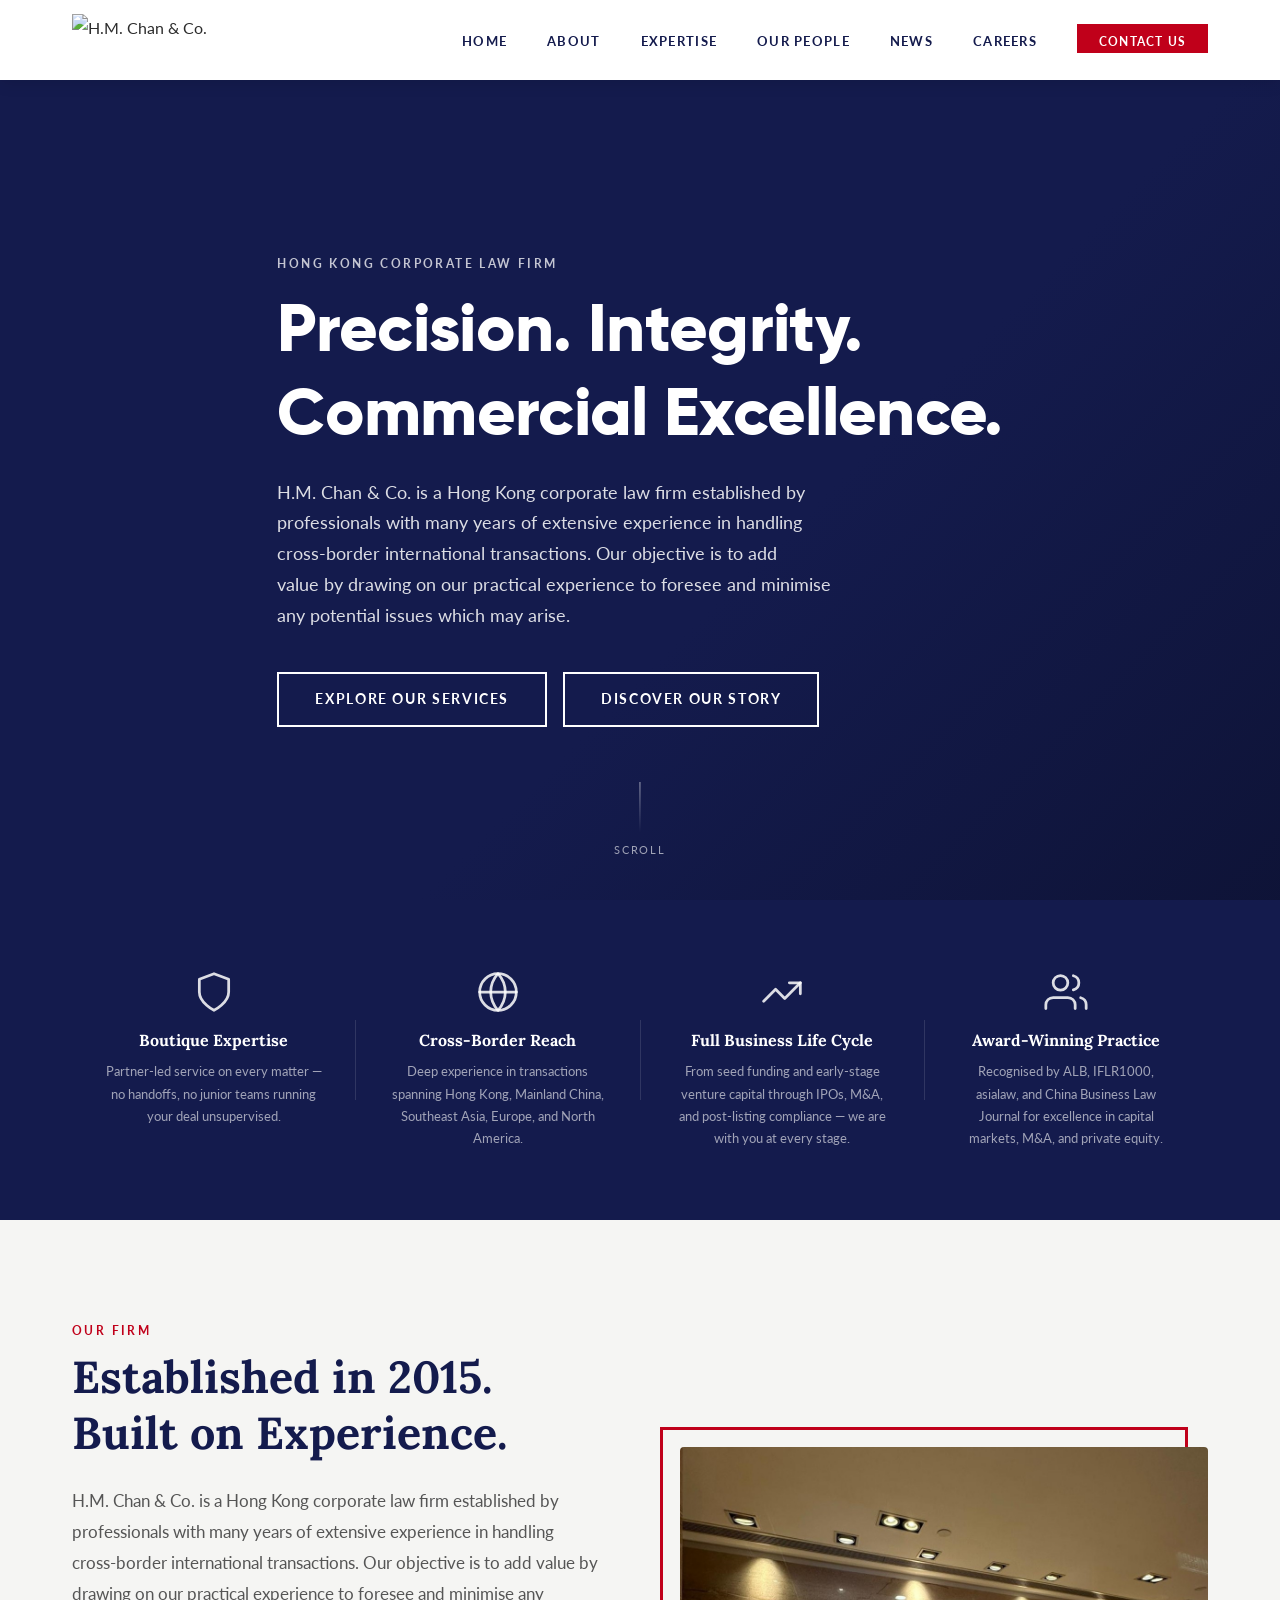
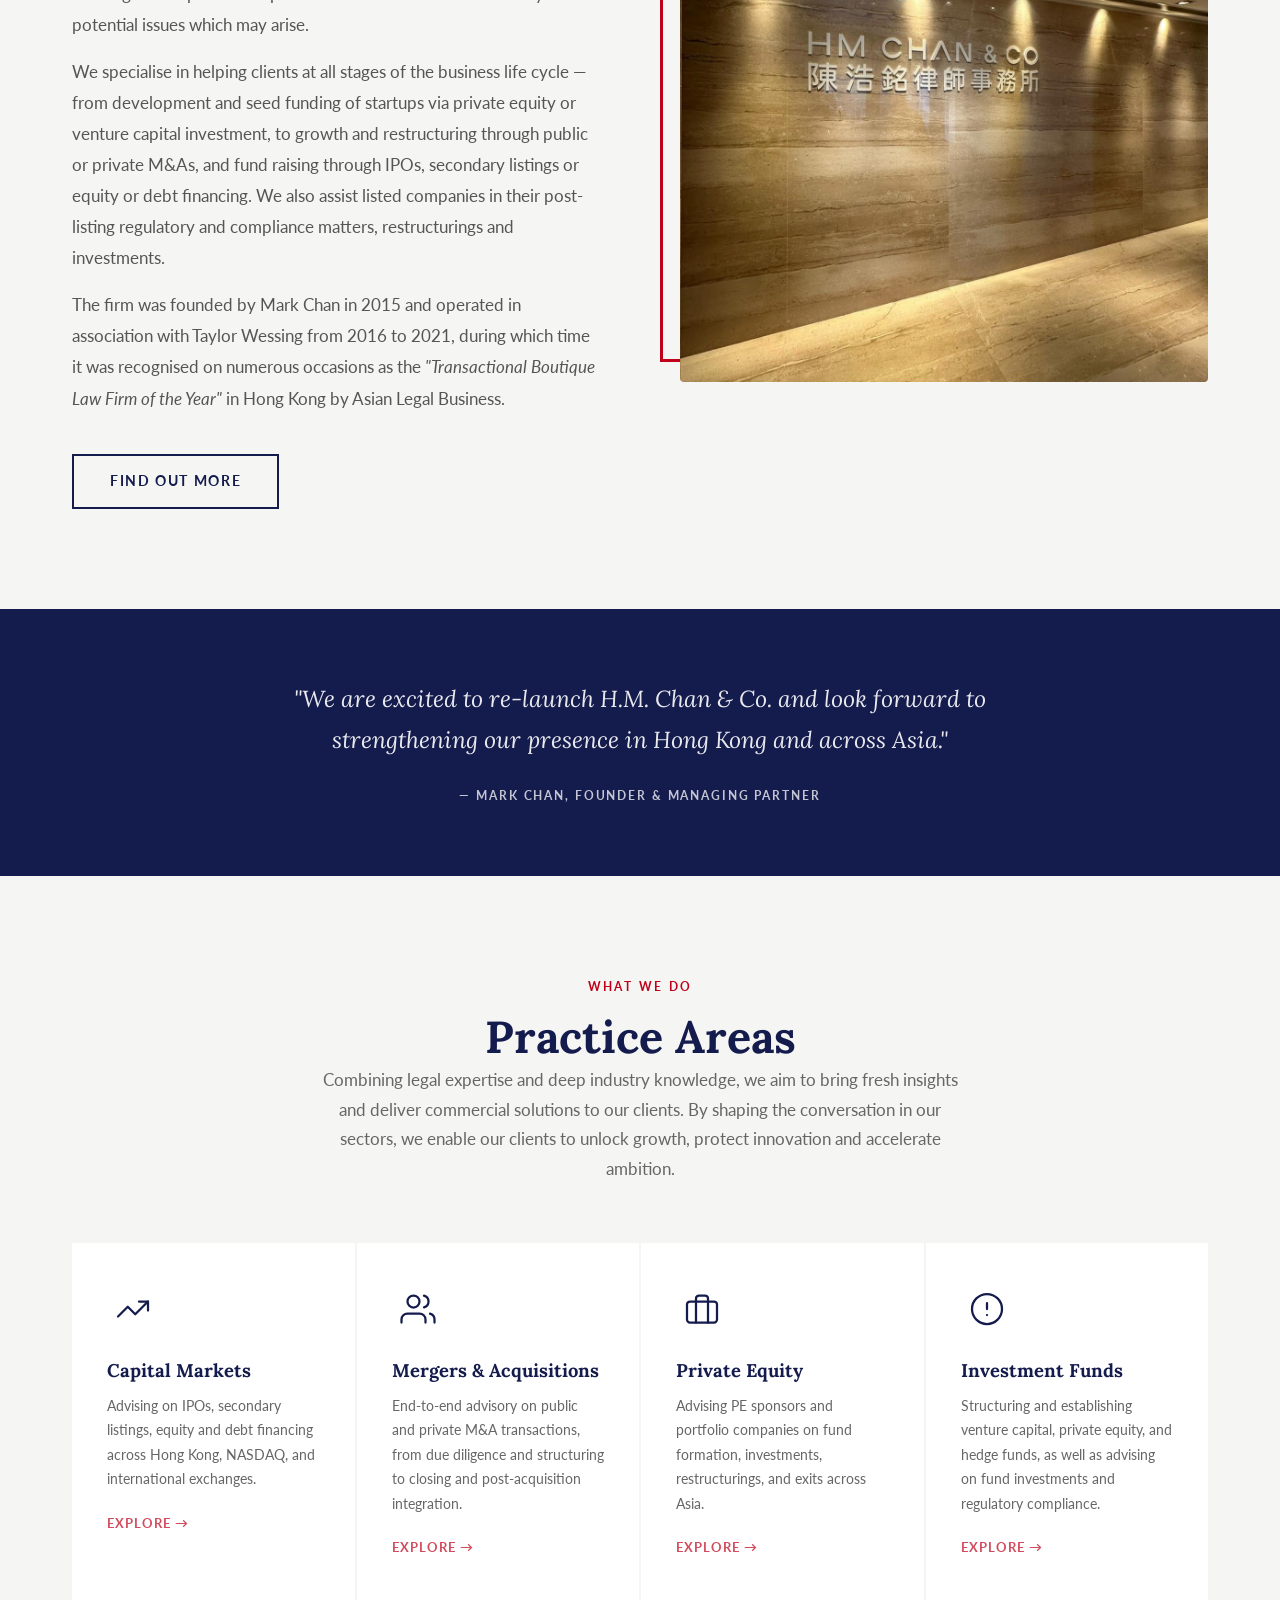
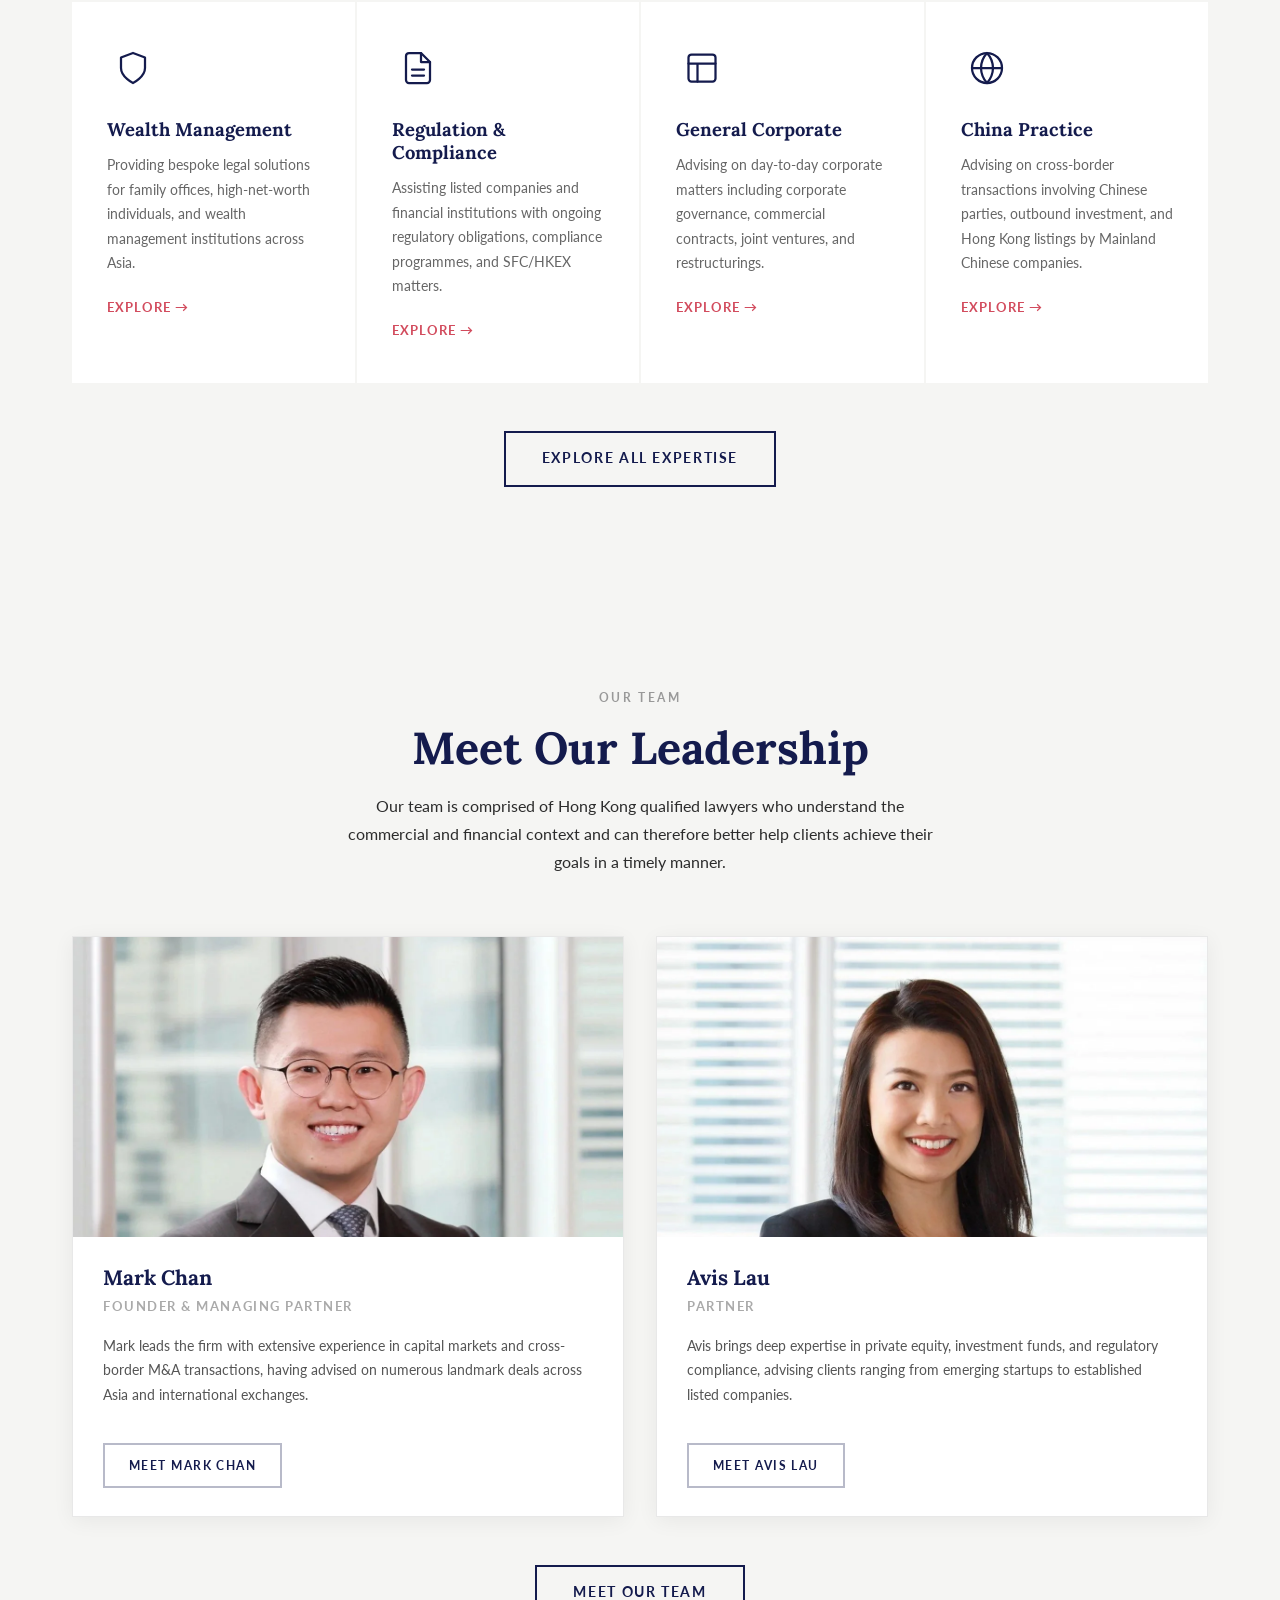
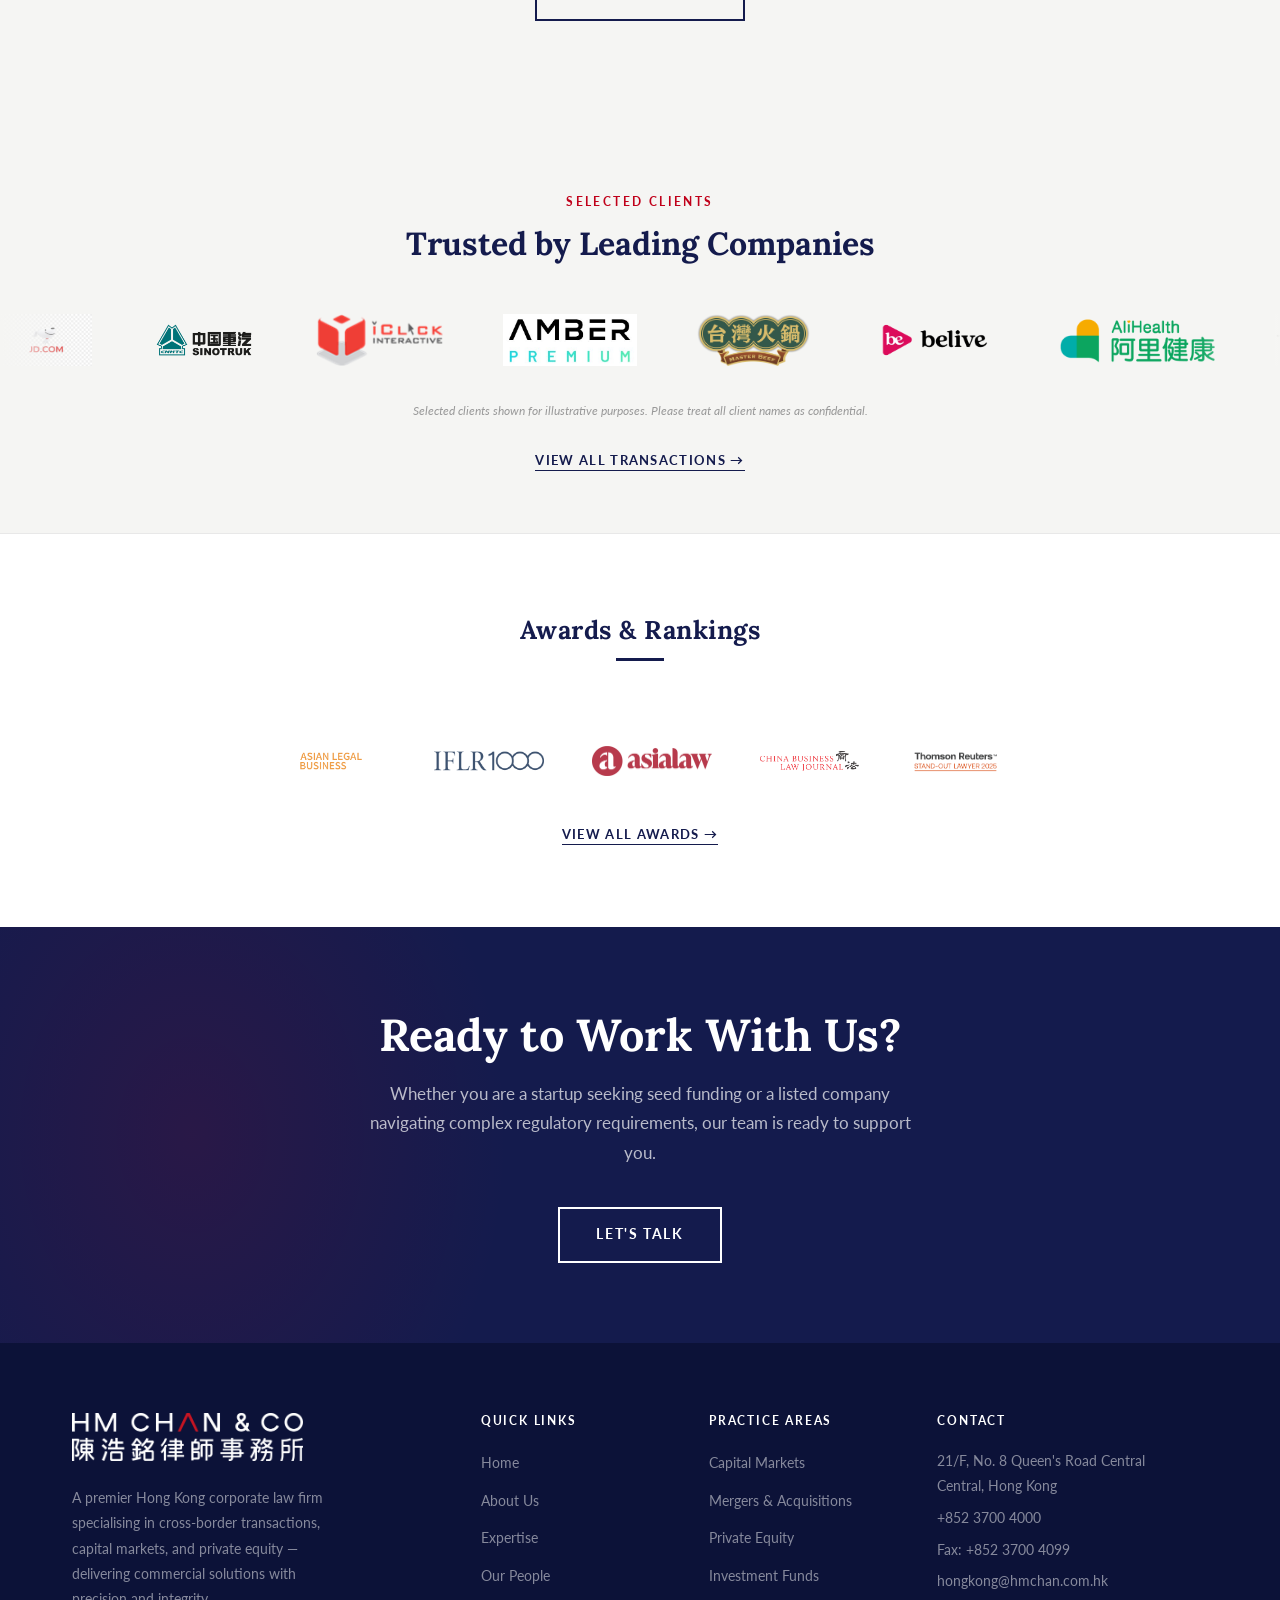
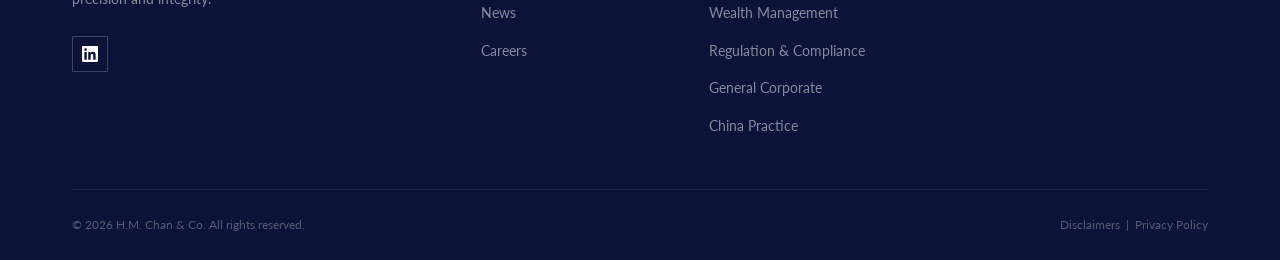
==== index.html @ db6d8c7a "Fix: team card buttons navy outline for light bg, fix section-label colour override" ====
<!DOCTYPE html>
<html lang="en">
<head>
  <meta charset="UTF-8" />
  <meta name="viewport" content="width=device-width, initial-scale=1.0" />
  <title>H.M. Chan &amp; Co. — Hong Kong Corporate Law Firm</title>
  <meta name="description" content="H.M. Chan & Co. is a Hong Kong corporate law firm established by professionals with many years of extensive experience in handling cross-border international transactions." />
  <link rel="stylesheet" href="css/style.css?v=20260317d" />
  <link rel="stylesheet" href="css/award.css" />
  <link rel="stylesheet" href="css/reveal.css" />
  <style>


    /* ── Awards Strip (Shihui-style) ── */
    #awards-strip {
      background: #fff;
      padding: 80px 0;
      border-top: 1px solid #e8e8e8;
    }
    .awards-shihui-header {
      text-align: center;
      margin-bottom: 60px;
    }
    .awards-shihui-header h3 {
      font-family: 'Lora', serif;
      font-size: 1.6rem;
      color: var(--primary);
      font-weight: 700;
      letter-spacing: 0.02em;
      margin-bottom: 12px;
    }
    .awards-shihui-header .awards-underline {
      display: block;
      width: 48px;
      height: 3px;
      background: var(--primary);
      margin: 0 auto;
    }
    .awards-shihui-grid {
      display: grid;
      grid-template-columns: repeat(4, 1fr);
      gap: 0;
      margin-bottom: 0;
    }
    .awards-shihui-grid.row2 {
      margin-top: 0;
    }
    .award-shihui-item {
      display: flex;
      flex-direction: column;
      align-items: center;
      padding: 36px 24px 32px;
      border-right: 1px solid #e8e8e8;
      border-bottom: 1px solid #e8e8e8;
      text-align: center;
    }
    .award-shihui-item:last-child,
    .awards-shihui-grid .award-shihui-item:nth-child(4n) { border-right: none; }
    .awards-shihui-grid.row2 .award-shihui-item { border-bottom: none; }
    .award-shihui-logo {
      height: 64px;
      display: flex;
      align-items: center;
      justify-content: center;
      margin-bottom: 18px;
    }
    .award-shihui-logo img {
      max-height: 64px;
      max-width: 220px;
      width: auto;
      object-fit: contain;
    }
    .award-shihui-divider {
      width: 100%;
      height: 1px;
      background: #ddd;
      margin-bottom: 18px;
    }
    .award-shihui-text {
      font-size: 0.82rem;
      color: #444;
      line-height: 1.7;
      text-align: center;
    }
    @media (max-width: 900px) { .awards-shihui-grid { grid-template-columns: repeat(2, 1fr); } }
    @media (max-width: 560px) { .awards-shihui-grid { grid-template-columns: 1fr; } }
    /* ── Quote strip ── */
    #quote-strip {
      background: var(--primary);
      padding: 70px 0;
      text-align: center;
    }
    #quote-strip blockquote {
      max-width: 760px;
      margin: 0 auto;
      font-family: 'Lora', serif;
      font-size: clamp(1.1rem, 2vw, 1.45rem);
      font-style: italic;
      color: rgba(255,255,255,0.9);
      line-height: 1.75;
    }
    #quote-strip cite {
      display: block;
      margin-top: 1.5rem;
      font-family: 'Lato', sans-serif;
      font-size: 0.78rem;
      font-style: normal;
      font-weight: 700;
      letter-spacing: 0.15em;
      text-transform: uppercase;
      color: rgba(255,255,255,0.75);
    }
  </style>
</head>
<body>

  <nav id="navbar">
  <div class="nav-inner">
    <a href="/hmchan-co/index.html" class="nav-logo">
      <img src="/hmchan-co/assets/logo-blue.webp" alt="H.M. Chan &amp; Co." style="height:52px;width:auto;" />
    </a>
    <ul class="nav-links">
      <li><a href="/hmchan-co/index.html">Home</a></li>
      <li><a href="/hmchan-co/about.html">About</a></li>
      <li><a href="/hmchan-co/practices.html">Expertise</a></li>
      <li><a href="/hmchan-co/people.html">Our People</a></li>
      <li><a href="/hmchan-co/news.html">News</a></li>
      <li><a href="/hmchan-co/careers.html">Careers</a></li>
      <li><a href="/hmchan-co/contact.html" class="nav-contact-btn">Contact Us</a></li>
    </ul>
    <button class="nav-toggle" aria-label="Toggle navigation">
      <span></span><span></span><span></span>
    </button>
  </div>
</nav>

  <!-- ===== HERO ===== -->
  <section id="hero">
    <div class="hero-bg"></div>
    <div class="container">
      <div class="hero-content">
        <span class="section-label">Hong Kong Corporate Law Firm</span>
        <h1>Precision. Integrity.<br/><span style="font-style:normal;">Commercial Excellence.</span></h1>
        <p>H.M. Chan &amp; Co. is a Hong Kong corporate law firm established by professionals with many years of extensive experience in handling <span style="white-space:nowrap;">cross&#8209;border</span> international transactions. Our objective is to add value&nbsp;by drawing on our practical experience to foresee and minimise any potential issues which may arise.</p>
        <div class="hero-cta">
          <a href="practices.html" class="btn btn-outline-white">Explore Our Services</a>
          <a href="about.html" class="btn btn-outline-white">Discover Our Story</a>
        </div>
      </div>
    </div>
    <div class="hero-scroll">
      <div class="hero-scroll-line"></div>
      <span>Scroll</span>
    </div>
  </section>

  <!-- ===== WHY CHOOSE US STRIP ===== -->
  <section id="why-us">
    <div class="container">
      <div class="why-us-grid">
        <div class="why-us-item">
          <div class="why-us-icon">
            <svg viewBox="0 0 24 24" fill="none" stroke="currentColor" stroke-width="1.5" stroke-linecap="round" stroke-linejoin="round"><path d="M12 22s8-4 8-10V5l-8-3-8 3v7c0 6 8 10 8 10z"/></svg>
          </div>
          <h4>Boutique Expertise</h4>
          <p>Partner-led service on every matter — no handoffs, no junior teams running your deal unsupervised.</p>
        </div>
        <div class="why-us-divider"></div>
        <div class="why-us-item">
          <div class="why-us-icon">
            <svg viewBox="0 0 24 24" fill="none" stroke="currentColor" stroke-width="1.5" stroke-linecap="round" stroke-linejoin="round"><circle cx="12" cy="12" r="10"/><line x1="2" y1="12" x2="22" y2="12"/><path d="M12 2a15.3 15.3 0 0 1 4 10 15.3 15.3 0 0 1-4 10 15.3 15.3 0 0 1-4-10 15.3 15.3 0 0 1 4-10z"/></svg>
          </div>
          <h4>Cross-Border Reach</h4>
          <p>Deep experience in transactions spanning Hong Kong, Mainland China, Southeast Asia, Europe, and North America.</p>
        </div>
        <div class="why-us-divider"></div>
        <div class="why-us-item">
          <div class="why-us-icon">
            <svg viewBox="0 0 24 24" fill="none" stroke="currentColor" stroke-width="1.5" stroke-linecap="round" stroke-linejoin="round"><polyline points="22 7 13.5 15.5 8.5 10.5 2 17"/><polyline points="16 7 22 7 22 13"/></svg>
          </div>
          <h4>Full Business Life Cycle</h4>
          <p>From seed funding and early-stage venture capital through IPOs, M&amp;A, and post-listing compliance — we are with you at every stage.</p>
        </div>
        <div class="why-us-divider"></div>
        <div class="why-us-item">
          <div class="why-us-icon">
            <svg viewBox="0 0 24 24" fill="none" stroke="currentColor" stroke-width="1.5" stroke-linecap="round" stroke-linejoin="round"><path d="M17 21v-2a4 4 0 0 0-4-4H5a4 4 0 0 0-4 4v2"/><circle cx="9" cy="7" r="4"/><path d="M23 21v-2a4 4 0 0 0-3-3.87"/><path d="M16 3.13a4 4 0 0 1 0 7.75"/></svg>
          </div>
          <h4>Award-Winning Practice</h4>
          <p>Recognised by ALB, IFLR1000, asialaw, and China Business Law Journal for excellence in capital markets, M&amp;A, and private equity.</p>
        </div>
      </div>
    </div>
  </section>

  <!-- ===== ABOUT (HOME) ===== -->
  <section id="about-home" class="section-pad" style="background:var(--off-white);">
    <div class="container">
      <div class="about-home-grid">
        <div class="about-home-text" data-reveal>
          <span class="section-label">Our Firm</span>
          <h2>Established in 2015. Built on Experience.</h2>
          <p>H.M. Chan &amp; Co. is a Hong Kong corporate law firm established by professionals with many years of extensive experience in handling <span style="white-space:nowrap;">cross&#8209;border</span> international transactions. Our objective is to add value&nbsp;by drawing on our practical experience to foresee and minimise any potential issues which may arise.</p>
          <p>We specialise in helping clients at all stages of the business life cycle — from development and seed funding of startups via private equity or venture capital investment, to growth and restructuring through public or private M&amp;As, and fund raising through IPOs, secondary listings or equity or debt financing. We also assist listed companies in their post-listing regulatory and compliance matters, restructurings and investments.</p>
          <p>The firm was founded by Mark Chan in 2015 and operated in association with Taylor Wessing from 2016 to 2021, during which time it was recognised on numerous occasions as the <em>"Transactional Boutique Law Firm of the Year"</em> in Hong Kong by Asian Legal Business.</p>
          <a href="about.html" class="btn btn-outline-navy">Find Out More</a>
        </div>
        <div class="about-home-image" data-reveal>
          <img src="assets/reception-wall.jpg" alt="H.M. Chan &amp; Co. — 陳浩銘律師事務所" style="width:100%;height:100%;object-fit:cover;border-radius:4px;" />
        </div>
      </div>
    </div>
  </section>

  <!-- ===== QUOTE STRIP ===== -->
  <section id="quote-strip">
    <div class="container">
      <blockquote data-reveal>
        "We are excited to re-launch H.M. Chan &amp; Co. and look forward to strengthening our presence in Hong Kong and across Asia."
        <cite>— Mark Chan, Founder &amp; Managing Partner</cite>
      </blockquote>
    </div>
  </section>

  <!-- ===== PRACTICE AREAS ===== -->
  <section id="practices" class="section-pad">
    <div class="container">
      <div class="practices-header" data-reveal>
        <span class="section-label">What We Do</span>
        <h2>Practice Areas</h2>
        <p>Combining legal expertise and deep industry knowledge, we aim to bring fresh insights and deliver commercial solutions to our clients. By shaping the conversation in our sectors, we enable our clients to unlock growth, protect innovation and accelerate ambition.</p>
      </div>
      <div class="practices-grid">
        <div class="practice-card" data-reveal>
          <div class="practice-icon"><svg viewBox="0 0 24 24" fill="none" stroke-width="1.5" stroke-linecap="round" stroke-linejoin="round"><polyline points="22 7 13.5 15.5 8.5 10.5 2 17"/><polyline points="16 7 22 7 22 13"/></svg></div>
          <h3>Capital Markets</h3>
          <p>Advising on IPOs, secondary listings, equity and debt financing across Hong Kong, NASDAQ, and international exchanges.</p>
          <a href="practices.html#capital-markets" class="card-arrow">Explore →</a>
        </div>
        <div class="practice-card" data-reveal>
          <div class="practice-icon"><svg viewBox="0 0 24 24" fill="none" stroke-width="1.5" stroke-linecap="round" stroke-linejoin="round"><path d="M17 21v-2a4 4 0 0 0-4-4H5a4 4 0 0 0-4 4v2"/><circle cx="9" cy="7" r="4"/><path d="M23 21v-2a4 4 0 0 0-3-3.87"/><path d="M16 3.13a4 4 0 0 1 0 7.75"/></svg></div>
          <h3>Mergers &amp; Acquisitions</h3>
          <p>End-to-end advisory on public and private M&amp;A transactions, from due diligence and structuring to closing and post-acquisition integration.</p>
          <a href="practices.html#ma" class="card-arrow">Explore →</a>
        </div>
        <div class="practice-card" data-reveal>
          <div class="practice-icon"><svg viewBox="0 0 24 24" fill="none" stroke-width="1.5" stroke-linecap="round" stroke-linejoin="round"><rect x="2" y="7" width="20" height="14" rx="2"/><path d="M16 21V5a2 2 0 0 0-2-2h-4a2 2 0 0 0-2 2v16"/></svg></div>
          <h3>Private Equity</h3>
          <p>Advising PE sponsors and portfolio companies on fund formation, investments, restructurings, and exits across Asia.</p>
          <a href="practices.html#private-equity" class="card-arrow">Explore →</a>
        </div>
        <div class="practice-card" data-reveal>
          <div class="practice-icon"><svg viewBox="0 0 24 24" fill="none" stroke-width="1.5" stroke-linecap="round" stroke-linejoin="round"><circle cx="12" cy="12" r="10"/><line x1="12" y1="8" x2="12" y2="12"/><line x1="12" y1="16" x2="12.01" y2="16"/></svg></div>
          <h3>Investment Funds</h3>
          <p>Structuring and establishing venture capital, private equity, and hedge funds, as well as advising on fund investments and regulatory compliance.</p>
          <a href="practices.html#investment-funds" class="card-arrow">Explore →</a>
        </div>
        <div class="practice-card" data-reveal>
          <div class="practice-icon"><svg viewBox="0 0 24 24" fill="none" stroke-width="1.5" stroke-linecap="round" stroke-linejoin="round"><path d="M12 22s8-4 8-10V5l-8-3-8 3v7c0 6 8 10 8 10z"/></svg></div>
          <h3>Wealth Management</h3>
          <p>Providing bespoke legal solutions for family offices, high-net-worth individuals, and wealth management institutions across Asia.</p>
          <a href="practices.html#wealth-management" class="card-arrow">Explore →</a>
        </div>
        <div class="practice-card" data-reveal>
          <div class="practice-icon"><svg viewBox="0 0 24 24" fill="none" stroke-width="1.5" stroke-linecap="round" stroke-linejoin="round"><path d="M14 2H6a2 2 0 0 0-2 2v16a2 2 0 0 0 2 2h12a2 2 0 0 0 2-2V8z"/><polyline points="14 2 14 8 20 8"/><line x1="16" y1="13" x2="8" y2="13"/><line x1="16" y1="17" x2="8" y2="17"/></svg></div>
          <h3>Regulation &amp; Compliance</h3>
          <p>Assisting listed companies and financial institutions with ongoing regulatory obligations, compliance programmes, and SFC/HKEX matters.</p>
          <a href="practices.html#regulation" class="card-arrow">Explore →</a>
        </div>
        <div class="practice-card" data-reveal>
          <div class="practice-icon"><svg viewBox="0 0 24 24" fill="none" stroke-width="1.5" stroke-linecap="round" stroke-linejoin="round"><rect x="3" y="3" width="18" height="18" rx="2"/><path d="M3 9h18M9 21V9"/></svg></div>
          <h3>General Corporate</h3>
          <p>Advising on day-to-day corporate matters including corporate governance, commercial contracts, joint ventures, and restructurings.</p>
          <a href="practices.html#general-corporate" class="card-arrow">Explore →</a>
        </div>
        <div class="practice-card" data-reveal>
          <div class="practice-icon"><svg viewBox="0 0 24 24" fill="none" stroke-width="1.5" stroke-linecap="round" stroke-linejoin="round"><circle cx="12" cy="12" r="10"/><line x1="2" y1="12" x2="22" y2="12"/><path d="M12 2a15.3 15.3 0 0 1 4 10 15.3 15.3 0 0 1-4 10 15.3 15.3 0 0 1-4-10 15.3 15.3 0 0 1 4-10z"/></svg></div>
          <h3>China Practice</h3>
          <p>Advising on cross-border transactions involving Chinese parties, outbound investment, and Hong Kong listings by Mainland Chinese companies.</p>
          <a href="practices.html#china-practice" class="card-arrow">Explore →</a>
        </div>
      </div>
      <div style="text-align:center;margin-top:3rem;" data-reveal>
        <a href="practices.html" class="btn btn-outline-navy">Explore All Expertise</a>
      </div>
    </div>
  </section>


  <!-- ===== OUR PEOPLE (HOME) ===== -->
  <section id="people-home" class="section-pad">
    <div class="container">
      <div class="people-home-header" data-reveal>
        <span class="section-label">Our Team</span>
        <h2>Meet Our Leadership</h2>
        <p>Our team is comprised of Hong Kong qualified lawyers who understand the commercial and financial context and can therefore better help clients achieve their goals in a timely manner.</p>
      </div>
      <div class="people-grid">
        <div class="person-card" data-reveal>
          <div class="person-photo-wrap">
            <img src="assets/mark-chan.jpg" alt="Mark Chan" style="width:100%;height:100%;object-fit:cover;object-position:top center;" />
          </div>
          <div class="person-info">
            <h3>Mark Chan</h3>
            <span class="person-title">Founder &amp; Managing Partner</span>
            <p>Mark leads the firm with extensive experience in capital markets and cross-border M&amp;A transactions, having advised on numerous landmark deals across Asia and international exchanges.</p>
            <a href="people/mark-chan.html" class="btn btn-outline-navy">Meet Mark Chan</a>
          </div>
        </div>
        <div class="person-card" data-reveal>
          <div class="person-photo-wrap">
            <img src="assets/avis-lau.jpg" alt="Avis Lau" style="width:100%;height:100%;object-fit:cover;object-position:top center;" />
          </div>
          <div class="person-info">
            <h3>Avis Lau</h3>
            <span class="person-title">Partner</span>
            <p>Avis brings deep expertise in private equity, investment funds, and regulatory compliance, advising clients ranging from emerging startups to established listed companies.</p>
            <a href="people/avis-lau.html" class="btn btn-outline-navy">Meet Avis Lau</a>
          </div>
        </div>
      </div>
      <div style="text-align:center;margin-top:3rem;position:relative;z-index:1;" data-reveal>
        <a href="people.html" class="btn btn-outline-navy">Meet Our Team</a>
      </div>
    </div>
  </section>

  <!-- ===== NEWS (HOME) ===== -->
  <!-- ===== CLIENT LOGOS (HOME) ===== -->
  <section id="clients-home" style="background:var(--off-white); padding:70px 0 60px;">
    <div class="container">
      <div style="text-align:center; margin-bottom:40px;" data-reveal>
        <span class="section-label">Selected Clients</span>
        <h2 style="font-size:clamp(1.5rem,2.5vw,2rem);">Trusted by Leading Companies</h2>
      </div>
    </div>
    <!-- Scrolling logo strip -->
    <div class="clients-marquee-outer">
      <div class="clients-marquee-track">
        <div class="clients-marquee-item"><img src="assets/client-jdcom.png" alt="JD.com" /></div>
        <div class="clients-marquee-item"><img src="assets/client-sinotruk.png" alt="Sinotruk" /></div>
        <div class="clients-marquee-item"><img src="assets/client-iclick2.png" alt="iClick Interactive" /></div>
        <div class="clients-marquee-item"><img src="assets/client-amber.png" alt="Amber International" /></div>
        <div class="clients-marquee-item"><img src="assets/client-masterbeef.png" alt="MasterBeef Group" /></div>
        <div class="clients-marquee-item"><img src="assets/client-belive2.png" alt="BeLive" /></div>
        <div class="clients-marquee-item"><img src="assets/client-alihealth.png" alt="AliHealth" /></div>
        <div class="clients-marquee-item"><img src="assets/client-traton.png" alt="TRATON" /></div>
        <div class="clients-marquee-item"><img src="assets/client-cvc.png" alt="CVC Capital Partners" /></div>
        <div class="clients-marquee-item"><img src="assets/client-chinagas.png" alt="China Gas" /></div>
        <div class="clients-marquee-item"><img src="assets/client-skes.png" alt="SK E&amp;S" /></div>
        <div class="clients-marquee-item"><img src="assets/client-yili.png" alt="Yili" /></div>
        <div class="clients-marquee-item"><img src="assets/client-citic21cn.png" alt="CITIC 21CN" /></div>
        <div class="clients-marquee-item"><img src="assets/client-seaworld.png" alt="SeaWorld Entertainment" /></div>
        <div class="clients-marquee-item"><img src="assets/client-chocoup.png" alt="Choco Up" /></div>
        <div class="clients-marquee-item"><img src="assets/client-idgcapital.png" alt="IDG Capital" /></div>
        <div class="clients-marquee-item"><img src="assets/client-laidlaw.png" alt="Laidlaw" /></div>
        <div class="clients-marquee-item"><img src="assets/client-recast.png" alt="Recast Ventures" /></div>
        <div class="clients-marquee-item"><img src="assets/client-kodifly.png" alt="KodiFly" /></div>
        <div class="clients-marquee-item"><img src="assets/client-estherai.png" alt="ESTHER.AI" /></div>
        <div class="clients-marquee-item"><img src="assets/client-fullerton.png" alt="Fullerton Markets" /></div>
        <div class="clients-marquee-item"><img src="assets/client-hmimedical.png" alt="HMI Medical" /></div>
        <div class="clients-marquee-item"><img src="assets/client-qantex.png" alt="QANTEX" /></div>
        <div class="clients-marquee-item"><img src="assets/client-lunar.png" alt="Lunar" /></div>
        <div class="clients-marquee-item"><img src="assets/client-trade.png" alt="Trade" /></div>
        <div class="clients-marquee-item"><img src="assets/client-exeo.png" alt="EXEO Global" /></div>
        <div class="clients-marquee-item"><img src="assets/client-adera.png" alt="ADERA" /></div>
        <div class="clients-marquee-item"><img src="assets/client-havenport.png" alt="Havenport" /></div>
        <div class="clients-marquee-item"><img src="assets/client-asiainnovations.png" alt="Asia Innovations" /></div>
        <div class="clients-marquee-item"><img src="assets/client-cjland.png" alt="CJ Land" /></div>
        <div class="clients-marquee-item"><img src="assets/client-lifetech.png" alt="Lifetech" /></div>
        <div class="clients-marquee-item"><img src="assets/client-rrj.png" alt="RRJ" /></div>
        <div class="clients-marquee-item"><img src="assets/client-arc.png" alt="ARC Group" /></div>
        <div class="clients-marquee-item"><img src="assets/client-detomaso.png" alt="De Tomaso" /></div>
        <div class="clients-marquee-item"><img src="assets/client-ritual.png" alt="Ritual" /></div>
        <div class="clients-marquee-item"><img src="assets/client-topia.png" alt="Topia" /></div>
        <div class="clients-marquee-item"><img src="assets/client-gmo.png" alt="GMO Payment Gateway" /></div>
        <div class="clients-marquee-item"><img src="assets/client-nonghyup.png" alt="NongHyup Bank" /></div>
        <div class="clients-marquee-item"><img src="assets/client-weleda.png" alt="Weleda" /></div>
        <div class="clients-marquee-item"><img src="assets/client-magnum.png" alt="Magnum" /></div>
        <div class="clients-marquee-item"><img src="assets/client-grandming.png" alt="Grand Ming Group" /></div>
        <div class="clients-marquee-item"><img src="assets/client-speedyglobal.png" alt="Speedy Global" /></div>
        <div class="clients-marquee-item"><img src="assets/client-minyoun.png" alt="Minyoun Group" /></div>
        <div class="clients-marquee-item"><img src="assets/client-steppecold.png" alt="Steppe Cold" /></div>
        <div class="clients-marquee-item"><img src="assets/client-clink2.png" alt="C-Link2" /></div>
        <div class="clients-marquee-item"><img src="assets/client-skinc.png" alt="SK Inc." /></div>
        <div class="clients-marquee-item"><img src="assets/client-bishengyuan.png" alt="Bi Sheng Yuan" /></div>
        <div class="clients-marquee-item"><img src="assets/client-novacon.png" alt="Novacon" /></div>
        <div class="clients-marquee-item"><img src="assets/client-chanjet.png" alt="Chanjet" /></div>
        <div class="clients-marquee-item"><img src="assets/client-cliffordsliving.png" alt="Cliffords Modern Living" /></div>
        <!-- Duplicate set for seamless loop -->
        <div class="clients-marquee-item"><img src="assets/client-jdcom.png" alt="JD.com" /></div>
        <div class="clients-marquee-item"><img src="assets/client-sinotruk.png" alt="Sinotruk" /></div>
        <div class="clients-marquee-item"><img src="assets/client-iclick2.png" alt="iClick Interactive" /></div>
        <div class="clients-marquee-item"><img src="assets/client-amber.png" alt="Amber International" /></div>
        <div class="clients-marquee-item"><img src="assets/client-masterbeef.png" alt="MasterBeef Group" /></div>
        <div class="clients-marquee-item"><img src="assets/client-belive2.png" alt="BeLive" /></div>
        <div class="clients-marquee-item"><img src="assets/client-alihealth.png" alt="AliHealth" /></div>
        <div class="clients-marquee-item"><img src="assets/client-traton.png" alt="TRATON" /></div>
        <div class="clients-marquee-item"><img src="assets/client-cvc.png" alt="CVC Capital Partners" /></div>
        <div class="clients-marquee-item"><img src="assets/client-chinagas.png" alt="China Gas" /></div>
        <div class="clients-marquee-item"><img src="assets/client-skes.png" alt="SK E&amp;S" /></div>
        <div class="clients-marquee-item"><img src="assets/client-yili.png" alt="Yili" /></div>
        <div class="clients-marquee-item"><img src="assets/client-citic21cn.png" alt="CITIC 21CN" /></div>
        <div class="clients-marquee-item"><img src="assets/client-seaworld.png" alt="SeaWorld Entertainment" /></div>
        <div class="clients-marquee-item"><img src="assets/client-chocoup.png" alt="Choco Up" /></div>
        <div class="clients-marquee-item"><img src="assets/client-idgcapital.png" alt="IDG Capital" /></div>
        <div class="clients-marquee-item"><img src="assets/client-laidlaw.png" alt="Laidlaw" /></div>
        <div class="clients-marquee-item"><img src="assets/client-recast.png" alt="Recast Ventures" /></div>
        <div class="clients-marquee-item"><img src="assets/client-kodifly.png" alt="KodiFly" /></div>
        <div class="clients-marquee-item"><img src="assets/client-estherai.png" alt="ESTHER.AI" /></div>
        <div class="clients-marquee-item"><img src="assets/client-fullerton.png" alt="Fullerton Markets" /></div>
        <div class="clients-marquee-item"><img src="assets/client-hmimedical.png" alt="HMI Medical" /></div>
        <div class="clients-marquee-item"><img src="assets/client-qantex.png" alt="QANTEX" /></div>
        <div class="clients-marquee-item"><img src="assets/client-lunar.png" alt="Lunar" /></div>
        <div class="clients-marquee-item"><img src="assets/client-trade.png" alt="Trade" /></div>
        <div class="clients-marquee-item"><img src="assets/client-exeo.png" alt="EXEO Global" /></div>
        <div class="clients-marquee-item"><img src="assets/client-adera.png" alt="ADERA" /></div>
        <div class="clients-marquee-item"><img src="assets/client-havenport.png" alt="Havenport" /></div>
        <div class="clients-marquee-item"><img src="assets/client-asiainnovations.png" alt="Asia Innovations" /></div>
        <div class="clients-marquee-item"><img src="assets/client-cjland.png" alt="CJ Land" /></div>
        <div class="clients-marquee-item"><img src="assets/client-lifetech.png" alt="Lifetech" /></div>
        <div class="clients-marquee-item"><img src="assets/client-rrj.png" alt="RRJ" /></div>
        <div class="clients-marquee-item"><img src="assets/client-arc.png" alt="ARC Group" /></div>
        <div class="clients-marquee-item"><img src="assets/client-detomaso.png" alt="De Tomaso" /></div>
        <div class="clients-marquee-item"><img src="assets/client-ritual.png" alt="Ritual" /></div>
        <div class="clients-marquee-item"><img src="assets/client-topia.png" alt="Topia" /></div>
        <div class="clients-marquee-item"><img src="assets/client-gmo.png" alt="GMO Payment Gateway" /></div>
        <div class="clients-marquee-item"><img src="assets/client-nonghyup.png" alt="NongHyup Bank" /></div>
        <div class="clients-marquee-item"><img src="assets/client-weleda.png" alt="Weleda" /></div>
        <div class="clients-marquee-item"><img src="assets/client-magnum.png" alt="Magnum" /></div>
        <div class="clients-marquee-item"><img src="assets/client-grandming.png" alt="Grand Ming Group" /></div>
        <div class="clients-marquee-item"><img src="assets/client-speedyglobal.png" alt="Speedy Global" /></div>
        <div class="clients-marquee-item"><img src="assets/client-minyoun.png" alt="Minyoun Group" /></div>
        <div class="clients-marquee-item"><img src="assets/client-steppecold.png" alt="Steppe Cold" /></div>
        <div class="clients-marquee-item"><img src="assets/client-clink2.png" alt="C-Link2" /></div>
        <div class="clients-marquee-item"><img src="assets/client-skinc.png" alt="SK Inc." /></div>
        <div class="clients-marquee-item"><img src="assets/client-bishengyuan.png" alt="Bi Sheng Yuan" /></div>
        <div class="clients-marquee-item"><img src="assets/client-novacon.png" alt="Novacon" /></div>
        <div class="clients-marquee-item"><img src="assets/client-chanjet.png" alt="Chanjet" /></div>
        <div class="clients-marquee-item"><img src="assets/client-cliffordsliving.png" alt="Cliffords Modern Living" /></div>
      </div>
    </div>
    <div class="container">
      <p style="text-align:center; font-size:0.75rem; color:#999; margin-top:24px; font-style:italic;">Selected clients shown for illustrative purposes. Please treat all client names as confidential.</p>
      <div style="text-align:center; margin-top:24px;" data-reveal>
        <a href="news.html" style="font-size:0.82rem; font-weight:700; letter-spacing:0.1em; text-transform:uppercase; color:var(--primary); border-bottom:1px solid var(--primary); padding-bottom:2px; transition:color 0.3s;">View All Transactions &rarr;</a>
      </div>
    </div>
  </section>

  <style>
    .clients-marquee-outer {
      overflow: hidden;
      width: 100%;
      position: relative;
    }
    .clients-marquee-outer::before,
    .clients-marquee-outer::after {
      content: '';
      position: absolute;
      top: 0; bottom: 0;
      width: 80px;
      z-index: 2;
      pointer-events: none;
    }
    .clients-marquee-outer::before {
      left: 0;
      background: linear-gradient(to right, var(--off-white), transparent);
    }
    .clients-marquee-outer::after {
      right: 0;
      background: linear-gradient(to left, var(--off-white), transparent);
    }
    .clients-marquee-track {
      display: flex;
      align-items: center;
      gap: 60px;
      width: max-content;
      animation: marquee-scroll 90s linear infinite;
      padding: 10px 0;
    }
    .clients-marquee-track:hover { animation-play-state: paused; }
    .clients-marquee-item {
      display: flex;
      align-items: center;
      justify-content: center;
      flex-shrink: 0;
    }
    .clients-marquee-item img {
      height: 52px;
      max-width: 160px;
      width: auto;
      object-fit: contain;
      filter: none;
      opacity: 1;
      transition: opacity 0.3s;
    }
    .clients-marquee-item img:hover { opacity: 0.75; }
    @keyframes marquee-scroll {
      0%   { transform: translateX(0); }
      100% { transform: translateX(-50%); }
    }
  </style>

  <!-- ===== AWARDS STRIP ===== -->
  <section id="awards-strip">
    <div class="container">
      <div class="awards-shihui-header" data-reveal>
        <h3>Awards &amp; Rankings</h3>
        <span class="awards-underline"></span>
      </div>
      <!-- Logos only grid -->
      <div class="awards-logos-only" data-reveal>
        <div class="award-logo-item"><img src="assets/logo-alb.png" alt="Asian Legal Business" /></div>
        <div class="award-logo-item"><img src="assets/logo-iflr1000.png" alt="IFLR1000" /></div>
        <div class="award-logo-item"><img src="assets/logo-asialaw.png" alt="asialaw" /></div>
        <div class="award-logo-item"><img src="assets/logo-cblj.png" alt="China Business Law Journal" /></div>
        <div class="award-logo-item"><img src="assets/logo-tr-standout.png" alt="Thomson Reuters Stand-out Lawyer" /></div>
      </div>
      <div style="text-align:center; margin-top:28px;" data-reveal>
        <a href="about.html#awards" style="font-size:0.82rem; font-weight:700; letter-spacing:0.1em; text-transform:uppercase; color:var(--primary); border-bottom:1px solid var(--primary); padding-bottom:2px; transition:color 0.3s;">View All Awards &rarr;</a>
      </div>
    </div>
  </section>

  <style>
    .awards-logos-only {
      display: flex;
      flex-wrap: wrap;
      align-items: center;
      justify-content: center;
      gap: 36px 48px;
      padding: 20px 0 10px;
    }
    .award-logo-item {
      display: flex;
      align-items: center;
      justify-content: center;
    }
    .award-logo-item img {
      height: 40px;
      width: auto;
      object-fit: contain;
      opacity: 0.85;
      transition: opacity 0.3s;
    }
    /* Per-logo width caps to equalise visual size */
    .award-logo-item:nth-child(1) img { max-width: 110px; } /* ALB — wide ratio */
    .award-logo-item:nth-child(2) img { max-width: 110px; } /* IFLR1000 — wide ratio */
    .award-logo-item:nth-child(3) img { max-width: 120px; } /* asialaw — widest ratio */
    .award-logo-item:nth-child(4) img { max-width: 130px; } /* CBLJ — squarer */
    .award-logo-item:nth-child(5) img { max-width: 130px; } /* Thomson Reuters — squarer */
    .award-logo-item img:hover { opacity: 1; }
  </style>


  <!-- ===== CTA BANNER ===== -->
  <section id="cta-banner">
    <div class="container" data-reveal>
      <h2>Ready to Work With Us?</h2>
      <p>Whether you are a startup seeking seed funding or a listed company navigating complex regulatory requirements, our team is ready to support you.</p>
      <a href="contact.html" class="btn btn-outline-white">Let's Talk</a>
    </div>
  </section>

  <div id="footer-placeholder"></div>
  <script src="js/components.js"></script>
  <script src="js/main.js"></script>
</body>
</html>
---- css/style.css ----
/* ============================================================
   H.M. Chan & Co. — Corporate Law Firm Website
   Brand Colors: #141b4d (Navy), #C0001A (Red Accent)
   Fonts: Lora (headings), Lato (body)
   ============================================================ */

/* --- Google Fonts Import --- */
@import url('https://fonts.googleapis.com/css2?family=Lora:ital,wght@0,400;0,600;0,700;1,400&family=Lato:wght@300;400;700&display=swap');

/* Gilroy — local font files */
@font-face {
  font-family: 'Gilroy';
  src: url('../fonts/Gilroy-ExtraBold.woff2') format('woff2');
  font-weight: 800;
  font-style: normal;
  font-display: swap;
}
@font-face {
  font-family: 'Gilroy';
  src: url('../fonts/Gilroy-Light.woff2') format('woff2');
  font-weight: 300;
  font-style: normal;
  font-display: swap;
}

/* --- CSS Variables --- */
:root {
  --primary:    #141b4d;
  --accent:     #C0001A;
  --white:      #ffffff;
  --off-white:  #f5f5f3;
  --light-grey: #e8e8e8;
  --mid-grey:   #999999;
  --text:       #2c2c2c;
  --nav-height: 80px;
}

/* --- Reset & Base --- */
*, *::before, *::after { box-sizing: border-box; margin: 0; padding: 0; }

html { scroll-behavior: smooth; }

body {
  font-family: 'Lato', sans-serif;
  font-size: 16px;
  color: var(--text);
  background: #ffffff;
  line-height: 1.75;
  overflow-x: hidden;
  position: relative;
}

/* Subtle HK skyline watermark on every page */
body::before {
  content: '';
  position: fixed;
  inset: 0;
  background-image: url('../assets/hero-hk-skyline.jpg');
  background-size: cover;
  background-position: center bottom;
  background-attachment: fixed;
  opacity: 0.03;
  pointer-events: none;
  z-index: 0;
}

body > * { position: relative; z-index: 1; }

img { max-width: 100%; height: auto; display: block; }
a  { text-decoration: none; color: inherit; }
ul { list-style: none; }

/* --- Typography --- */
h1, h2, h3, h4, h5 {
  font-family: 'Lora', serif;
  color: var(--primary);
  line-height: 1.25;
  font-weight: 700;
}

h1 { font-size: clamp(2.2rem, 5vw, 3.8rem); }
h2 { font-size: clamp(1.8rem, 3.5vw, 2.8rem); }
h3 { font-size: clamp(1.3rem, 2.5vw, 1.8rem); }
h4 { font-size: 1.15rem; }

p { margin-bottom: 1rem; }

.text-white h1,
.text-white h2,
.text-white h3,
.text-white h4,
.text-white p { color: var(--white); }

.section-label {
  font-family: 'Lato', sans-serif;
  font-size: 0.75rem;
  font-weight: 700;
  letter-spacing: 0.2em;
  text-transform: uppercase;
  color: var(--accent);
  display: block;
  margin-bottom: 0.75rem;
}

/* --- Layout --- */
.container {
  max-width: 1200px;
  margin: 0 auto;
  padding: 0 2rem;
}

.section-pad { padding: 100px 0; }
.section-pad-sm { padding: 60px 0; }

/* --- Buttons --- */
.btn {
  display: inline-block;
  padding: 14px 36px;
  font-family: 'Lato', sans-serif;
  font-size: 0.85rem;
  font-weight: 700;
  letter-spacing: 0.12em;
  text-transform: uppercase;
  border: 2px solid transparent;
  cursor: pointer;
  transition: all 0.3s ease;
}

.btn-primary {
  background: var(--accent);
  color: var(--white);
  border-color: var(--accent);
}
.btn-primary:hover {
  background: transparent;
  color: var(--accent);
}

.btn-outline-white {
  background: transparent;
  color: var(--white);
  border-color: var(--white);
}
.btn-outline-white:hover {
  background: var(--white);
  color: var(--primary);
}

.btn-outline-navy {
  background: transparent;
  color: var(--primary);
  border-color: var(--primary);
}
.btn-outline-navy:hover {
  background: var(--primary);
  color: var(--white);
}

/* ============================================================
   NAVIGATION
   ============================================================ */
#navbar {
  position: fixed;
  top: 0; left: 0; right: 0;
  z-index: 1000;
  height: var(--nav-height);
  display: flex;
  align-items: center;
  background: #ffffff;
  box-shadow: 0 2px 16px rgba(0,0,0,0.12);
  transition: background 0.4s ease, box-shadow 0.4s ease;
}

#navbar.transparent {
  background: rgba(14, 22, 70, 0.92);
  box-shadow: 0 2px 12px rgba(0,0,0,0.18);
}

#navbar.transparent .nav-links a {
  color: rgba(255,255,255,0.9);
}

#navbar.transparent .nav-links a::after {
  background: var(--white);
}

#navbar.transparent .nav-toggle span {
  background: var(--white);
}

#navbar.scrolled {
  background: #ffffff;
  box-shadow: 0 2px 16px rgba(0,0,0,0.12);
}

.nav-inner {
  display: flex;
  align-items: center;
  justify-content: space-between;
  width: 100%;
  max-width: 1200px;
  margin: 0 auto;
  padding: 0 2rem;
}

.nav-logo img { height: 52px; width: auto; }

.nav-links {
  display: flex;
  align-items: center;
  gap: 2.5rem;
}

.nav-links a {
  font-family: 'Lato', sans-serif;
  font-size: 0.8rem;
  font-weight: 700;
  letter-spacing: 0.1em;
  text-transform: uppercase;
  color: var(--primary);
  position: relative;
  padding-bottom: 4px;
  transition: color 0.3s;
}

.nav-links a::after {
  content: '';
  position: absolute;
  bottom: 0; left: 0;
  width: 0; height: 2px;
  background: var(--accent);
  transition: width 0.3s ease;
}
.nav-links a:hover::after,
.nav-links a.active::after { width: 100%; }

.nav-contact-btn {
  background: var(--accent);
  color: var(--white) !important;
  padding: 10px 22px;
  font-size: 0.75rem !important;
  letter-spacing: 0.1em;
  transition: background 0.3s ease !important;
}
.nav-contact-btn:hover { background: #9a0015 !important; }
.nav-contact-btn::after { display: none !important; }

/* Mobile nav toggle */
.nav-toggle {
  display: none;
  flex-direction: column;
  gap: 5px;
  cursor: pointer;
  background: none;
  border: none;
  padding: 4px;
}
.nav-toggle span {
  display: block;
  width: 24px;
  height: 2px;
  background: var(--primary);
  transition: all 0.3s;
}

/* ============================================================
   LANGUAGE SWITCHER
   ============================================================ */
.lang-switcher {
  position: relative;
  margin-left: 1rem;
  flex-shrink: 0;
}

.lang-current {
  display: flex;
  align-items: center;
  gap: 5px;
  background: none;
  border: 1px solid rgba(255,255,255,0.35);
  color: rgba(255,255,255,0.9);
  font-family: 'Lato', sans-serif;
  font-size: 0.72rem;
  font-weight: 700;
  letter-spacing: 0.08em;
  text-transform: uppercase;
  padding: 6px 10px;
  cursor: pointer;
  border-radius: 3px;
  transition: border-color 0.2s, color 0.2s;
}

#navbar.scrolled .lang-current {
  border-color: rgba(20,27,77,0.3);
  color: var(--primary);
}

.lang-current:hover {
  border-color: rgba(255,255,255,0.7);
}

#navbar.scrolled .lang-current:hover {
  border-color: var(--primary);
}

.lang-chevron {
  transition: transform 0.2s;
}

.lang-dropdown {
  display: none;
  position: absolute;
  top: calc(100% + 8px);
  right: 0;
  background: #ffffff;
  border: 1px solid rgba(0,0,0,0.1);
  border-radius: 4px;
  box-shadow: 0 8px 24px rgba(0,0,0,0.12);
  min-width: 160px;
  z-index: 2000;
  overflow: hidden;
}

.lang-dropdown.open {
  display: block;
}

.lang-dropdown li {
  padding: 10px 16px;
  font-family: 'Lato', sans-serif;
  font-size: 0.82rem;
  color: var(--text);
  cursor: pointer;
  transition: background 0.15s;
  white-space: nowrap;
}

.lang-dropdown li:hover {
  background: var(--off-white);
  color: var(--primary);
}

.lang-dropdown li[data-lang="en"] {
  border-bottom: 1px solid var(--light-grey);
  font-weight: 700;
  color: var(--primary);
}

/* Hide Google Translate toolbar */
.goog-te-banner-frame, .skiptranslate { display: none !important; }
body { top: 0 !important; }

/* ============================================================
   HERO SECTION
   ============================================================ */
#hero {
  position: relative;
  height: 100vh;
  min-height: 650px;
  display: flex;
  align-items: center;
  overflow: hidden;
  background-color: var(--primary);
}

.hero-bg {
  position: absolute;
  inset: 0;
  background-image: url('../assets/hero-hk-skyline.jpg');
  background-size: cover;
  background-position: center 60%;
  transform: scale(1.05);
  transition: transform 8s ease;
}

.hero-bg::after {
  content: '';
  position: absolute;
  inset: 0;
  background: linear-gradient(
    135deg,
    rgba(20, 27, 77, 0.82) 0%,
    rgba(20, 27, 77, 0.55) 60%,
    rgba(0,0,0,0.3) 100%
  );
}

.hero-content {
  position: relative;
  z-index: 2;
  max-width: 780px;
  padding-top: 80px;
}

.hero-content .section-label { color: rgba(255,255,255,0.7); }

.hero-content h1 {
  color: var(--white);
  margin-bottom: 1.5rem;
  font-size: clamp(2.4rem, 5.5vw, 4.2rem);
  font-family: 'Gilroy', 'Lora', serif;
  font-weight: 800;
  letter-spacing: -0.01em;
}

.hero-content h1 em {
  font-style: italic;
  color: rgba(255,255,255,0.75);
}

.hero-content p {
  color: rgba(255,255,255,0.85);
  font-size: 1.1rem;
  max-width: 560px;
  margin-bottom: 2.5rem;
}

.hero-cta { display: flex; gap: 1rem; flex-wrap: wrap; }

.hero-scroll {
  position: absolute;
  bottom: 2.5rem;
  left: 50%;
  transform: translateX(-50%);
  z-index: 2;
  display: flex;
  flex-direction: column;
  align-items: center;
  gap: 8px;
  color: rgba(255,255,255,0.6);
  font-size: 0.7rem;
  letter-spacing: 0.15em;
  text-transform: uppercase;
}

.hero-scroll-line {
  width: 1px;
  height: 50px;
  background: linear-gradient(to bottom, rgba(255,255,255,0.6), transparent);
  animation: scrollPulse 2s ease-in-out infinite;
}

@keyframes scrollPulse {
  0%, 100% { opacity: 0.6; transform: scaleY(1); }
  50% { opacity: 1; transform: scaleY(1.1); }
}

/* ============================================================
   WHY CHOOSE US STRIP
   ============================================================ */
#why-us {
  background: var(--primary);
  padding: 70px 0;
}

.why-us-grid {
  display: grid;
  grid-template-columns: 1fr 1px 1fr 1px 1fr 1px 1fr;
  gap: 0;
  align-items: start;
}

.why-us-divider {
  background: rgba(255,255,255,0.12);
  height: 80px;
  align-self: center;
}

.why-us-item {
  text-align: center;
  padding: 0 2rem;
}

.why-us-icon {
  width: 44px;
  height: 44px;
  margin: 0 auto 1rem;
  color: var(--accent);
}

.why-us-icon svg {
  width: 100%;
  height: 100%;
  stroke: var(--accent);
}

.why-us-item h4 {
  font-family: 'Lora', serif;
  font-size: 1rem;
  font-weight: 700;
  color: var(--white);
  margin-bottom: 0.6rem;
  line-height: 1.3;
}

.why-us-item p {
  font-size: 0.82rem;
  color: rgba(255,255,255,0.6);
  line-height: 1.7;
  margin-bottom: 0;
}

@media (max-width: 900px) {
  .why-us-grid {
    grid-template-columns: 1fr 1fr;
    gap: 2rem;
  }
  .why-us-divider { display: none; }
}

@media (max-width: 560px) {
  .why-us-grid { grid-template-columns: 1fr; }
}

/* ============================================================
   ABOUT SECTION (Homepage)
   ============================================================ */
#about-home {
  background: var(--white);
}

.about-home-grid {
  display: grid;
  grid-template-columns: 1fr 1fr;
  gap: 80px;
  align-items: center;
}

.about-home-image {
  position: relative;
  z-index: 1;
  isolation: isolate;
}

.about-home-image img {
  width: 100%;
  height: 520px;
  object-fit: cover;
}

.about-home-image::before {
  content: '';
  position: absolute;
  top: -20px;
  left: -20px;
  width: 100%;
  height: 100%;
  border: 3px solid var(--accent);
  z-index: -1;
}

.about-home-text .section-label { margin-bottom: 0.5rem; }

.about-home-text h2 { margin-bottom: 1.5rem; }

.about-home-text p {
  color: #555;
  font-size: 1.05rem;
  line-height: 1.85;
}

.about-home-text .btn { margin-top: 1.5rem; }

/* ============================================================
   PRACTICE AREAS
   ============================================================ */
#practices {
  background: var(--off-white);
}

.practices-header {
  text-align: center;
  max-width: 640px;
  margin: 0 auto 60px;
}

.practices-header p { color: #666; font-size: 1.05rem; }

.practices-grid {
  display: grid;
  grid-template-columns: repeat(auto-fit, minmax(280px, 1fr));
  gap: 2px;
}

.practice-card {
  background: var(--white);
  padding: 40px 35px;
  position: relative;
  overflow: hidden;
  transition: transform 0.3s ease, box-shadow 0.3s ease;
  cursor: pointer;
}

.practice-card::before {
  content: '';
  position: absolute;
  bottom: 0; left: 0;
  width: 100%; height: 3px;
  background: var(--accent);
  transform: scaleX(0);
  transform-origin: left;
  transition: transform 0.3s ease;
}

.practice-card:hover { transform: translateY(-6px); box-shadow: 0 20px 50px rgba(20,27,77,0.12); }
.practice-card:hover::before { transform: scaleX(1); }

.practice-icon {
  width: 52px;
  height: 52px;
  margin-bottom: 1.5rem;
  display: flex;
  align-items: center;
  justify-content: center;
}

.practice-icon svg { width: 36px; height: 36px; stroke: var(--primary); }

.practice-card h3 {
  font-size: 1.15rem;
  margin-bottom: 0.75rem;
  color: var(--primary);
}

.practice-card p {
  font-size: 0.9rem;
  color: #666;
  line-height: 1.7;
  margin-bottom: 0;
}

.practice-card .card-arrow {
  display: inline-flex;
  align-items: center;
  gap: 6px;
  margin-top: 1.25rem;
  font-size: 0.8rem;
  font-weight: 700;
  letter-spacing: 0.08em;
  text-transform: uppercase;
  color: var(--accent);
  opacity: 0.7;
  transform: translateX(0);
  transition: all 0.3s ease;
}

.practice-card:hover .card-arrow { opacity: 1; color: var(--primary); gap: 10px; }

/* ============================================================
   OUR PEOPLE (Homepage)
   ============================================================ */
#people-home {
  background: var(--off-white);
  position: relative;
  overflow: hidden;
}

#people-home::before {
  content: '';
  position: absolute;
  inset: 0;
  background-image: none;
  background-size: cover;
  background-position: center;
  opacity: 0.18;
}

.people-home-header {
  text-align: center;
  margin-bottom: 60px;
  position: relative;
  z-index: 1;
}

.people-home-header .section-label { color: var(--mid-grey); }

/* Fix red text on dark backgrounds globally */
#why-us .section-label,
#why-us .why-us-icon svg,
#cta-banner .section-label,
.page-hero .section-label,
.hero-content .section-label,
.award-article .section-label,
.award-article-text .section-label { color: rgba(255,255,255,0.75) !important; }

#why-us .why-us-icon { color: rgba(255,255,255,0.85); }
#why-us .why-us-icon svg { stroke: rgba(255,255,255,0.85); }
.people-home-header h2 { color: var(--primary); }
.people-home-header p { color: var(--text); max-width: 600px; margin: 1rem auto 0; }

.people-grid {
  display: grid;
  grid-template-columns: repeat(auto-fit, minmax(300px, 1fr));
  gap: 2rem;
  position: relative;
  z-index: 1;
}

.person-card {
  background: #ffffff;
  border: 1px solid #e8e8e8;
  overflow: hidden;
  transition: transform 0.3s ease, border-color 0.3s ease;
  box-shadow: 0 4px 20px rgba(0,0,0,0.06);
}

.person-card:hover {
  transform: translateY(-8px);
  border-color: rgba(192,0,26,0.5);
}

.person-photo {
  width: 100%;
  height: 320px;
  object-fit: cover;
  object-position: top center;
  filter: grayscale(20%);
  transition: filter 0.3s ease;
}

.person-card:hover .person-photo { filter: grayscale(0%); }

.person-info {
  padding: 28px 30px;
}

.person-info h3 { color: var(--primary); font-size: 1.3rem; margin-bottom: 0.3rem; }

.person-title {
  font-size: 0.8rem;
  font-weight: 700;
  letter-spacing: 0.12em;
  text-transform: uppercase;
  color: var(--accent);
  display: block;
  margin-bottom: 1rem;
}

/* On dark navy backgrounds (homepage people cards), use light grey */
#people-home .person-title {
  color: #aaaaaa;
}

.person-info p { color: #555; font-size: 0.9rem; line-height: 1.7; }
.person-info .btn { margin-top: 1.25rem; border-color: rgba(20,27,77,0.3); color: var(--primary); font-size: 0.75rem; padding: 10px 24px; }
.person-info .btn:hover { background: var(--primary); border-color: var(--primary); color: var(--white); }}

/* ============================================================
   NEWS SECTION (Homepage)
   ============================================================ */
#news-home {
  background: var(--white);
}

.news-home-header {
  display: flex;
  align-items: flex-end;
  justify-content: space-between;
  margin-bottom: 50px;
}

.news-home-header .view-all {
  font-size: 0.8rem;
  font-weight: 700;
  letter-spacing: 0.1em;
  text-transform: uppercase;
  color: var(--accent);
  display: flex;
  align-items: center;
  gap: 6px;
  transition: gap 0.3s;
}
.news-home-header .view-all:hover { gap: 12px; }

.news-grid {
  display: grid;
  grid-template-columns: repeat(3, 1fr);
  gap: 2rem;
}

.news-card {
  border-top: 3px solid var(--light-grey);
  padding-top: 1.5rem;
  transition: border-color 0.3s;
}

.news-card:hover { border-color: var(--accent); }

.news-card .news-tag {
  font-size: 0.7rem;
  font-weight: 700;
  letter-spacing: 0.15em;
  text-transform: uppercase;
  color: var(--accent);
  display: block;
  margin-bottom: 0.75rem;
}

.news-card h4 {
  font-size: 1rem;
  line-height: 1.4;
  color: var(--primary);
  margin-bottom: 0.75rem;
  transition: color 0.3s;
}
.news-card:hover h4 { color: var(--accent); }

.news-card p { font-size: 0.9rem; color: #666; line-height: 1.7; }

.news-card .news-meta {
  font-size: 0.78rem;
  color: var(--mid-grey);
  margin-top: 1rem;
  display: flex;
  align-items: center;
  gap: 8px;
}

.news-card .news-meta::before {
  content: '';
  display: block;
  width: 20px;
  height: 1px;
  background: var(--mid-grey);
}

/* ============================================================
   CTA BANNER
   ============================================================ */
#cta-banner {
  background: var(--primary);
  padding: 80px 0;
  text-align: center;
  position: relative;
  overflow: hidden;
}

#cta-banner::before {
  content: '';
  position: absolute;
  top: -50%;
  left: -10%;
  width: 50%;
  height: 200%;
  background: radial-gradient(ellipse, rgba(192,0,26,0.12) 0%, transparent 70%);
}

#cta-banner h2 { color: var(--white); margin-bottom: 1rem; }
#cta-banner p { color: rgba(255,255,255,0.7); max-width: 560px; margin: 0 auto 2.5rem; font-size: 1.05rem; }

/* ============================================================
   FOOTER
   ============================================================ */
#footer {
  background: #0c1238;
  color: rgba(255,255,255,0.6);
  padding: 70px 0 0;
}

.footer-grid {
  display: grid;
  grid-template-columns: 2fr 1fr 1fr 1.5fr;
  gap: 3rem;
  padding-bottom: 50px;
  border-bottom: 1px solid rgba(255,255,255,0.08);
}

.footer-brand img { height: 48px; margin-bottom: 1.5rem; }

.footer-brand p {
  font-size: 0.88rem;
  line-height: 1.8;
  color: rgba(255,255,255,0.5);
  max-width: 280px;
}

.footer-col h5 {
  font-family: 'Lato', sans-serif;
  font-size: 0.75rem;
  font-weight: 700;
  letter-spacing: 0.15em;
  text-transform: uppercase;
  color: var(--white);
  margin-bottom: 1.25rem;
}

.footer-col ul { display: flex; flex-direction: column; gap: 0.6rem; }

.footer-col ul li a {
  font-size: 0.88rem;
  color: rgba(255,255,255,0.5);
  transition: color 0.3s;
}
.footer-col ul li a:hover { color: var(--white); }

.footer-contact p {
  font-size: 0.88rem;
  color: rgba(255,255,255,0.5);
  line-height: 1.8;
  margin-bottom: 0.4rem;
}

.footer-contact a { color: rgba(255,255,255,0.5); transition: color 0.3s; }
.footer-contact a:hover { color: var(--white); }

.footer-social {
  display: flex;
  gap: 1rem;
  margin-top: 1.5rem;
}

.footer-social a {
  width: 36px;
  height: 36px;
  border: 1px solid rgba(255,255,255,0.2);
  display: flex;
  align-items: center;
  justify-content: center;
  transition: all 0.3s;
}
.footer-social a:hover { background: var(--accent); border-color: var(--accent); }
.footer-social svg { width: 16px; height: 16px; fill: var(--white); }

.footer-bottom {
  padding: 24px 0;
  display: flex;
  align-items: center;
  justify-content: space-between;
  font-size: 0.78rem;
  color: rgba(255,255,255,0.3);
}

.footer-bottom a { color: rgba(255,255,255,0.3); transition: color 0.3s; }
.footer-bottom a:hover { color: rgba(255,255,255,0.7); }

/* ============================================================
   PAGE HERO (inner pages)
   ============================================================ */
.page-hero {
  background: var(--primary);
  padding: 100px 0 50px;
  position: relative;
  overflow: hidden;
}

.page-hero::after {
  content: '';
  position: absolute;
  inset: 0;
  background-image: url('../assets/office-boardroom.jpg');
  background-size: cover;
  background-position: center center;
  opacity: 0.15;
  z-index: 0;
}

.page-hero-content { position: relative; z-index: 1; }

.page-hero .section-label { color: rgba(255,255,255,0.6); }
.page-hero h1 { color: var(--white); margin-top: 0.5rem; }
.page-hero p { color: rgba(255,255,255,0.7); max-width: 600px; margin-top: 1rem; font-size: 1.1rem; }

.breadcrumb {
  display: flex;
  align-items: center;
  gap: 8px;
  font-size: 0.78rem;
  color: rgba(255,255,255,0.5);
  margin-bottom: 1.5rem;
  position: relative;
  z-index: 1;
}
.breadcrumb a { color: rgba(255,255,255,0.5); transition: color 0.3s; }
.breadcrumb a:hover { color: var(--white); }
.breadcrumb span { color: rgba(255,255,255,0.3); }

/* ============================================================
   ABOUT PAGE
   ============================================================ */
.about-intro-grid {
  display: grid;
  grid-template-columns: 1fr 1fr;
  gap: 80px;
  align-items: start;
}

.about-intro-text p { color: #555; font-size: 1.05rem; line-height: 1.9; }

.about-intro-image img {
  width: 100%;
  height: 500px;
  object-fit: cover;
}

.values-grid {
  display: grid;
  grid-template-columns: repeat(3, 1fr);
  gap: 2rem;
  margin-top: 60px;
}

.value-item {
  padding: 40px 30px;
  background: var(--white);
  border-left: 3px solid var(--accent);
  box-shadow: 0 4px 30px rgba(20,27,77,0.06);
}

.value-item h4 { color: var(--primary); margin-bottom: 0.75rem; }
.value-item p { font-size: 0.92rem; color: #666; margin-bottom: 0; }

/* ============================================================
   PRACTICE AREAS PAGE
   ============================================================ */
.practices-page-grid {
  display: grid;
  grid-template-columns: repeat(auto-fit, minmax(320px, 1fr));
  gap: 2rem;
}

.practice-page-card {
  position: relative;
  overflow: hidden;
  height: 360px;
  cursor: pointer;
}

.practice-page-card img {
  width: 100%;
  height: 100%;
  object-fit: cover;
  transition: transform 0.5s ease;
}

.practice-page-card:hover img { transform: scale(1.06); }

.practice-page-card .overlay {
  position: absolute;
  inset: 0;
  background: linear-gradient(to top, rgba(20,27,77,0.92) 0%, rgba(20,27,77,0.3) 60%, transparent 100%);
  display: flex;
  flex-direction: column;
  justify-content: flex-end;
  padding: 35px;
  transition: background 0.3s;
}

.practice-page-card:hover .overlay {
  background: linear-gradient(to top, rgba(20,27,77,0.97) 0%, rgba(20,27,77,0.6) 60%, rgba(20,27,77,0.2) 100%);
}

.practice-page-card .overlay h3 { color: var(--white); font-size: 1.3rem; }

.practice-page-card .overlay p {
  color: rgba(255,255,255,0.7);
  font-size: 0.88rem;
  margin-top: 0.75rem;
  max-height: 0;
  overflow: hidden;
  transition: max-height 0.4s ease;
}

.practice-page-card:hover .overlay p { max-height: 120px; }

/* ============================================================
   OUR PEOPLE PAGE
   ============================================================ */
.people-page-intro {
  max-width: 760px;
  margin: 0 auto 60px;
  text-align: center;
}

.people-page-intro p { color: #555; font-size: 1.05rem; line-height: 1.85; }

.people-page-grid {
  display: grid;
  grid-template-columns: repeat(auto-fit, minmax(320px, 1fr));
  gap: 3rem;
}

.people-page-card {
  display: grid;
  grid-template-columns: 180px 1fr;
  gap: 2rem;
  align-items: start;
  padding: 2rem;
  background: var(--white);
  box-shadow: 0 4px 30px rgba(20,27,77,0.07);
  border-top: 3px solid var(--primary);
  transition: box-shadow 0.3s, border-color 0.3s;
}

.people-page-card:hover {
  box-shadow: 0 12px 50px rgba(20,27,77,0.14);
  border-color: var(--accent);
}

.people-page-card img {
  width: 180px;
  height: 220px;
  object-fit: cover;
  object-position: top;
}

.people-page-card-info h3 { font-size: 1.4rem; margin-bottom: 0.3rem; }

.people-page-card-info .title {
  font-size: 0.78rem;
  font-weight: 700;
  letter-spacing: 0.12em;
  text-transform: uppercase;
  color: #888;
  display: block;
  margin-bottom: 1rem;
}

.people-page-card-info p { font-size: 0.9rem; color: #555; line-height: 1.75; }

/* ============================================================
   NEWS PAGE
   ============================================================ */
.news-page-grid {
  display: grid;
  grid-template-columns: repeat(auto-fit, minmax(340px, 1fr));
  gap: 2.5rem;
}

.news-page-card {
  background: var(--white);
  box-shadow: 0 4px 20px rgba(20,27,77,0.06);
  overflow: hidden;
  transition: box-shadow 0.3s, transform 0.3s;
}

.news-page-card:hover {
  box-shadow: 0 16px 50px rgba(20,27,77,0.14);
  transform: translateY(-6px);
}

.news-page-card .news-body { padding: 28px 30px; }

.news-page-card .news-tag {
  font-size: 0.7rem;
  font-weight: 700;
  letter-spacing: 0.15em;
  text-transform: uppercase;
  color: var(--accent);
  display: block;
  margin-bottom: 0.75rem;
}

.news-page-card h3 { font-size: 1.05rem; line-height: 1.45; color: var(--primary); margin-bottom: 0.75rem; }
.news-page-card p { font-size: 0.88rem; color: #666; line-height: 1.7; }

.news-page-card .read-more {
  display: inline-flex;
  align-items: center;
  gap: 6px;
  margin-top: 1.25rem;
  font-size: 0.78rem;
  font-weight: 700;
  letter-spacing: 0.08em;
  text-transform: uppercase;
  color: var(--primary);
  transition: color 0.3s, gap 0.3s;
}
.news-page-card:hover .read-more { color: var(--accent); gap: 10px; }

/* ============================================================
   CAREERS PAGE
   ============================================================ */
.careers-intro-grid {
  display: grid;
  grid-template-columns: 1fr 1fr;
  gap: 80px;
  align-items: center;
}

.careers-intro-text p { color: #555; font-size: 1.05rem; line-height: 1.9; }

.careers-intro-image img {
  width: 100%;
  height: 360px;
  object-fit: cover;
  border-radius: 4px;
}

.careers-programs {
  background: var(--off-white);
}

.programs-grid {
  display: grid;
  grid-template-columns: 1fr 1fr;
  gap: 2rem;
}

.program-card {
  background: var(--white);
  padding: 45px 40px;
  border-top: 4px solid var(--primary);
  transition: border-color 0.3s;
}
.program-card:hover { border-color: var(--accent); }

.program-card h3 { color: var(--primary); margin-bottom: 1rem; }
.program-card p { color: #555; font-size: 0.95rem; line-height: 1.8; }

.program-dates {
  margin-top: 1.5rem;
  padding-top: 1.5rem;
  border-top: 1px solid var(--light-grey);
}

.program-dates h5 {
  font-family: 'Lato', sans-serif;
  font-size: 0.75rem;
  font-weight: 700;
  letter-spacing: 0.12em;
  text-transform: uppercase;
  color: var(--mid-grey);
  margin-bottom: 0.75rem;
}

.program-dates p { font-size: 0.88rem; color: #555; margin-bottom: 0.3rem; }

/* ============================================================
   CONTACT PAGE
   ============================================================ */
.contact-grid {
  display: grid;
  grid-template-columns: 1fr 1.4fr;
  gap: 80px;
  align-items: start;
}

.contact-info h3 { margin-bottom: 1.5rem; }
.contact-info p { color: #555; font-size: 0.95rem; line-height: 1.8; margin-bottom: 0.5rem; }
.contact-info a { color: var(--primary); transition: color 0.3s; }
.contact-info a:hover { color: var(--accent); }

.contact-detail-item {
  display: flex;
  gap: 1rem;
  align-items: flex-start;
  margin-bottom: 1.5rem;
}

.contact-detail-item svg {
  width: 20px;
  height: 20px;
  stroke: var(--accent);
  flex-shrink: 0;
  margin-top: 2px;
}

.contact-detail-item div { font-size: 0.92rem; color: #555; line-height: 1.7; }
.contact-detail-item div strong { color: var(--primary); display: block; font-size: 0.78rem; letter-spacing: 0.1em; text-transform: uppercase; margin-bottom: 0.2rem; }

.contact-map {
  margin-top: 2rem;
  height: 240px;
  background: var(--light-grey);
  overflow: hidden;
}

.contact-map iframe { width: 100%; height: 100%; border: none; }

.contact-form-wrap { background: var(--off-white); padding: 50px; }

.contact-form-wrap h3 { margin-bottom: 2rem; }

.form-row {
  display: grid;
  grid-template-columns: 1fr 1fr;
  gap: 1.5rem;
}

.form-group { margin-bottom: 1.5rem; }

.form-group label {
  display: block;
  font-size: 0.75rem;
  font-weight: 700;
  letter-spacing: 0.1em;
  text-transform: uppercase;
  color: var(--primary);
  margin-bottom: 0.5rem;
}

.form-group input,
.form-group textarea,
.form-group select {
  width: 100%;
  padding: 14px 16px;
  border: 1px solid var(--light-grey);
  background: var(--white);
  font-family: 'Lato', sans-serif;
  font-size: 0.95rem;
  color: var(--text);
  outline: none;
  transition: border-color 0.3s;
}

.form-group input:focus,
.form-group textarea:focus,
.form-group select:focus { border-color: var(--primary); }

.form-group textarea { height: 140px; resize: vertical; }

.form-group .disclaimer {
  font-size: 0.78rem;
  color: var(--mid-grey);
  margin-top: 0.5rem;
}

/* ============================================================
   DISCLAIMERS PAGE
   ============================================================ */
.disclaimers-content {
  max-width: 800px;
  margin: 0 auto;
}

.disclaimers-content h3 { margin: 2rem 0 1rem; color: var(--primary); }
.disclaimers-content p { color: #555; font-size: 0.95rem; line-height: 1.85; }

/* ============================================================
   RESPONSIVE
   ============================================================ */
@media (max-width: 1024px) {
  .about-home-grid,
  .about-intro-grid,
  .careers-intro-grid,
  .contact-grid { grid-template-columns: 1fr; gap: 3rem; }

  .about-home-image::before { display: none; }

  .footer-grid { grid-template-columns: 1fr 1fr; }

  .intro-grid { grid-template-columns: 1fr 1fr 1fr; }
  .intro-divider { display: none; }

  .news-grid { grid-template-columns: 1fr 1fr; }

  .people-page-card { grid-template-columns: 1fr; }
  .people-page-card img { width: 100%; height: 280px; }

  .programs-grid { grid-template-columns: 1fr; }
}

@media (max-width: 768px) {
  :root { --nav-height: 70px; }

  .nav-links { display: none; }
  .nav-toggle { display: flex; }

  .nav-links.open {
    display: flex;
    flex-direction: column;
    position: fixed;
    top: var(--nav-height);
    left: 0; right: 0;
    background: var(--primary);
    padding: 2rem;
    gap: 1.5rem;
    box-shadow: 0 10px 30px rgba(0,0,0,0.3);
  }

  .nav-links.open a {
    color: rgba(255,255,255,0.9) !important;
  }

  .section-pad { padding: 70px 0; }

  .intro-grid { grid-template-columns: 1fr; gap: 2rem; text-align: center; }

  .news-grid { grid-template-columns: 1fr; }

  .values-grid { grid-template-columns: 1fr; }

  .footer-grid { grid-template-columns: 1fr; }

  .footer-bottom { flex-direction: column; gap: 0.5rem; text-align: center; }

  .form-row { grid-template-columns: 1fr; }

  .contact-form-wrap { padding: 30px; }

  .news-home-header { flex-direction: column; align-items: flex-start; gap: 1rem; }
}

/* ============================================================
   JOB CARD (Careers Page)
   ============================================================ */
.job-card {
  background: var(--white);
  box-shadow: 0 4px 30px rgba(20,27,77,0.08);
  border-top: 4px solid var(--accent);
  overflow: hidden;
}

.job-card-header {
  display: flex;
  align-items: flex-start;
  justify-content: space-between;
  gap: 2rem;
  padding: 36px 44px;
  background: var(--primary);
  flex-wrap: wrap;
}

.job-tag {
  display: inline-block;
  background: var(--accent);
  color: var(--white);
  font-size: 0.65rem;
  font-weight: 700;
  letter-spacing: 0.12em;
  text-transform: uppercase;
  padding: 4px 12px;
  margin-bottom: 0.75rem;
}

.job-card-header h3 {
  color: var(--white);
  font-size: 1.6rem;
  margin-bottom: 0.3rem;
}

.job-location {
  color: rgba(255,255,255,0.55);
  font-size: 0.88rem;
  margin: 0;
}

.job-card-body {
  padding: 40px 44px;
}

.job-card-body p {
  color: #555;
  line-height: 1.85;
  margin-bottom: 1rem;
}

.job-details-grid {
  display: grid;
  grid-template-columns: 1fr 1fr;
  gap: 2rem 3rem;
  margin: 2rem 0;
  padding: 2rem;
  background: var(--off-white);
  border-left: 4px solid var(--primary);
}

.job-detail-col h5 {
  font-family: 'Lato', sans-serif;
  font-size: 0.75rem;
  font-weight: 700;
  letter-spacing: 0.12em;
  text-transform: uppercase;
  color: var(--accent);
  margin-bottom: 1rem;
}

.job-detail-col ul {
  list-style: none;
  padding: 0;
  display: flex;
  flex-direction: column;
  gap: 0.6rem;
}

.job-detail-col ul li {
  font-size: 0.9rem;
  color: #555;
  line-height: 1.6;
  padding-left: 1rem;
  position: relative;
}

.job-detail-col ul li::before {
  content: '—';
  position: absolute;
  left: 0;
  color: var(--accent);
  font-weight: 700;
}

.job-apply-box {
  background: var(--primary);
  padding: 20px 28px;
  margin-top: 1.5rem;
}

.job-apply-box p {
  color: rgba(255,255,255,0.8) !important;
  margin: 0 !important;
  font-size: 0.92rem;
}

.job-apply-box a {
  color: rgba(255,255,255,0.9);
  font-weight: 700;
  transition: color 0.3s;
  text-decoration: underline;
}

.job-apply-box a:hover { color: var(--white); }

@media (max-width: 900px) {
  .job-details-grid { grid-template-columns: 1fr; }
  .job-card-header { padding: 28px 28px; }
  .job-card-body { padding: 28px 28px; }
}

/* ============================================================
   PER-PAGE HERO PHOTO BACKGROUNDS
   ============================================================ */
.page-hero-about::after {
  background-image: url('../assets/office-trophies.jpg');
  background-position: center 40%;
  opacity: 0.30;
}
.page-hero-people::after {
  background-image: url('../assets/office-boardroom.jpg');
  background-position: center 30%;
  opacity: 0.35;
}
.page-hero-news::after {
  background-image: url('../assets/office-boardroom.jpg');
  background-position: center 40%;
  opacity: 0.30;
}
.page-hero-practices::after {
  background-image: url('../assets/office-corridor.jpg');
  background-position: center center;
  opacity: 0.25;
}
.page-hero-careers::after {
  background-image: url('../assets/office-signage.jpg');
  background-position: center center;
  opacity: 0.25;
}
.page-hero-contact::after {
  background-image: url('../assets/office-entrance-view.jpg');
  background-position: center center;
  opacity: 0.25;
}
/* cache-bust: 1773725295 */
---- css/award.css ----
/* ============================================================
   Award Feature & Gallery Strip Styles
   ============================================================ */

/* --- Award Ticker Banner --- */
#award-ticker {
  background: var(--primary);
  border-bottom: 2px solid var(--accent);
  padding: 12px 0;
  position: fixed;
  top: var(--nav-height);
  left: 0;
  right: 0;
  z-index: 998;
}

.ticker-inner {
  max-width: 1200px;
  margin: 0 auto;
  padding: 0 2rem;
  display: flex;
  align-items: center;
  gap: 1rem;
  flex-wrap: wrap;
}

.ticker-badge {
  background: var(--accent);
  color: var(--white);
  font-size: 0.7rem;
  font-weight: 700;
  letter-spacing: 0.1em;
  text-transform: uppercase;
  padding: 4px 12px;
  white-space: nowrap;
  flex-shrink: 0;
}

.ticker-text {
  color: rgba(255,255,255,0.85);
  font-size: 0.85rem;
  flex: 1;
}

.ticker-text strong { color: var(--white); }

.ticker-link {
  color: var(--accent);
  font-size: 0.8rem;
  font-weight: 700;
  letter-spacing: 0.08em;
  white-space: nowrap;
  flex-shrink: 0;
  transition: color 0.3s;
}
.ticker-link:hover { color: #ff2040; }

/* Adjust hero top padding when ticker is present */
#hero { padding-top: 0; }

/* --- Award Feature Section --- */
#award-feature {
  background: var(--white);
  border-top: 4px solid var(--accent);
}

.award-grid {
  display: grid;
  grid-template-columns: 1fr 1.1fr;
  gap: 70px;
  align-items: center;
}

.award-image-col { position: relative; }

.award-badge-wrap { position: relative; display: inline-block; width: 100%; }

.award-office-img {
  width: 100%;
  height: 460px;
  object-fit: cover;
  display: block;
}

.award-badge {
  position: absolute;
  bottom: -20px;
  right: -20px;
  width: 200px;
  height: auto;
  background: transparent;
  border-radius: 0;
  display: flex;
  align-items: center;
  justify-content: center;
  box-shadow: none;
  border: none;
  filter: drop-shadow(0 4px 16px rgba(0,0,0,0.35));
}

.award-badge-inner {
  text-align: center;
  color: var(--white);
  padding: 10px;
}

.award-badge-inner .award-year {
  display: block;
  font-family: 'Lora', serif;
  font-size: 1.6rem;
  font-weight: 700;
  line-height: 1;
}

.award-badge-inner .award-title {
  display: block;
  font-size: 0.6rem;
  font-weight: 700;
  letter-spacing: 0.05em;
  text-transform: uppercase;
  line-height: 1.3;
  margin: 4px 0;
}

.award-badge-inner .award-pub {
  display: block;
  font-size: 0.5rem;
  opacity: 0.8;
  line-height: 1.3;
}

.award-text-col .award-lead {
  font-size: 1.1rem;
  color: #444;
  line-height: 1.8;
  margin-bottom: 1rem;
}

.award-text-col p { color: #555; line-height: 1.85; }

.award-detail-box {
  background: var(--off-white);
  border-left: 4px solid var(--accent);
  padding: 24px 28px;
  margin-top: 1.5rem;
  display: grid;
  grid-template-columns: 1fr 1fr;
  gap: 1rem 2rem;
}

.award-detail-item { display: flex; flex-direction: column; gap: 3px; }

.detail-label {
  font-size: 0.7rem;
  font-weight: 700;
  letter-spacing: 0.12em;
  text-transform: uppercase;
  color: var(--accent);
}

.detail-value {
  font-size: 0.92rem;
  color: var(--primary);
  font-weight: 600;
}

/* --- Office Gallery Strip --- */
#office-gallery {
  overflow: hidden;
  background: var(--primary);
}

.gallery-strip {
  display: flex;
  height: 260px;
}

.gallery-item {
  flex: 1;
  overflow: hidden;
  position: relative;
}

.gallery-item img {
  width: 100%;
  height: 100%;
  object-fit: cover;
  filter: brightness(0.75) saturate(0.8);
  transition: filter 0.4s ease, transform 0.5s ease;
}

.gallery-item:hover img {
  filter: brightness(0.95) saturate(1);
  transform: scale(1.06);
}

/* --- Person Photo Placeholder --- */
.person-photo-wrap {
  width: 100%;
  height: 300px;
  overflow: hidden;
}

.person-photo-placeholder {
  width: 100%;
  height: 100%;
  background: rgba(255,255,255,0.06);
  display: flex;
  flex-direction: column;
  align-items: center;
  justify-content: center;
  gap: 1rem;
  border-bottom: 1px solid rgba(255,255,255,0.1);
}

.person-photo-placeholder svg {
  width: 64px;
  height: 64px;
}

.person-photo-placeholder span {
  font-size: 0.75rem;
  letter-spacing: 0.1em;
  text-transform: uppercase;
  color: rgba(255,255,255,0.3);
}

.person-photo-real {
  width: 100%;
  height: 300px;
  object-fit: cover;
  object-position: top center;
}

/* --- Featured News Card --- */
.news-card.featured-news {
  border-top-color: var(--accent);
  border-top-width: 3px;
  background: linear-gradient(135deg, rgba(192,0,26,0.04) 0%, transparent 60%);
}

/* --- Responsive --- */
@media (max-width: 1024px) {
  .award-grid { grid-template-columns: 1fr; gap: 3rem; }
  .award-badge { bottom: -16px; right: 16px; width: 120px; height: 120px; }
  .award-office-img { height: 340px; }
}

@media (max-width: 768px) {
  .gallery-strip { height: 160px; }
  .award-detail-box { grid-template-columns: 1fr; }
  .ticker-inner { gap: 0.5rem; }
  .ticker-text { font-size: 0.78rem; }
}
---- css/reveal.css ----
/* ============================================================
   Scroll Reveal Animations — Fast & Snappy
   ============================================================ */

[data-reveal] {
  opacity: 0;
  transform: translateY(10px);
  transition: opacity 0.25s ease, transform 0.25s ease;
}

[data-reveal].revealed {
  opacity: 1;
  transform: translateY(0);
}

/* Stagger children — very short delays */
[data-reveal]:nth-child(2) { transition-delay: 0.03s; }
[data-reveal]:nth-child(3) { transition-delay: 0.06s; }
[data-reveal]:nth-child(4) { transition-delay: 0.09s; }
[data-reveal]:nth-child(5) { transition-delay: 0.12s; }
[data-reveal]:nth-child(6) { transition-delay: 0.15s; }
[data-reveal]:nth-child(7) { transition-delay: 0.18s; }
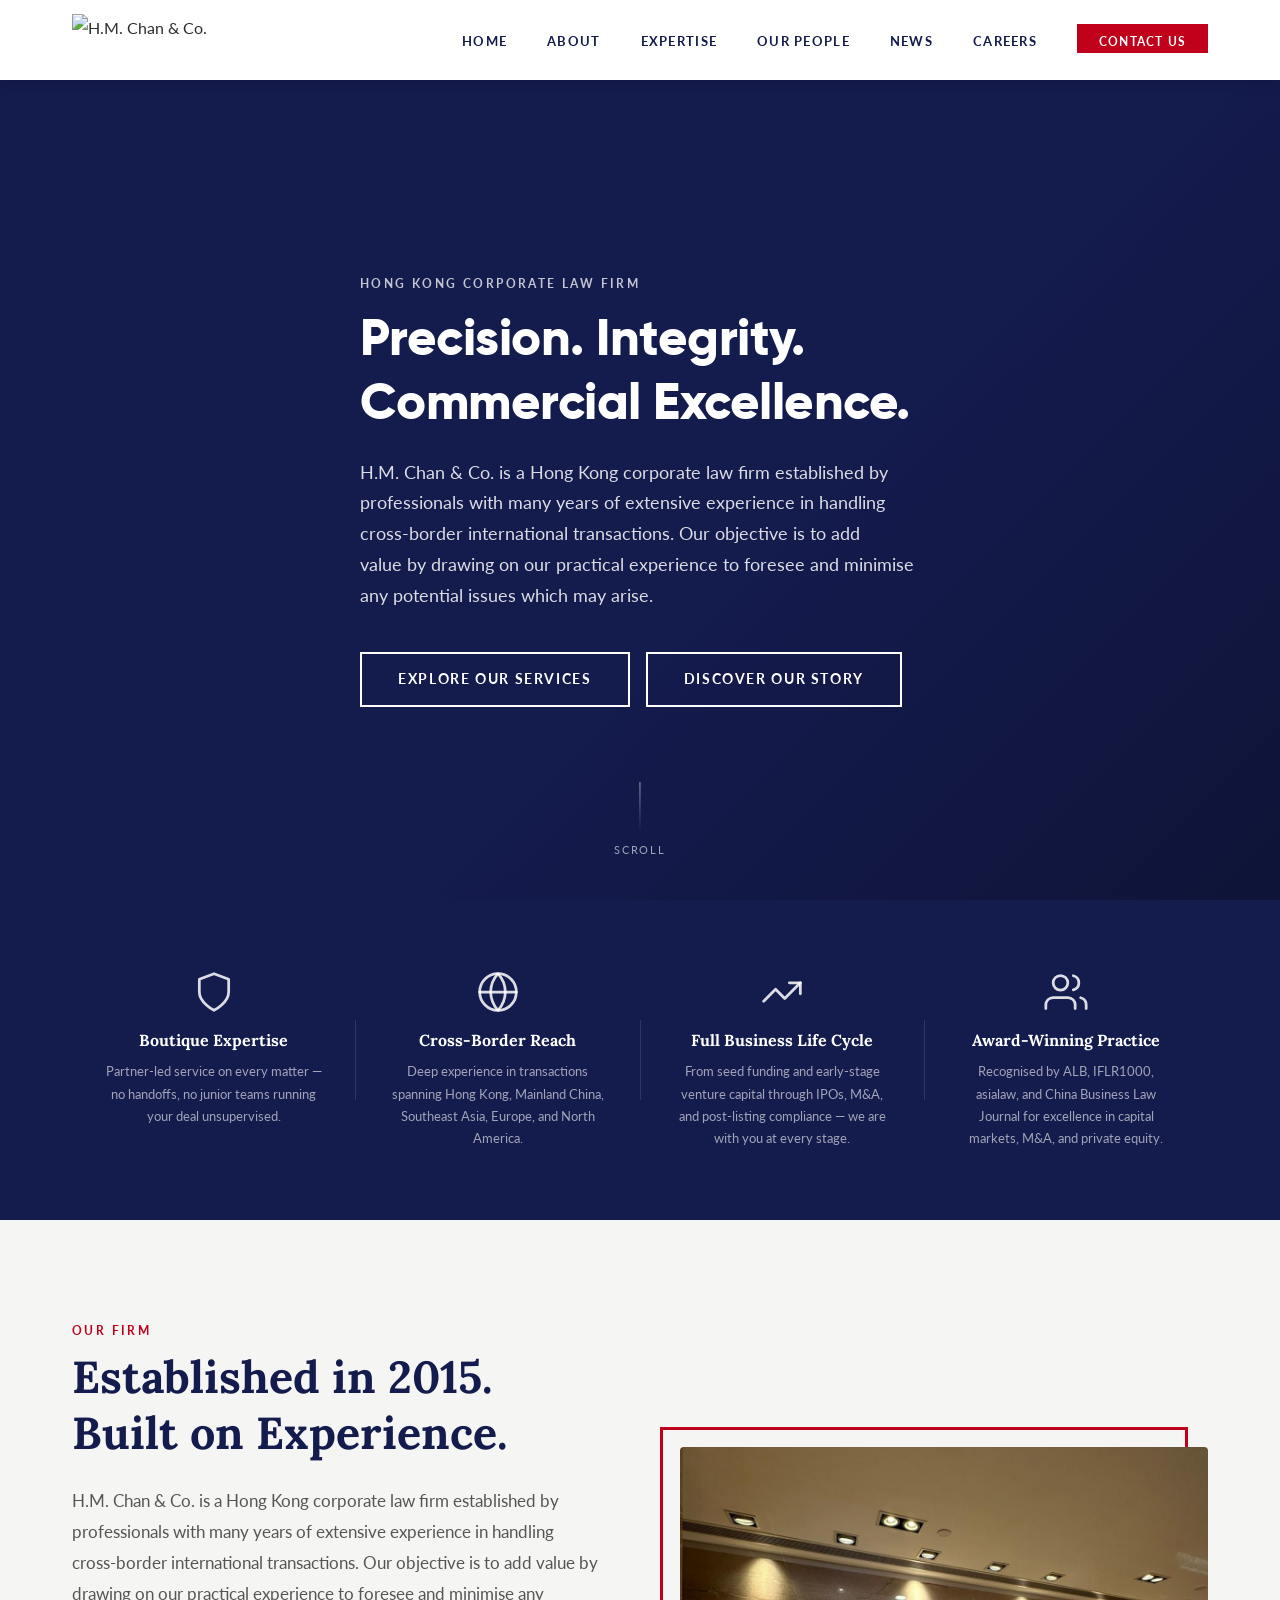
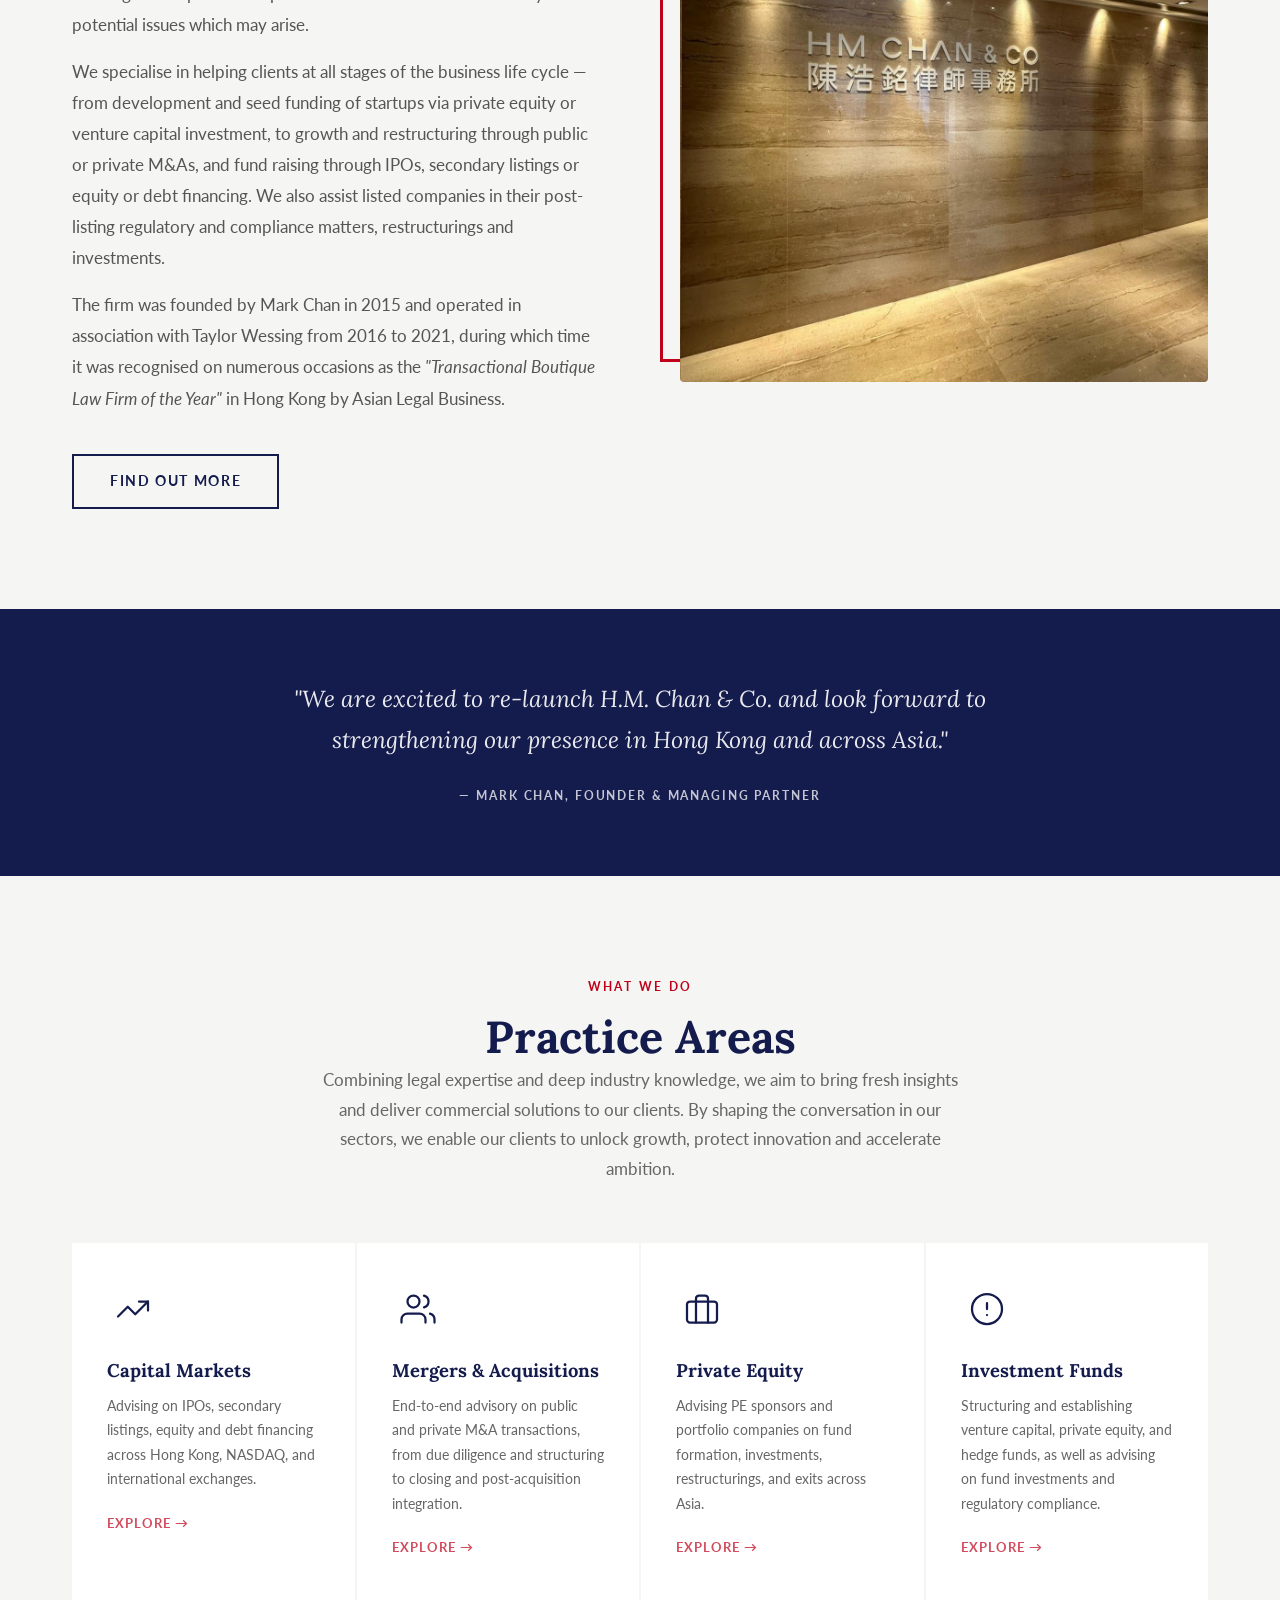
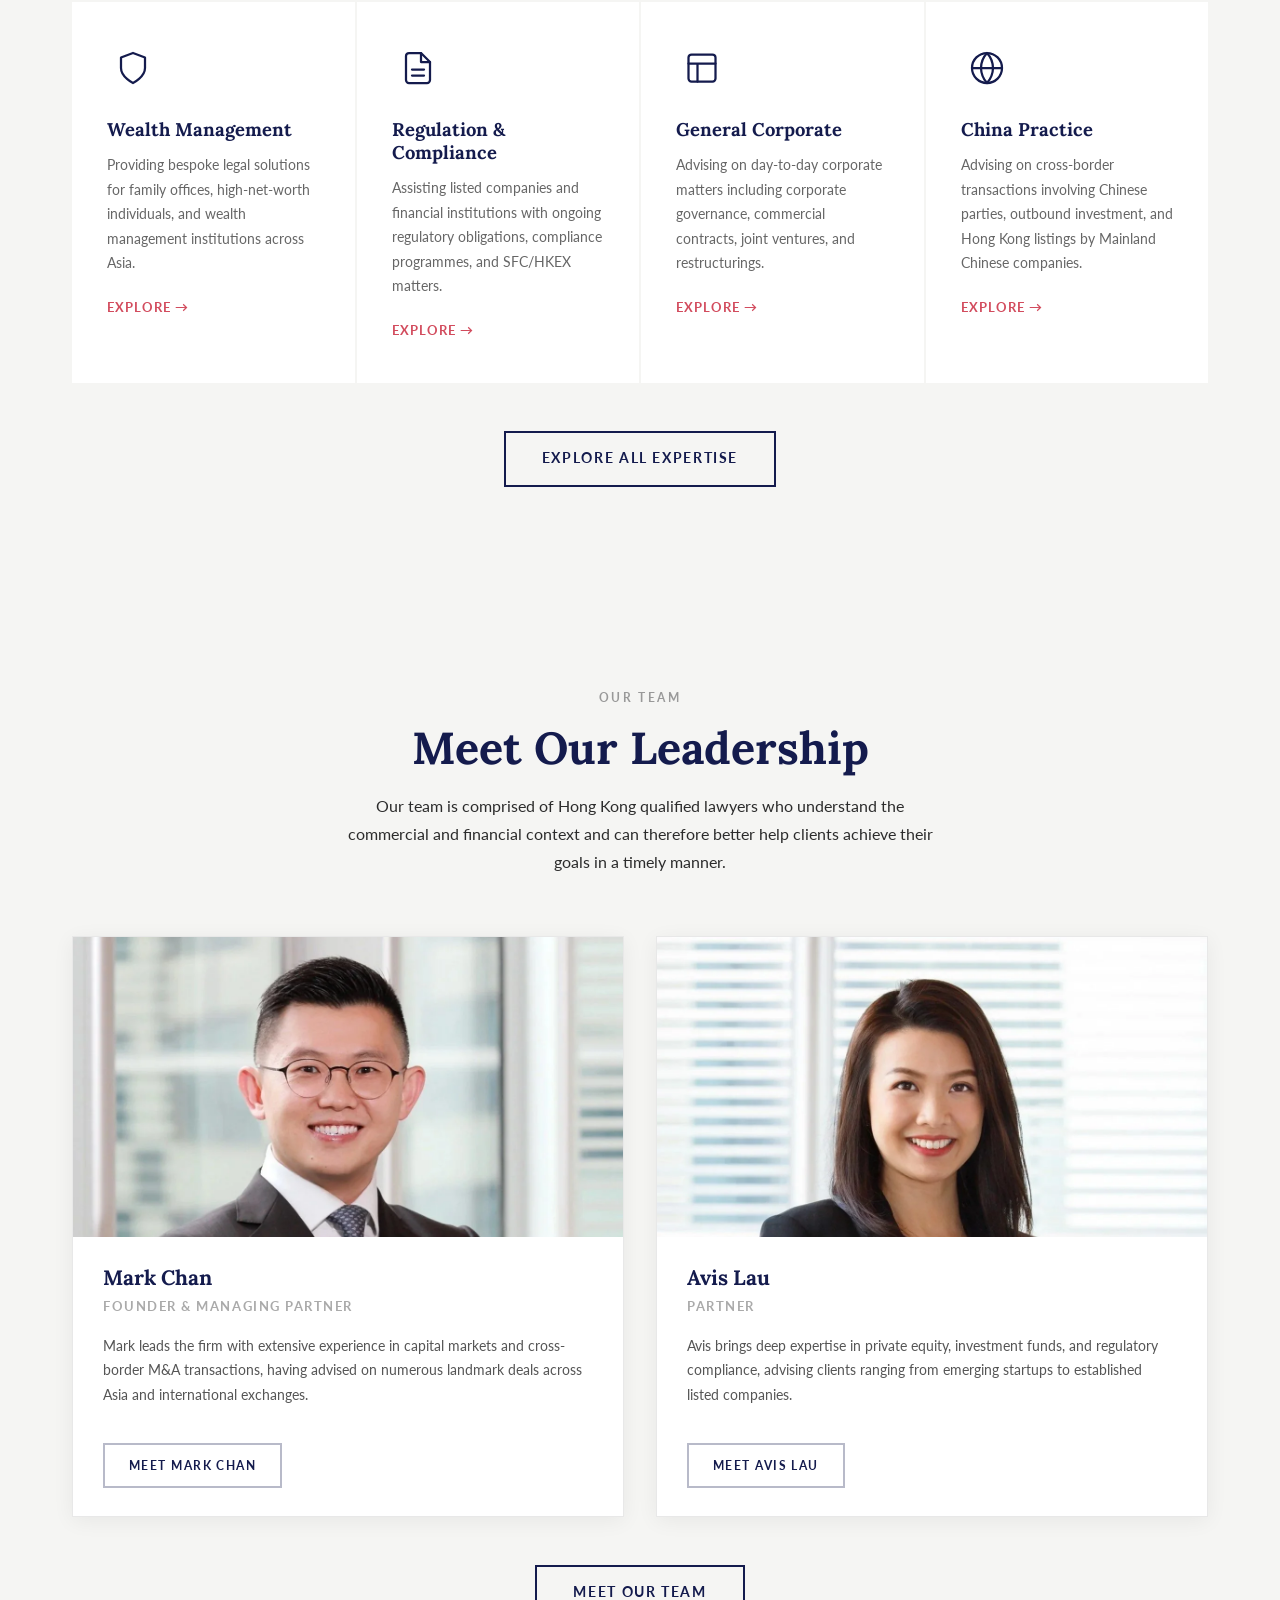
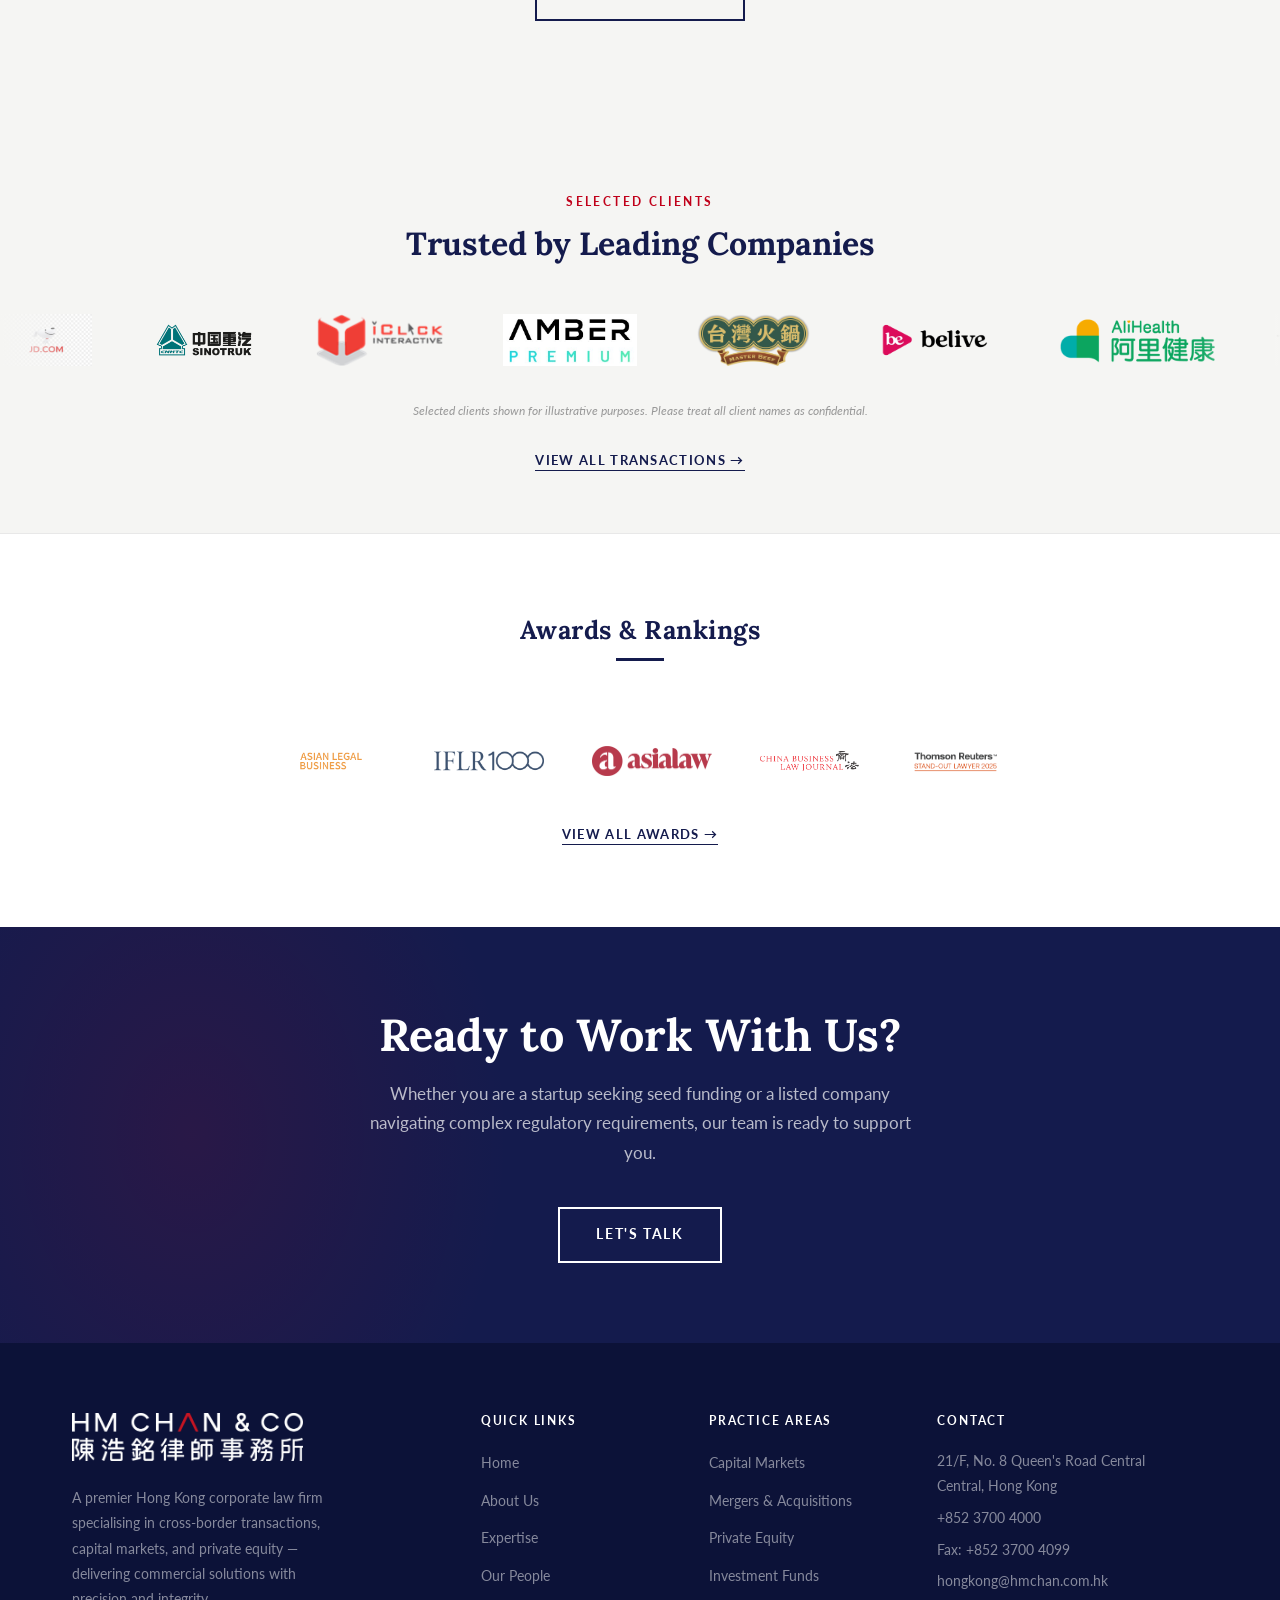
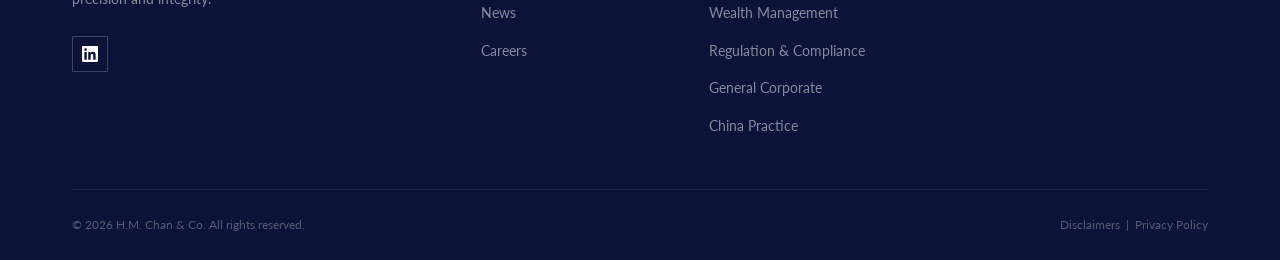
==== commit b3b89264: "Fix: reduce hero tagline font size" ====
--- a/index.html
+++ b/index.html
@@ -5,7 +5,7 @@
   <meta name="viewport" content="width=device-width, initial-scale=1.0" />
   <title>H.M. Chan &amp; Co. — Hong Kong Corporate Law Firm</title>
   <meta name="description" content="H.M. Chan & Co. is a Hong Kong corporate law firm established by professionals with many years of extensive experience in handling cross-border international transactions." />
-  <link rel="stylesheet" href="css/style.css?v=20260317d" />
+  <link rel="stylesheet" href="css/style.css?v=20260317f" />
   <link rel="stylesheet" href="css/award.css" />
   <link rel="stylesheet" href="css/reveal.css" />
   <style>
--- a/css/style.css
+++ b/css/style.css
@@ -397,7 +397,7 @@
 .hero-content h1 {
   color: var(--white);
   margin-bottom: 1.5rem;
-  font-size: clamp(2.4rem, 5.5vw, 4.2rem);
+  font-size: clamp(1.9rem, 4vw, 3.2rem);
   font-family: 'Gilroy', 'Lora', serif;
   font-weight: 800;
   letter-spacing: -0.01em;
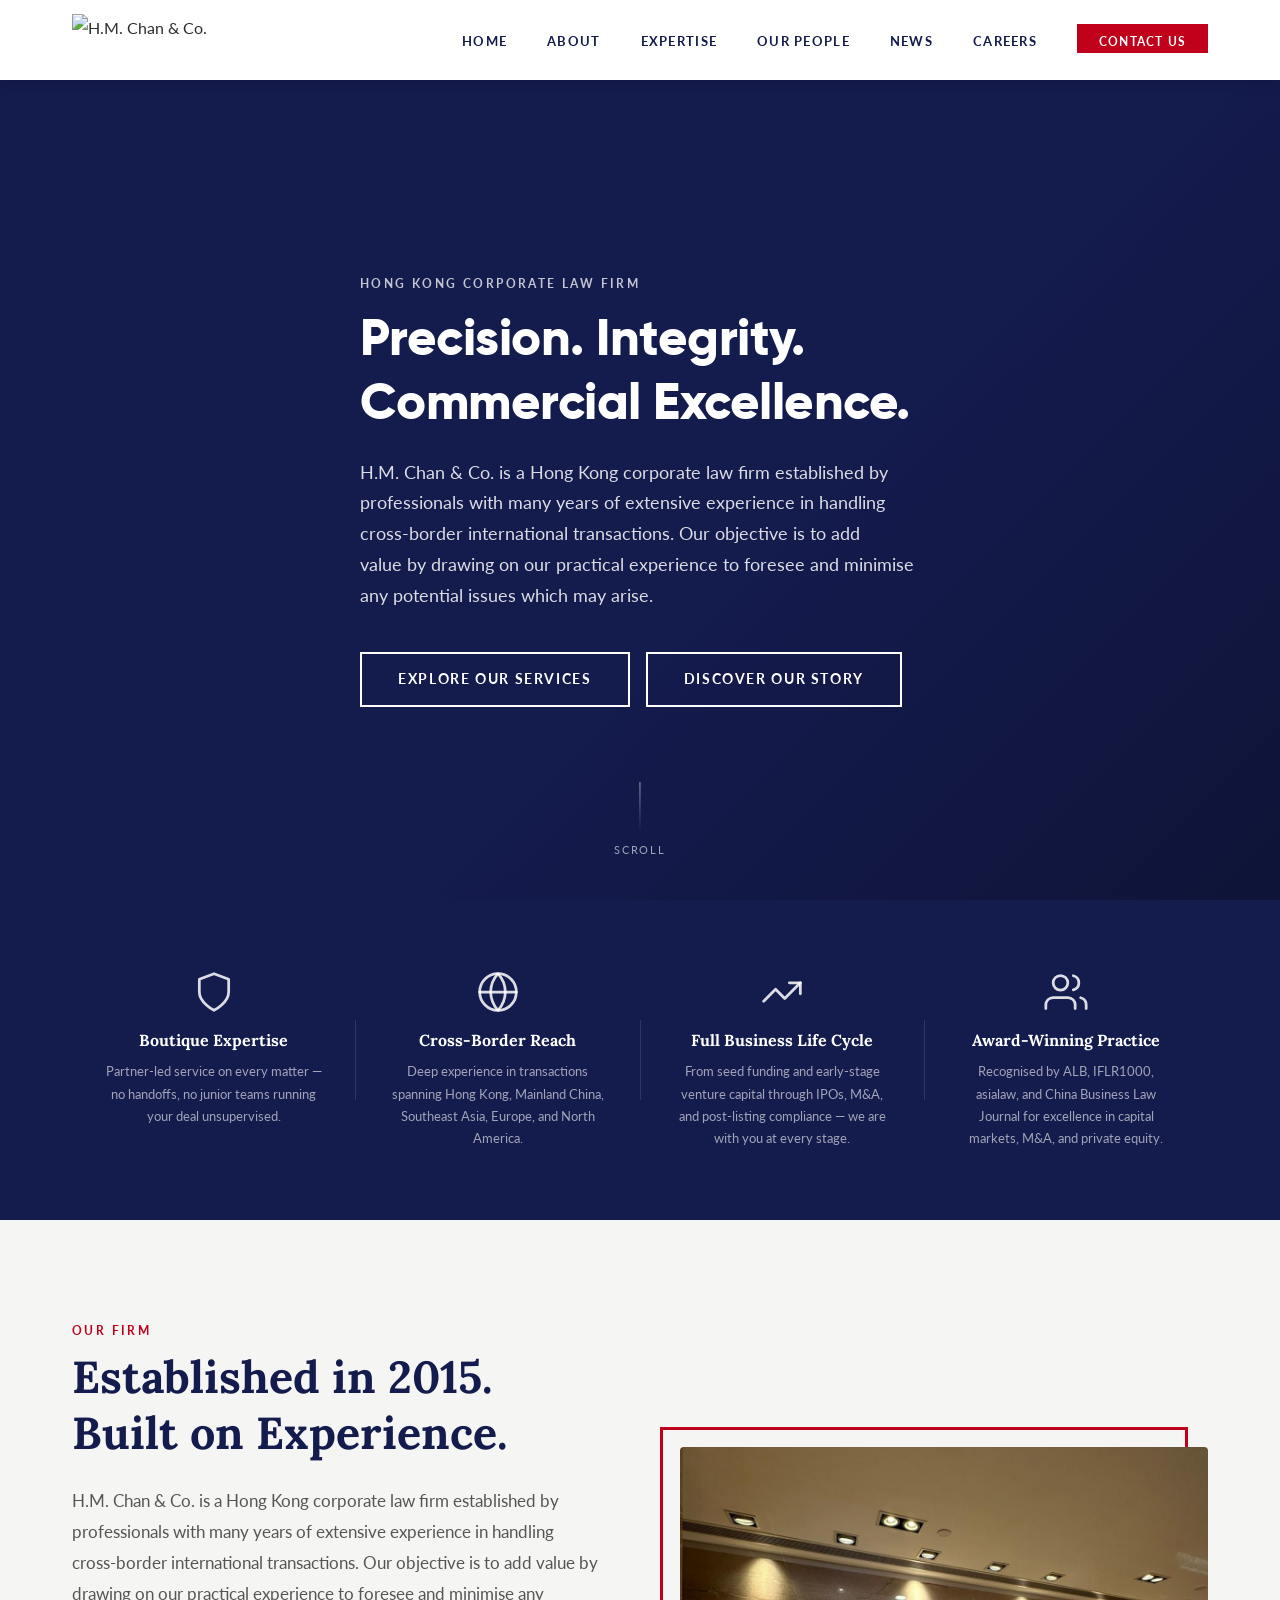
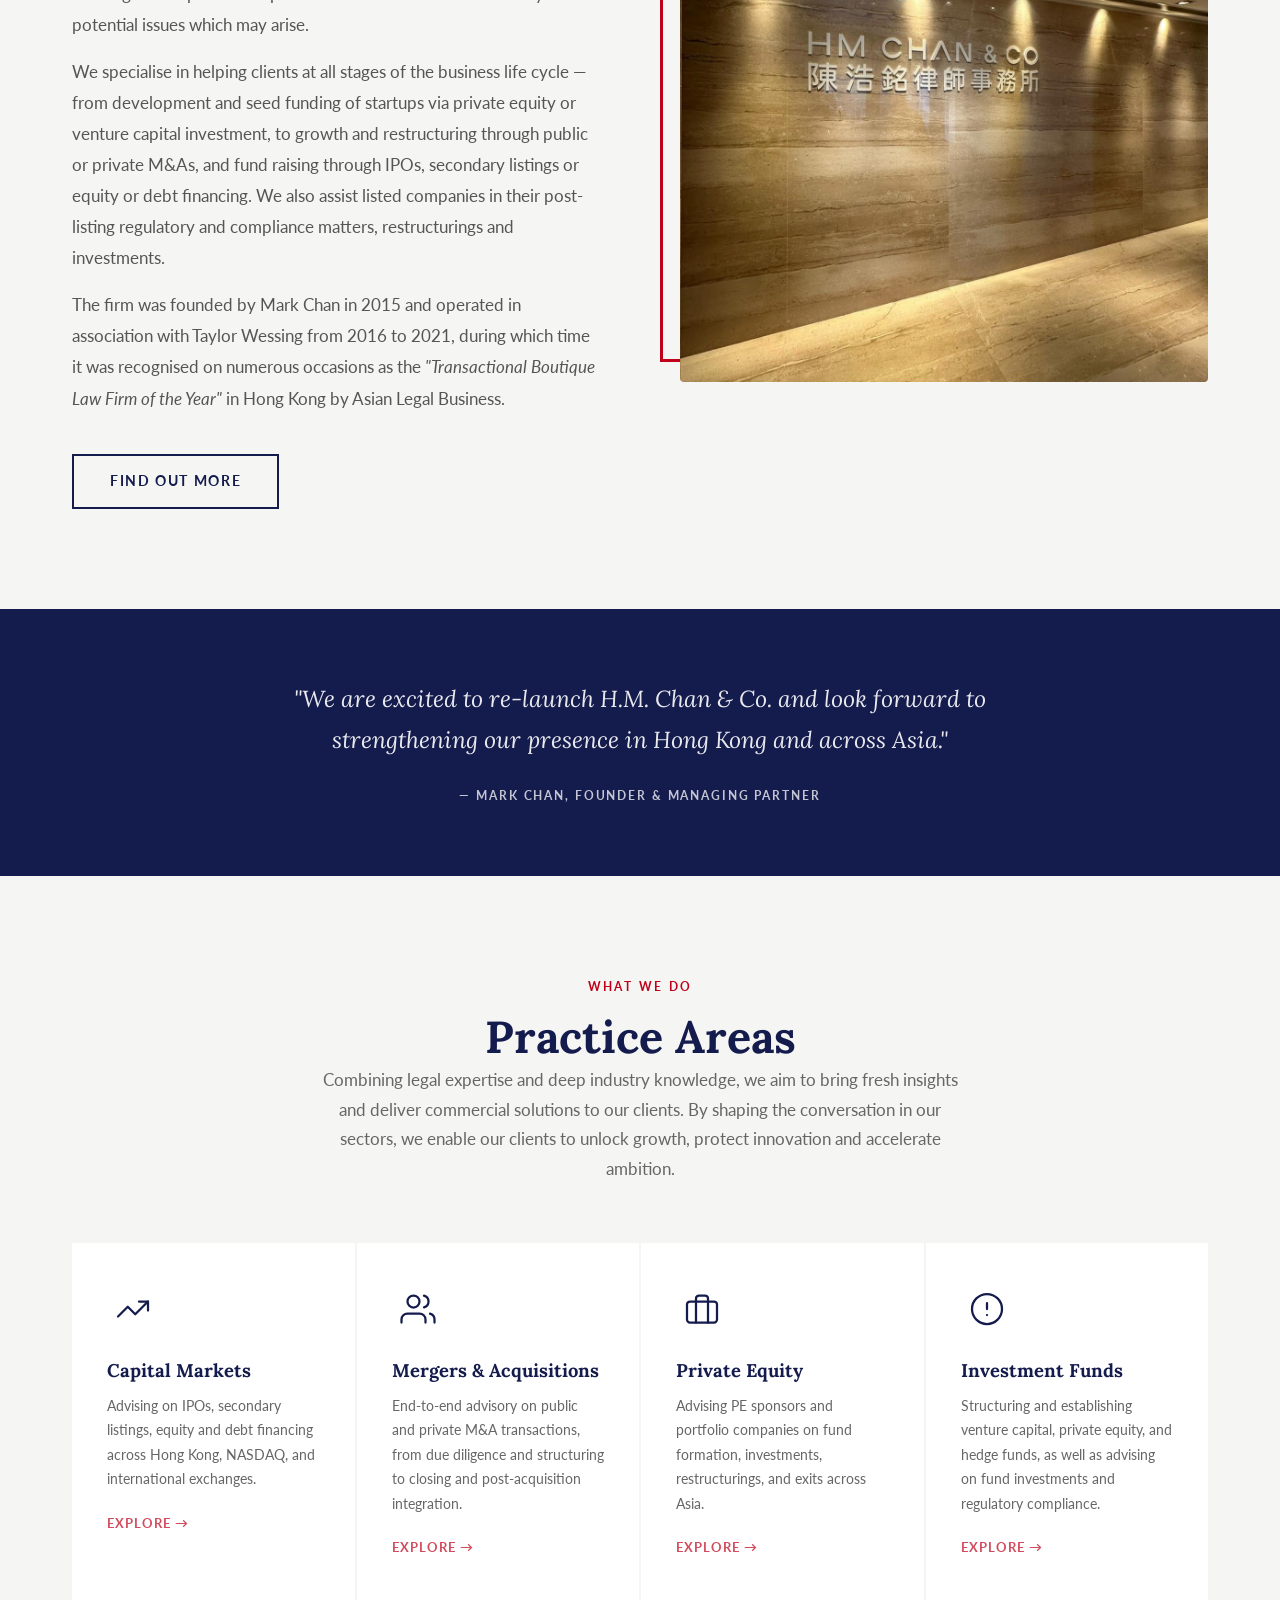
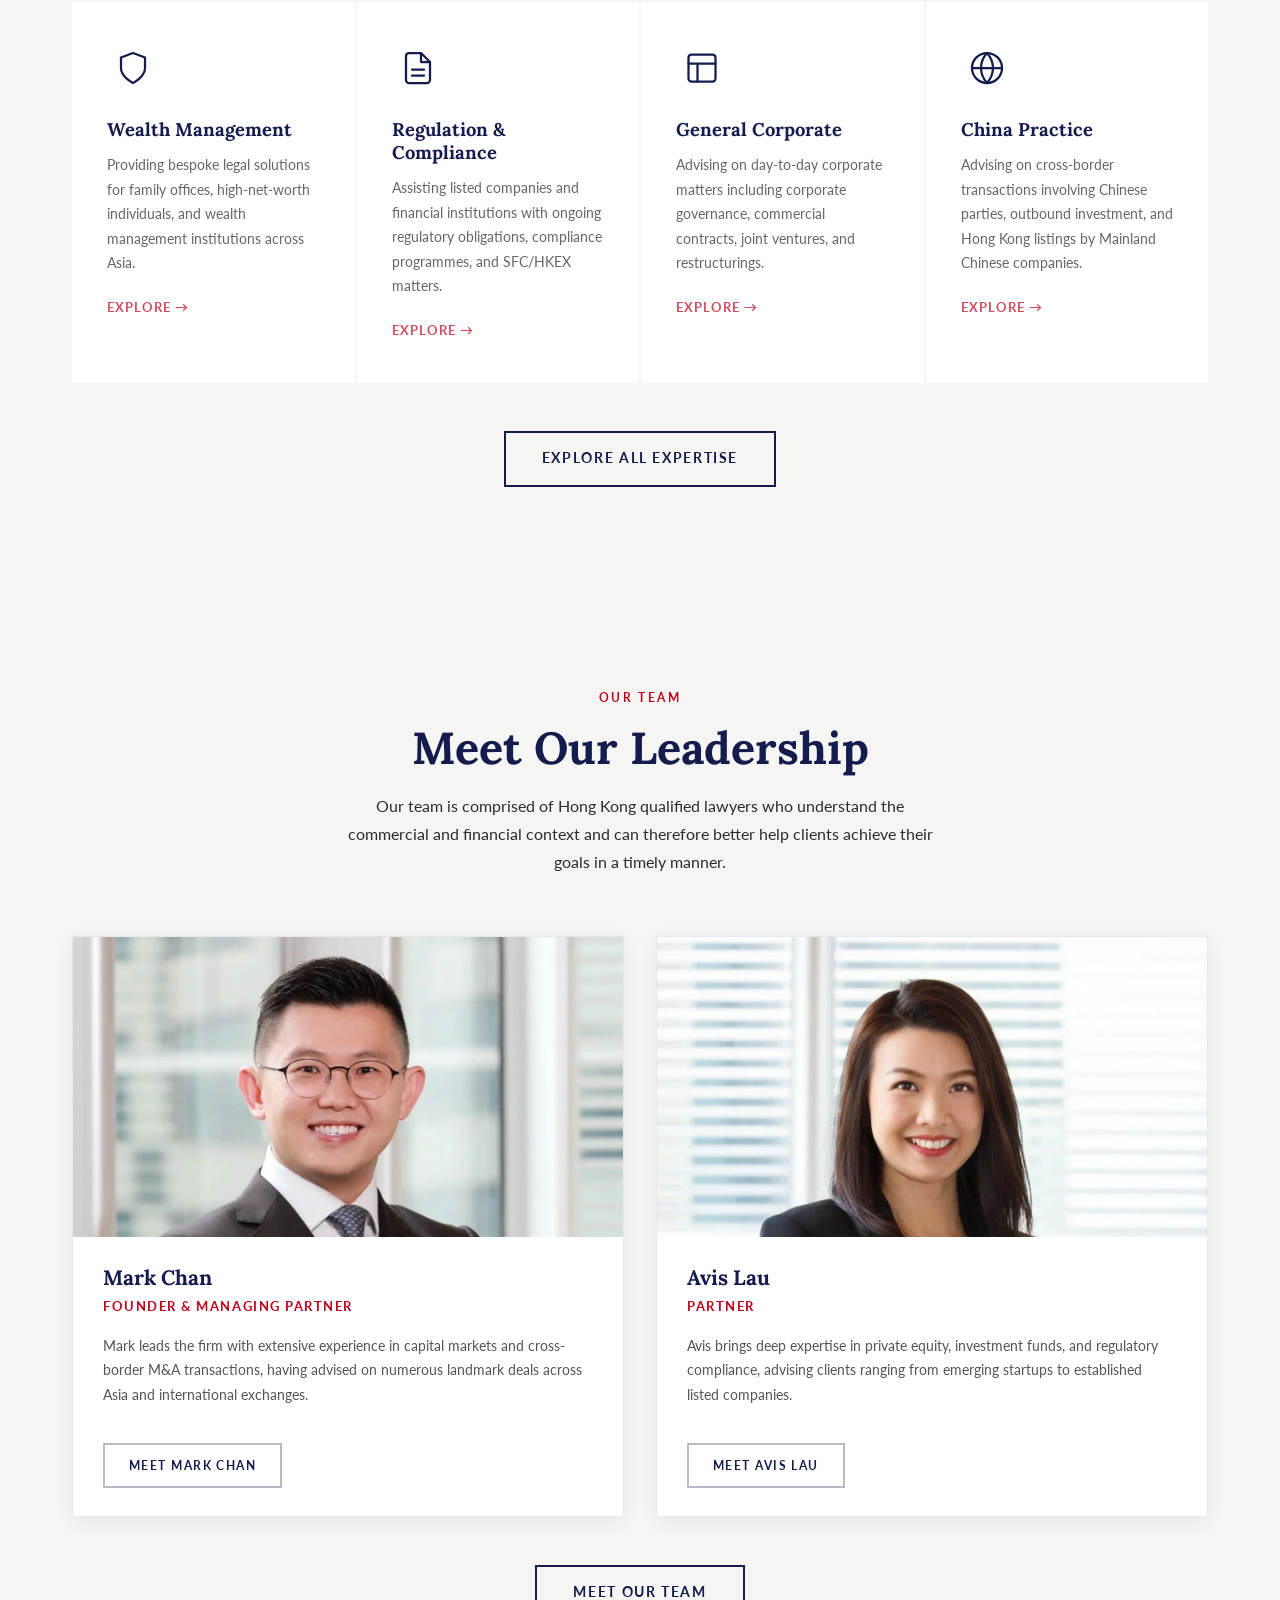
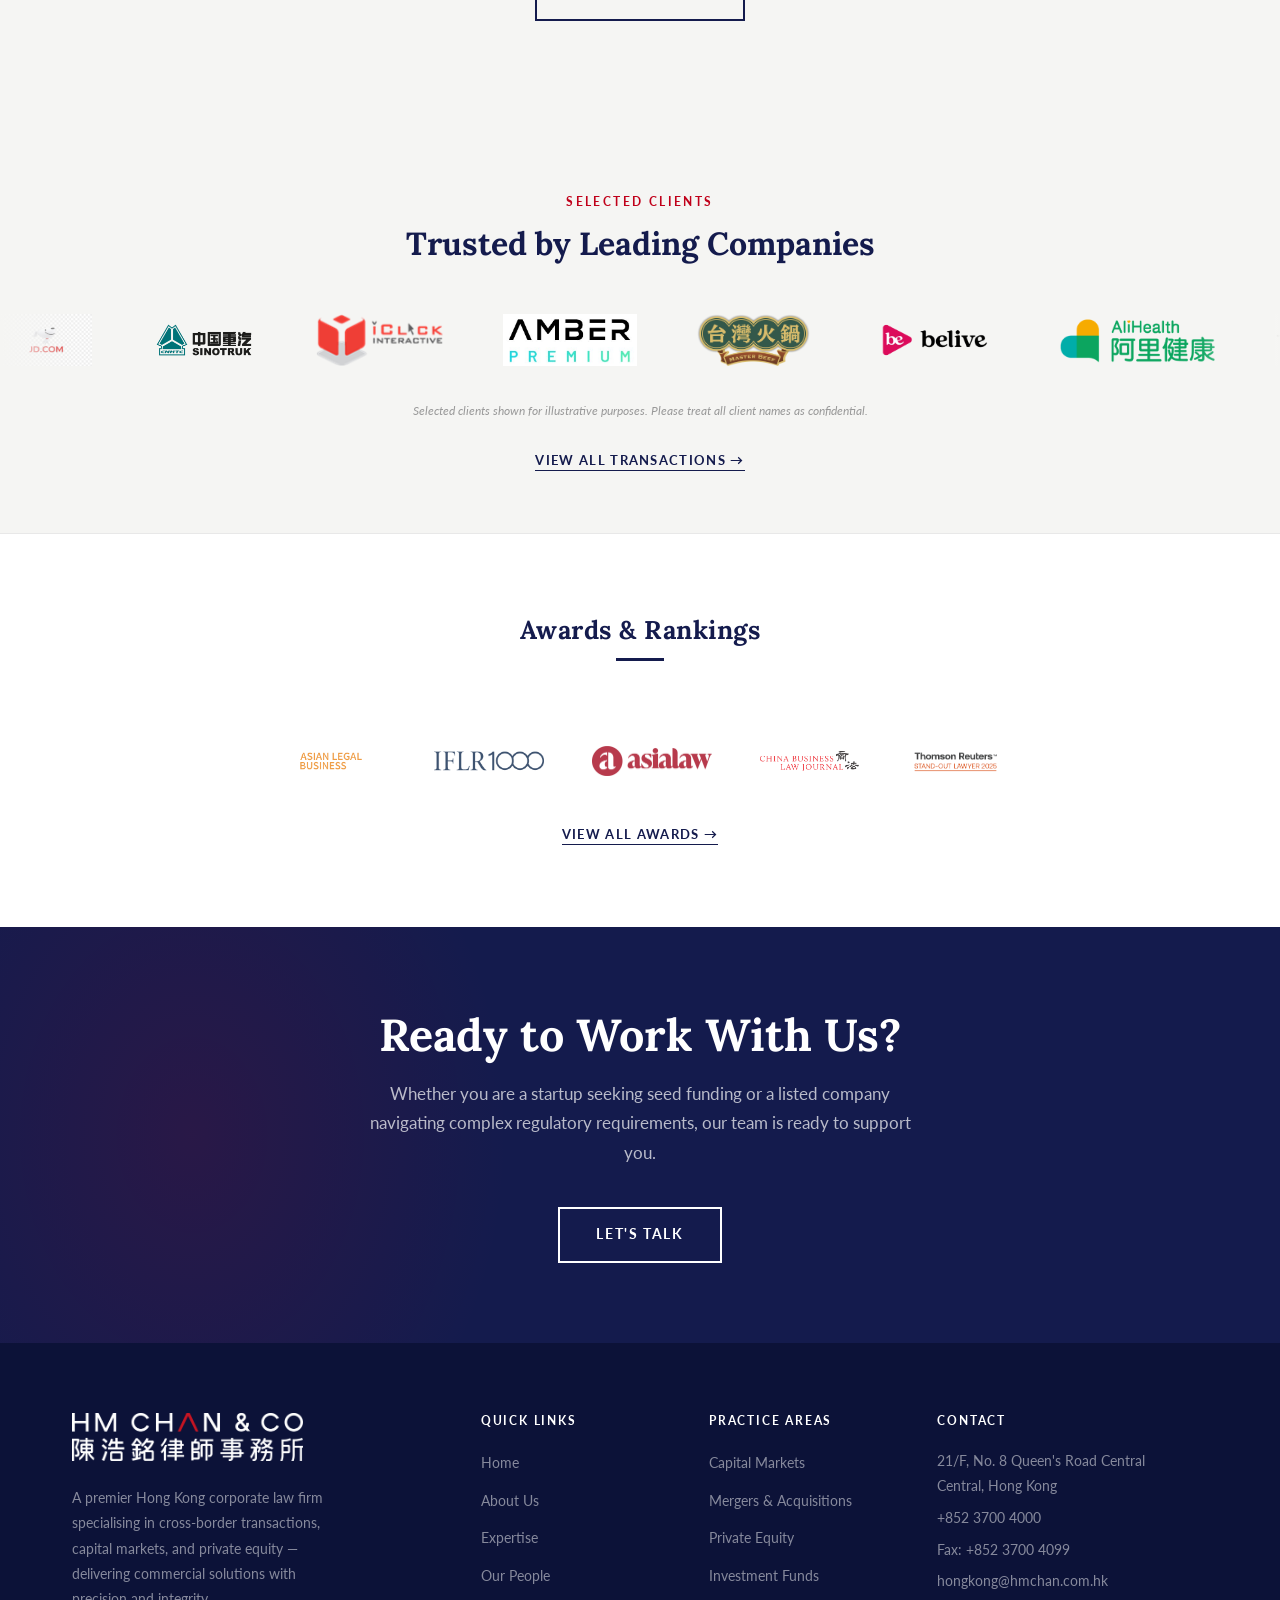
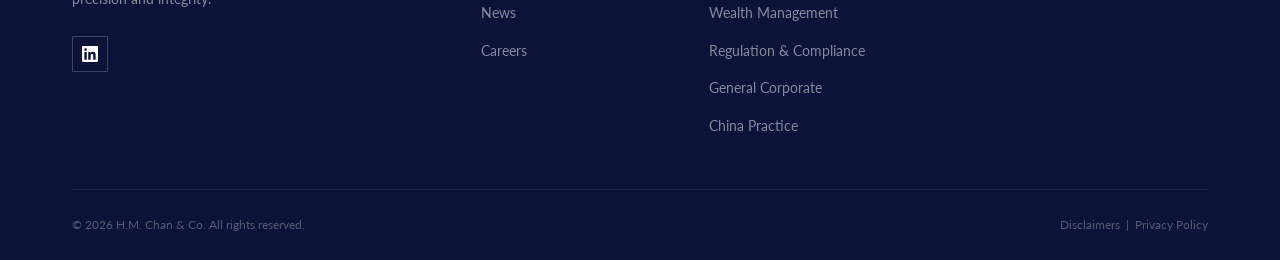
==== commit be4d0283: "Fix: red accent for OUR TEAM label and titles on homepage; white role text on navy profile pages" ====
--- a/index.html
+++ b/index.html
@@ -5,7 +5,7 @@
   <meta name="viewport" content="width=device-width, initial-scale=1.0" />
   <title>H.M. Chan &amp; Co. — Hong Kong Corporate Law Firm</title>
   <meta name="description" content="H.M. Chan & Co. is a Hong Kong corporate law firm established by professionals with many years of extensive experience in handling cross-border international transactions." />
-  <link rel="stylesheet" href="css/style.css?v=20260317f" />
+  <link rel="stylesheet" href="css/style.css?v=20260317g" />
   <link rel="stylesheet" href="css/award.css" />
   <link rel="stylesheet" href="css/reveal.css" />
   <style>
--- a/css/style.css
+++ b/css/style.css
@@ -672,7 +672,7 @@
   z-index: 1;
 }
 
-.people-home-header .section-label { color: var(--mid-grey); }
+.people-home-header .section-label { color: var(--accent); }
 
 /* Fix red text on dark backgrounds globally */
 #why-us .section-label,
@@ -731,14 +731,14 @@
   font-weight: 700;
   letter-spacing: 0.12em;
   text-transform: uppercase;
-  color: var(--accent);
+  color: #888888;
   display: block;
   margin-bottom: 1rem;
 }
 
-/* On dark navy backgrounds (homepage people cards), use light grey */
+/* On homepage light background, use red accent for person title */
 #people-home .person-title {
-  color: #aaaaaa;
+  color: var(--accent);
 }
 
 .person-info p { color: #555; font-size: 0.9rem; line-height: 1.7; }
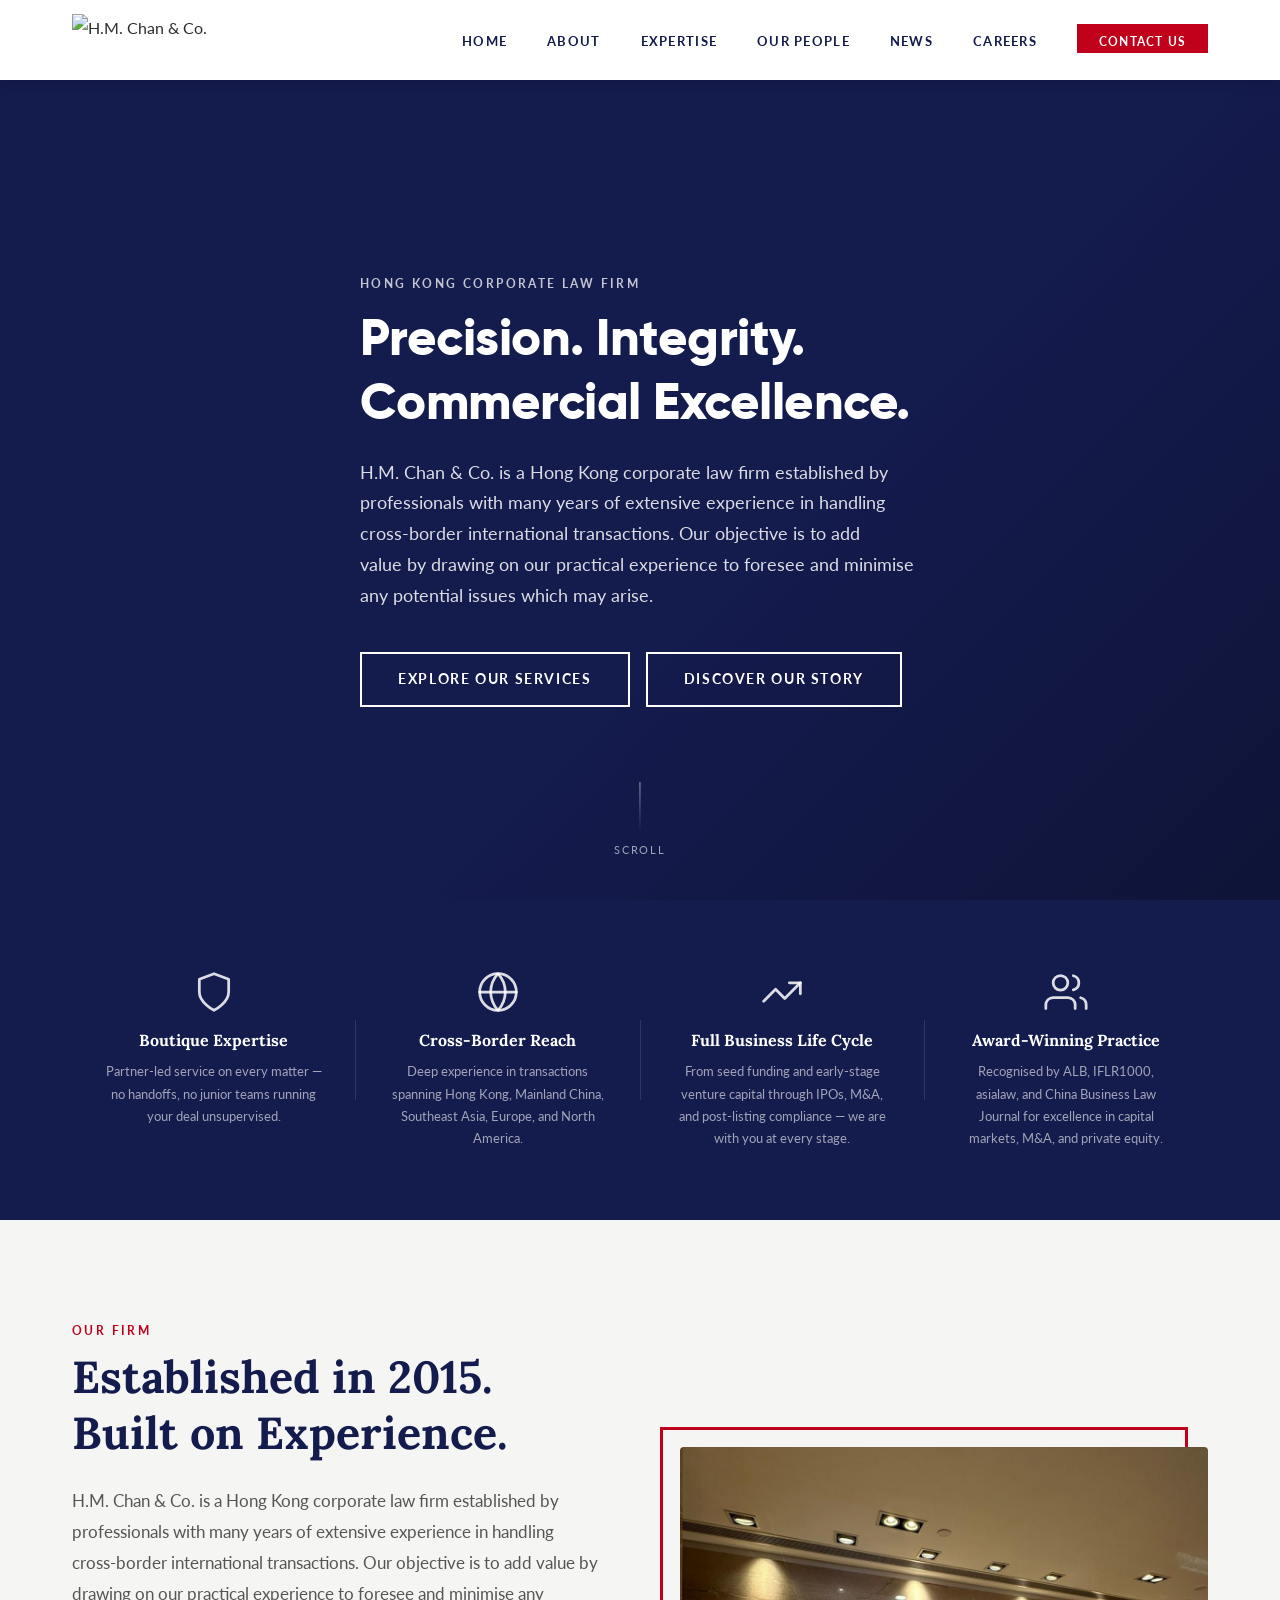
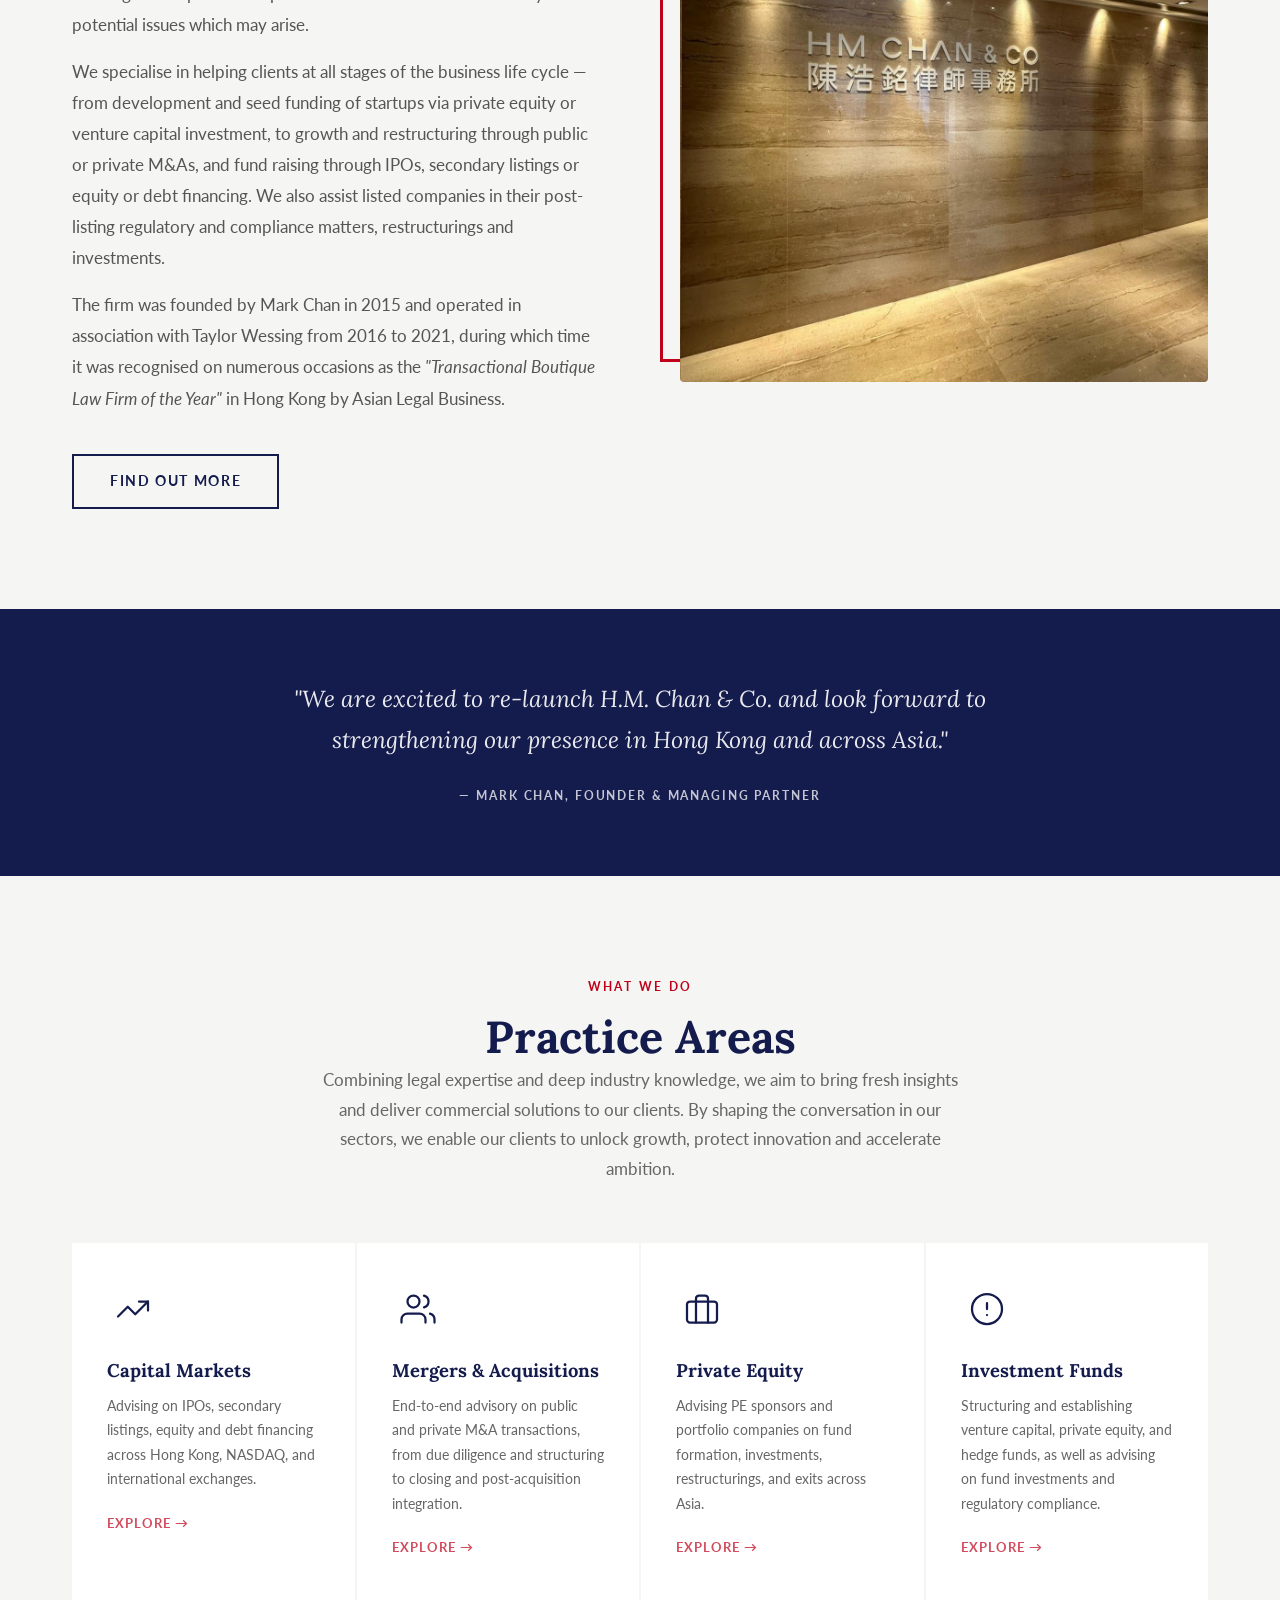
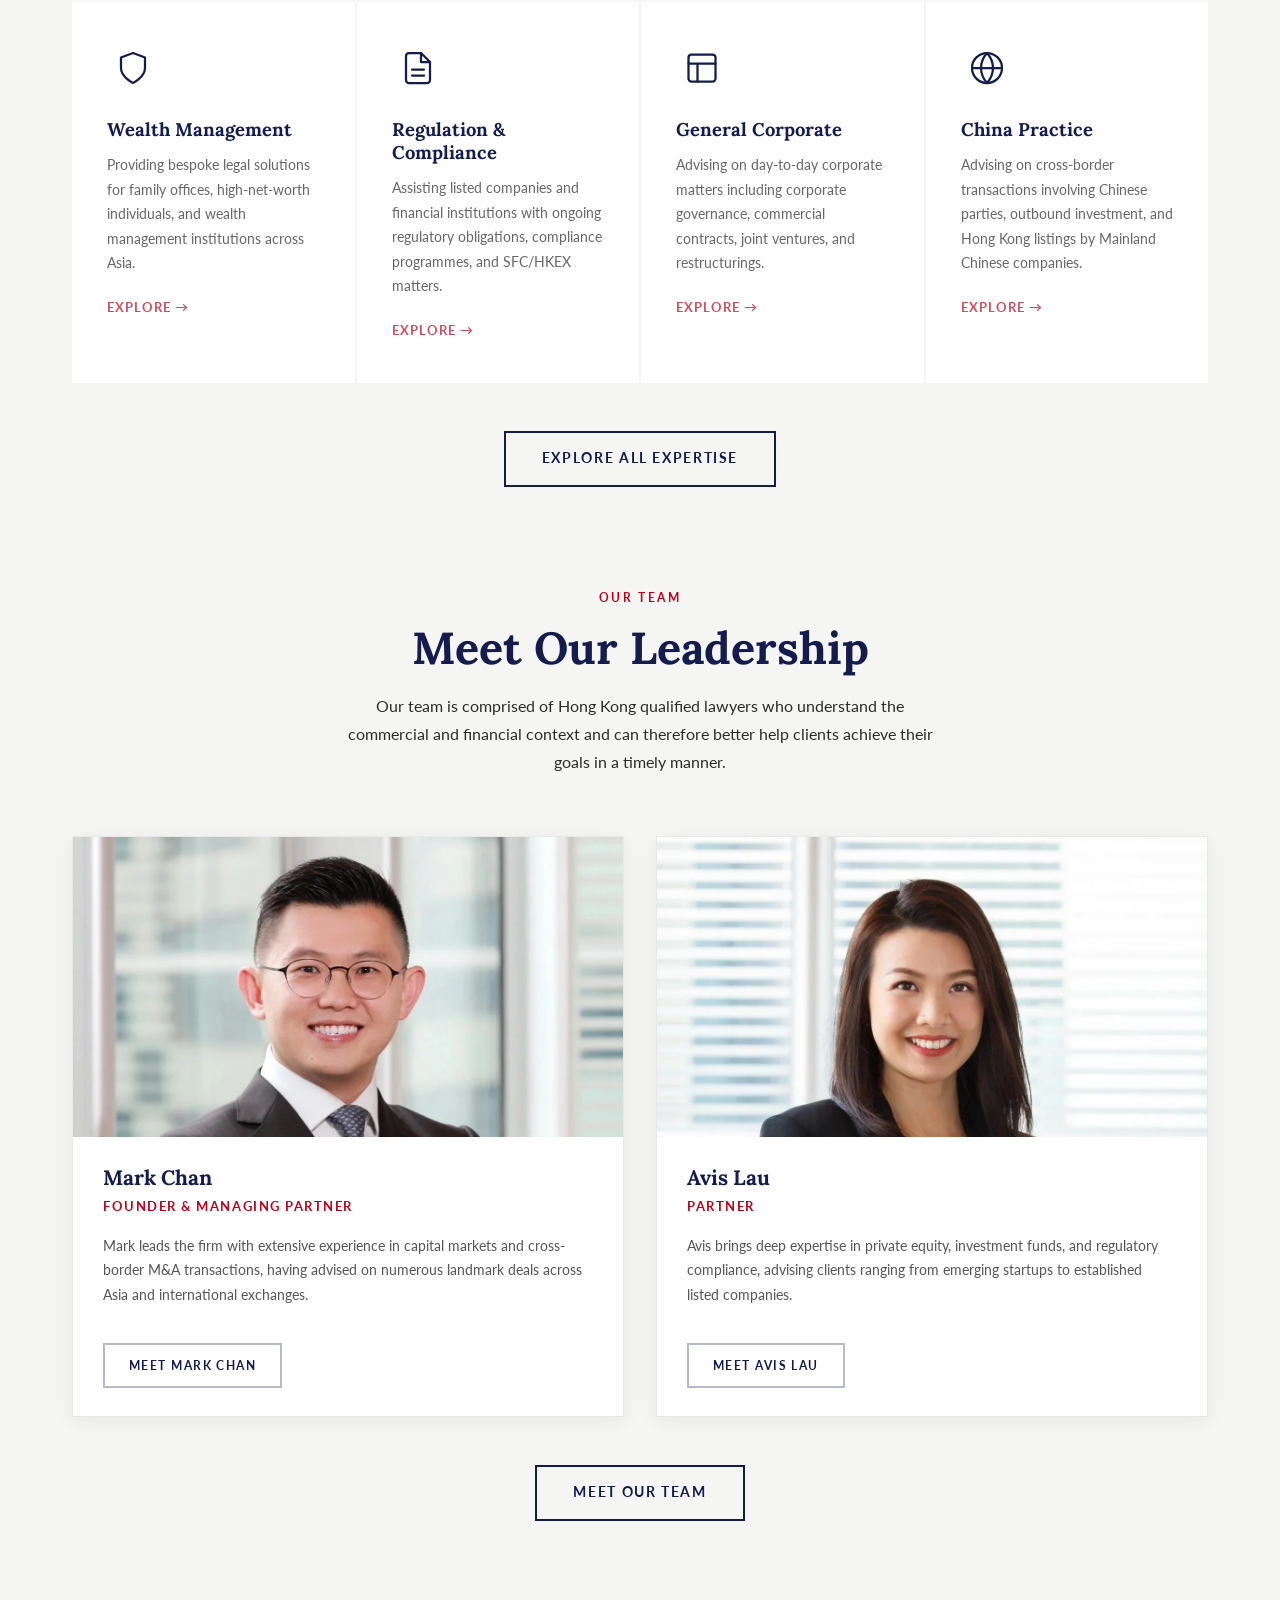
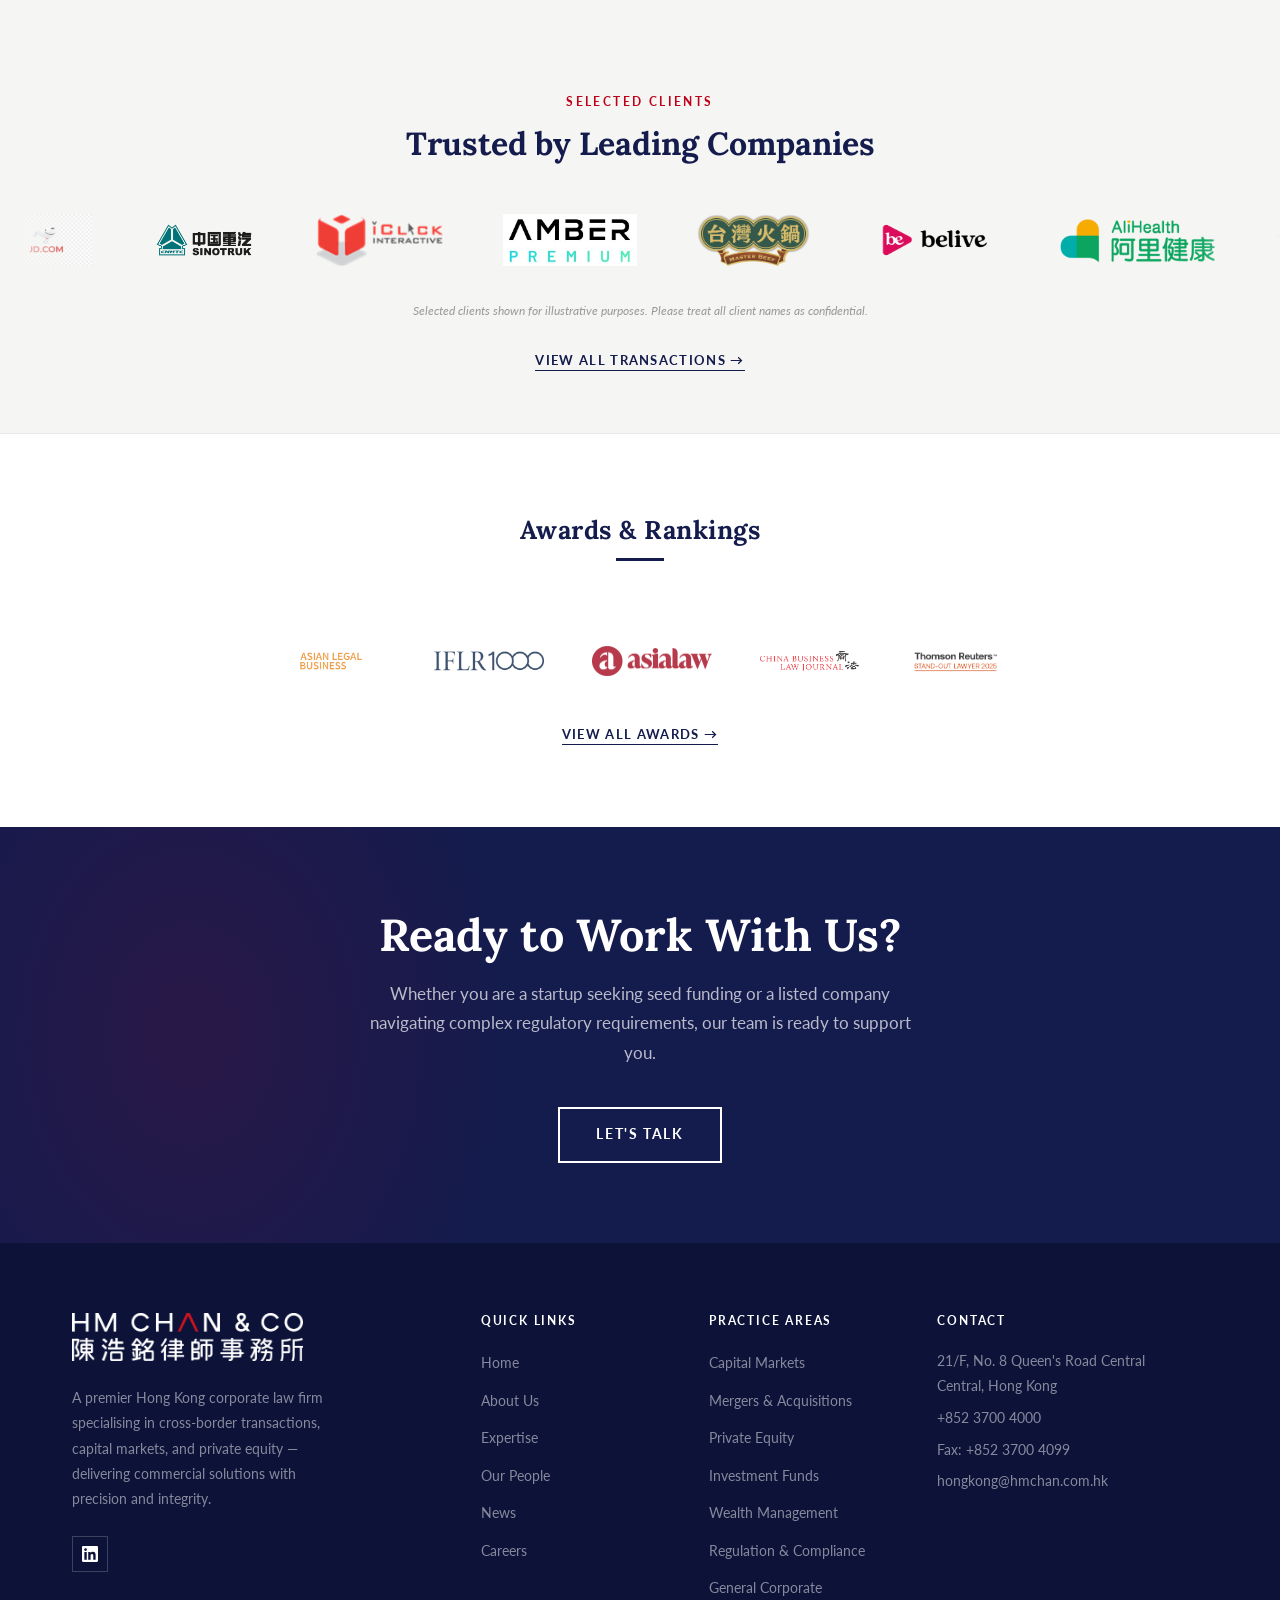
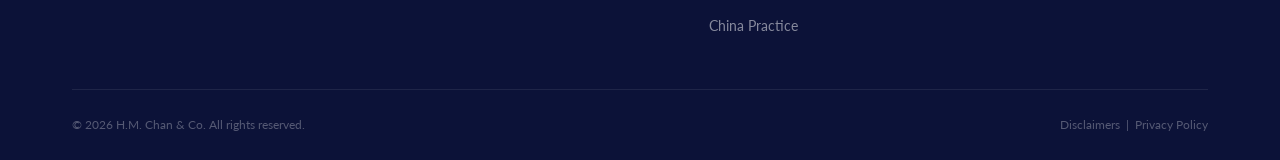
==== commit f0d306cd: "Fix: reduce gap between Expertise and Meet Our Leadership sections" ====
--- a/index.html
+++ b/index.html
@@ -5,7 +5,7 @@
   <meta name="viewport" content="width=device-width, initial-scale=1.0" />
   <title>H.M. Chan &amp; Co. — Hong Kong Corporate Law Firm</title>
   <meta name="description" content="H.M. Chan & Co. is a Hong Kong corporate law firm established by professionals with many years of extensive experience in handling cross-border international transactions." />
-  <link rel="stylesheet" href="css/style.css?v=20260317g" />
+  <link rel="stylesheet" href="css/style.css?v=20260317h" />
   <link rel="stylesheet" href="css/award.css" />
   <link rel="stylesheet" href="css/reveal.css" />
   <style>
@@ -223,7 +223,7 @@
   </section>
 
   <!-- ===== PRACTICE AREAS ===== -->
-  <section id="practices" class="section-pad">
+  <section id="practices" class="section-pad" style="padding-bottom:50px;">
     <div class="container">
       <div class="practices-header" data-reveal>
         <span class="section-label">What We Do</span>
@@ -288,7 +288,7 @@
 
 
   <!-- ===== OUR PEOPLE (HOME) ===== -->
-  <section id="people-home" class="section-pad">
+  <section id="people-home" class="section-pad" style="padding-top:50px;">
     <div class="container">
       <div class="people-home-header" data-reveal>
         <span class="section-label">Our Team</span>
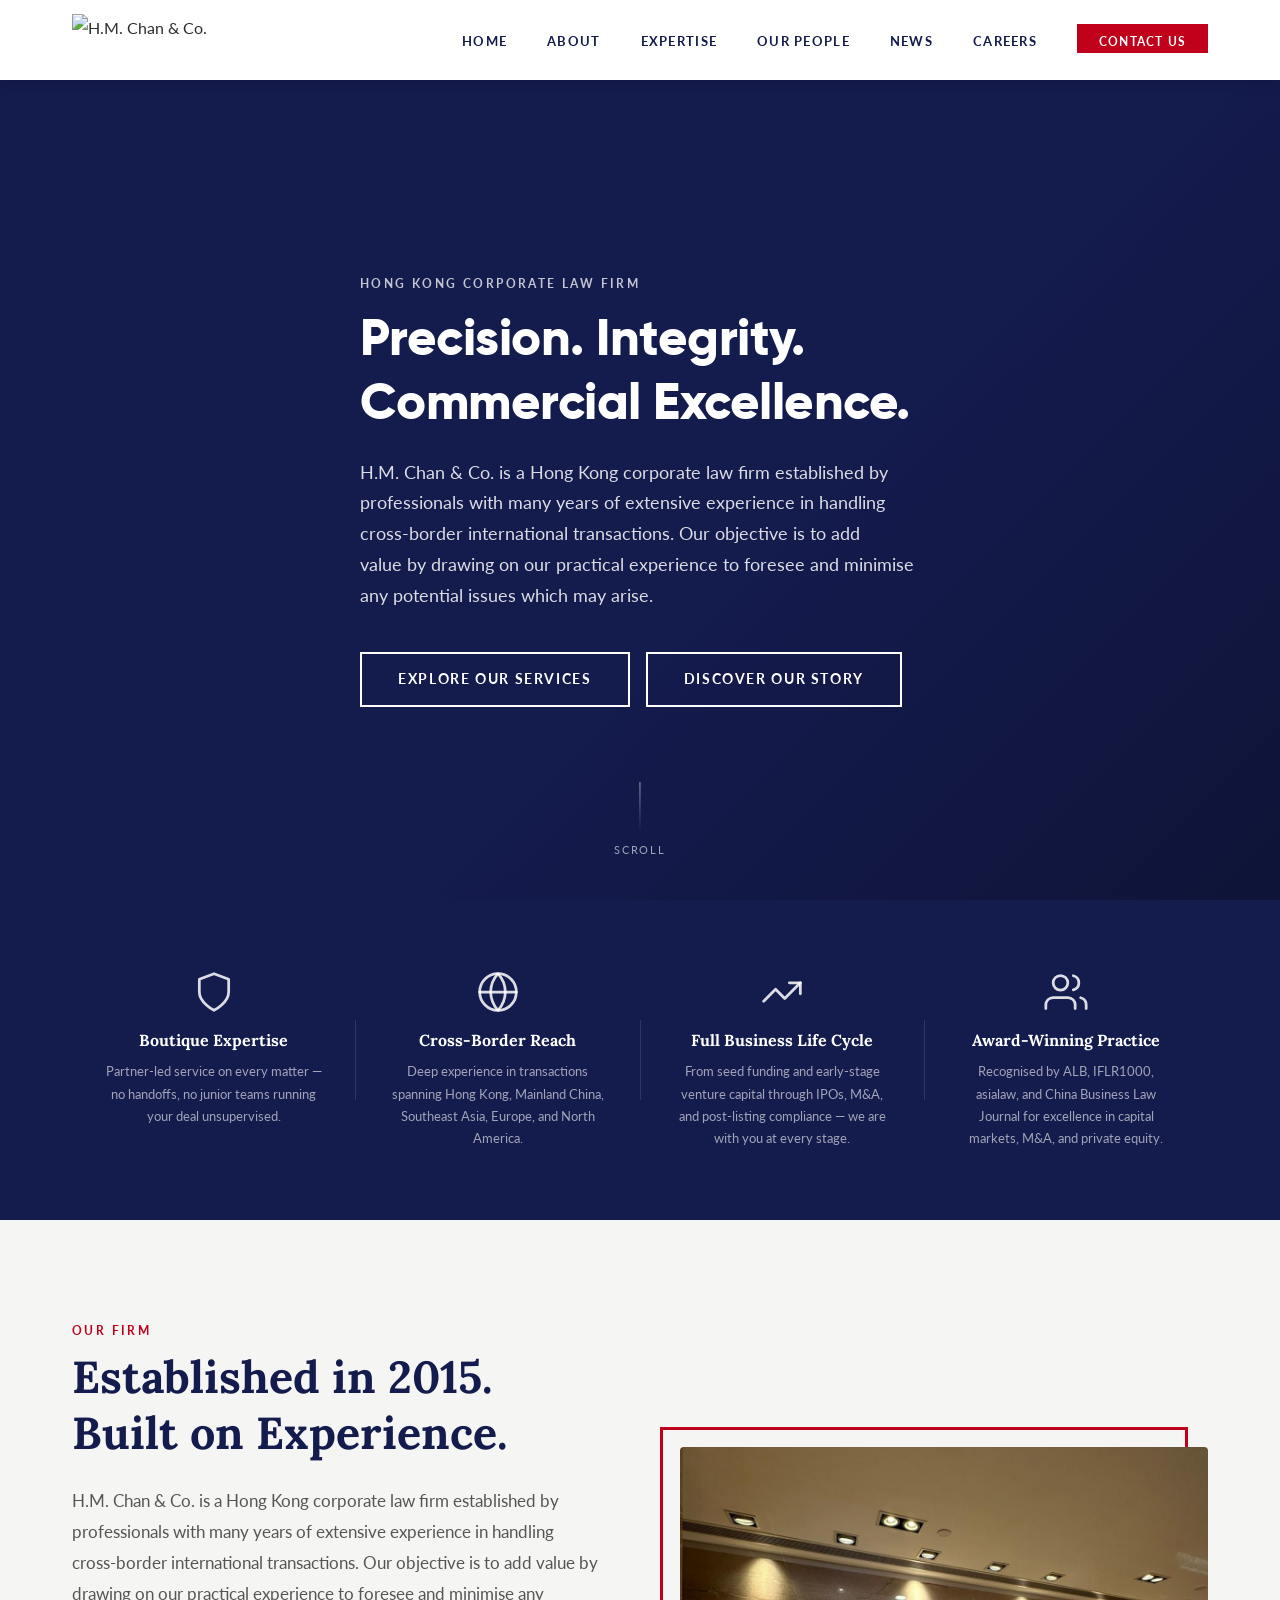
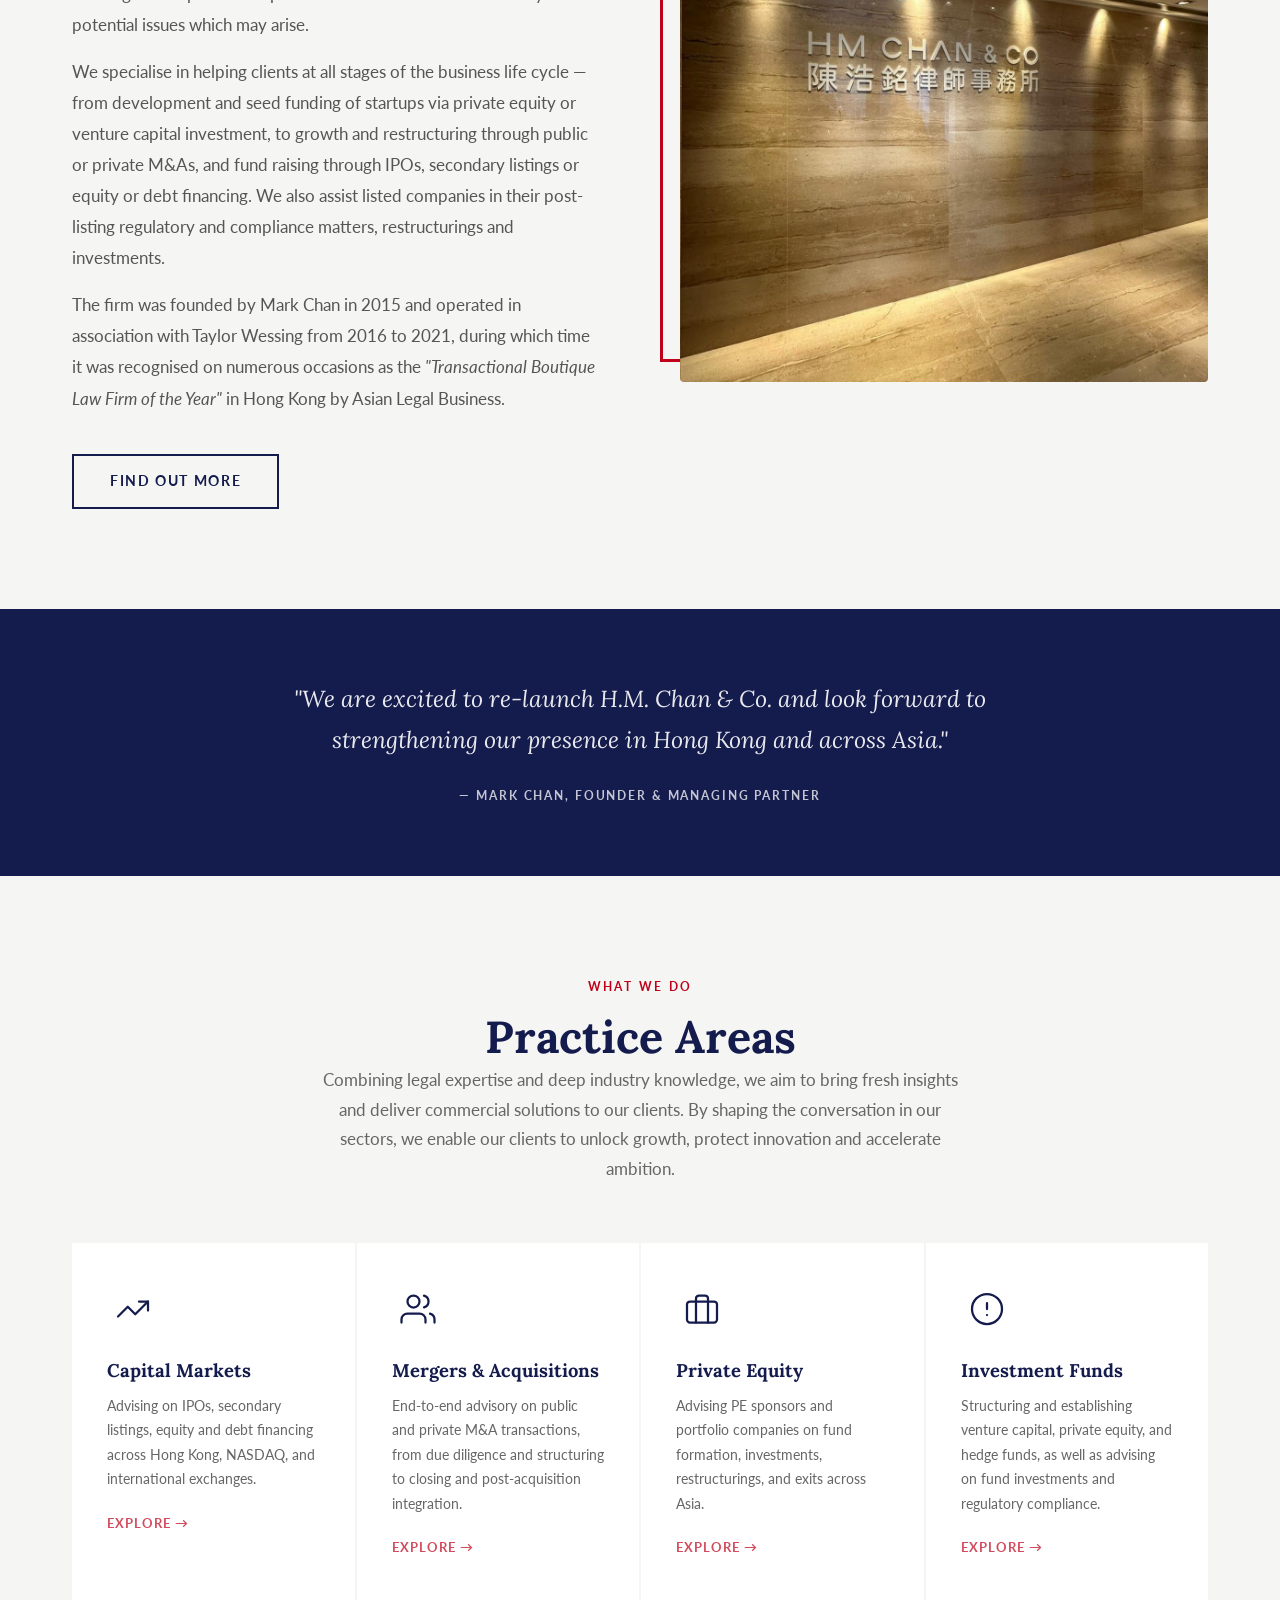
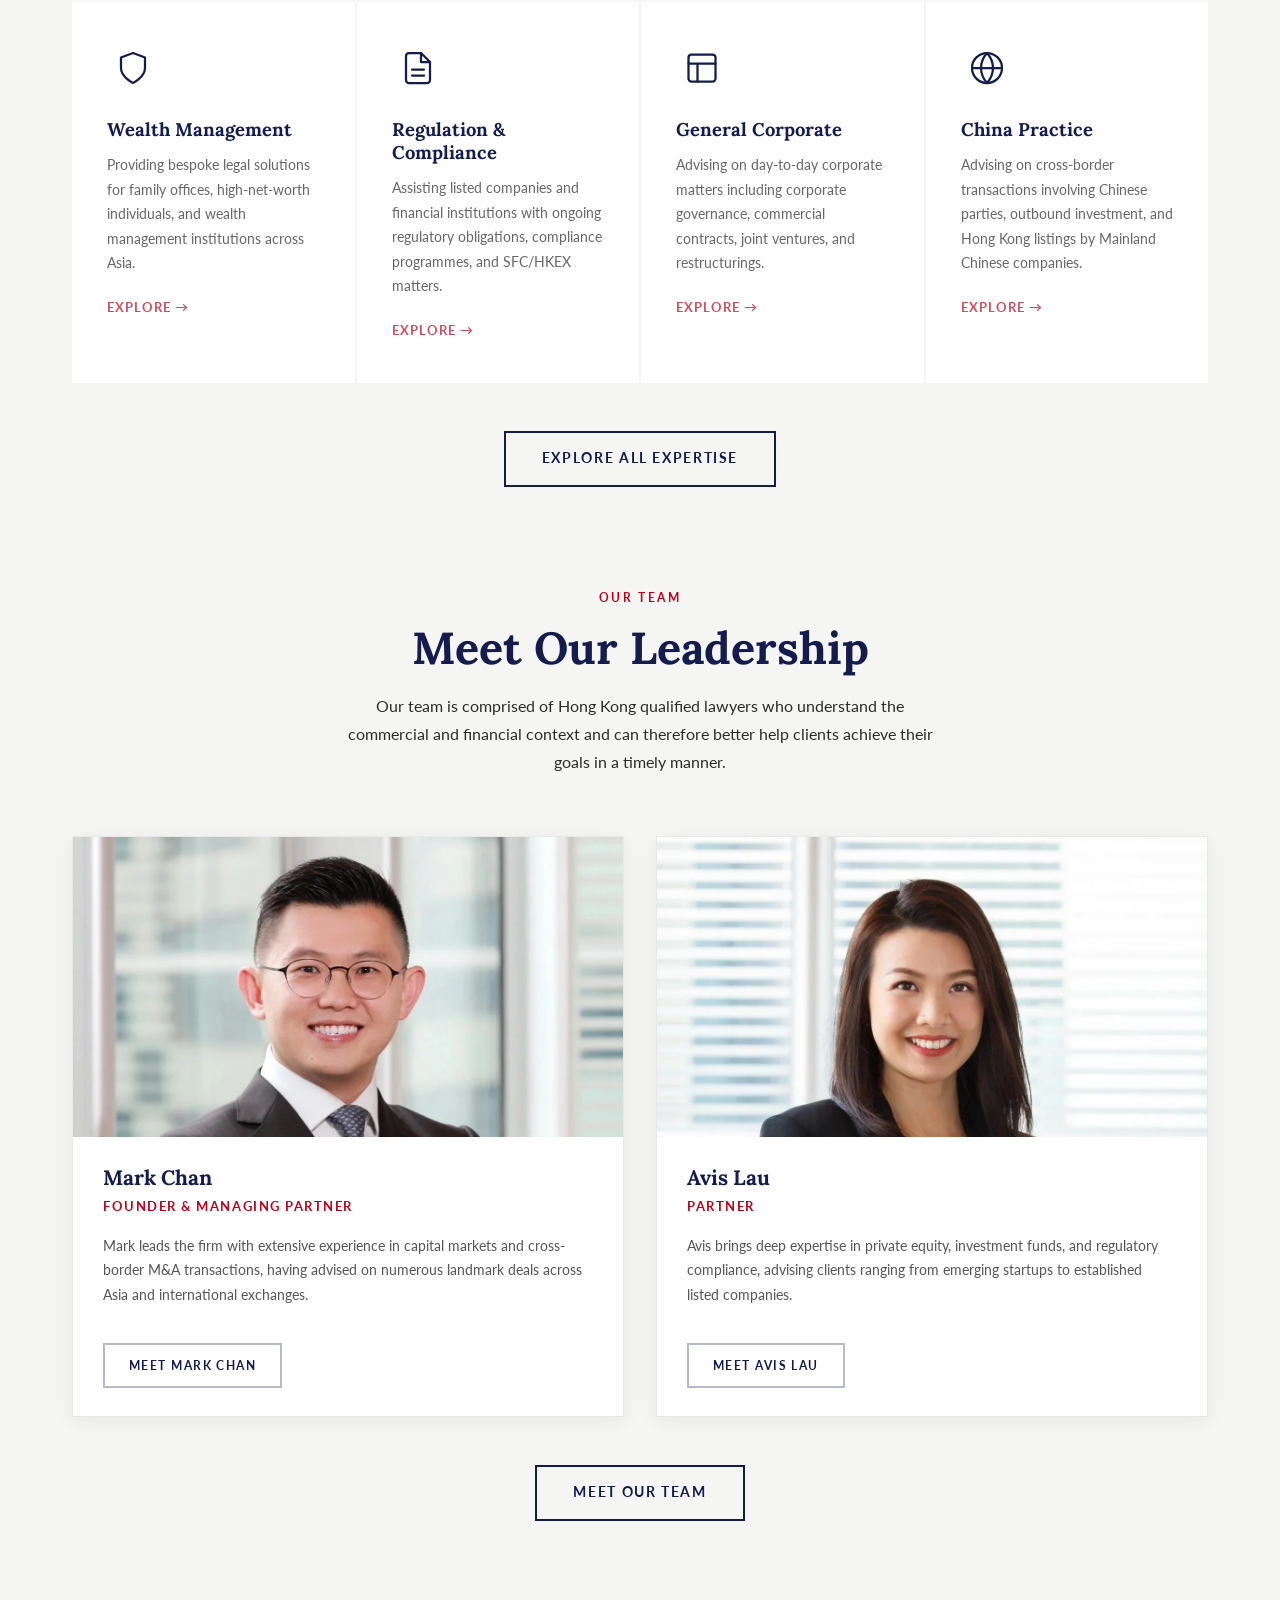
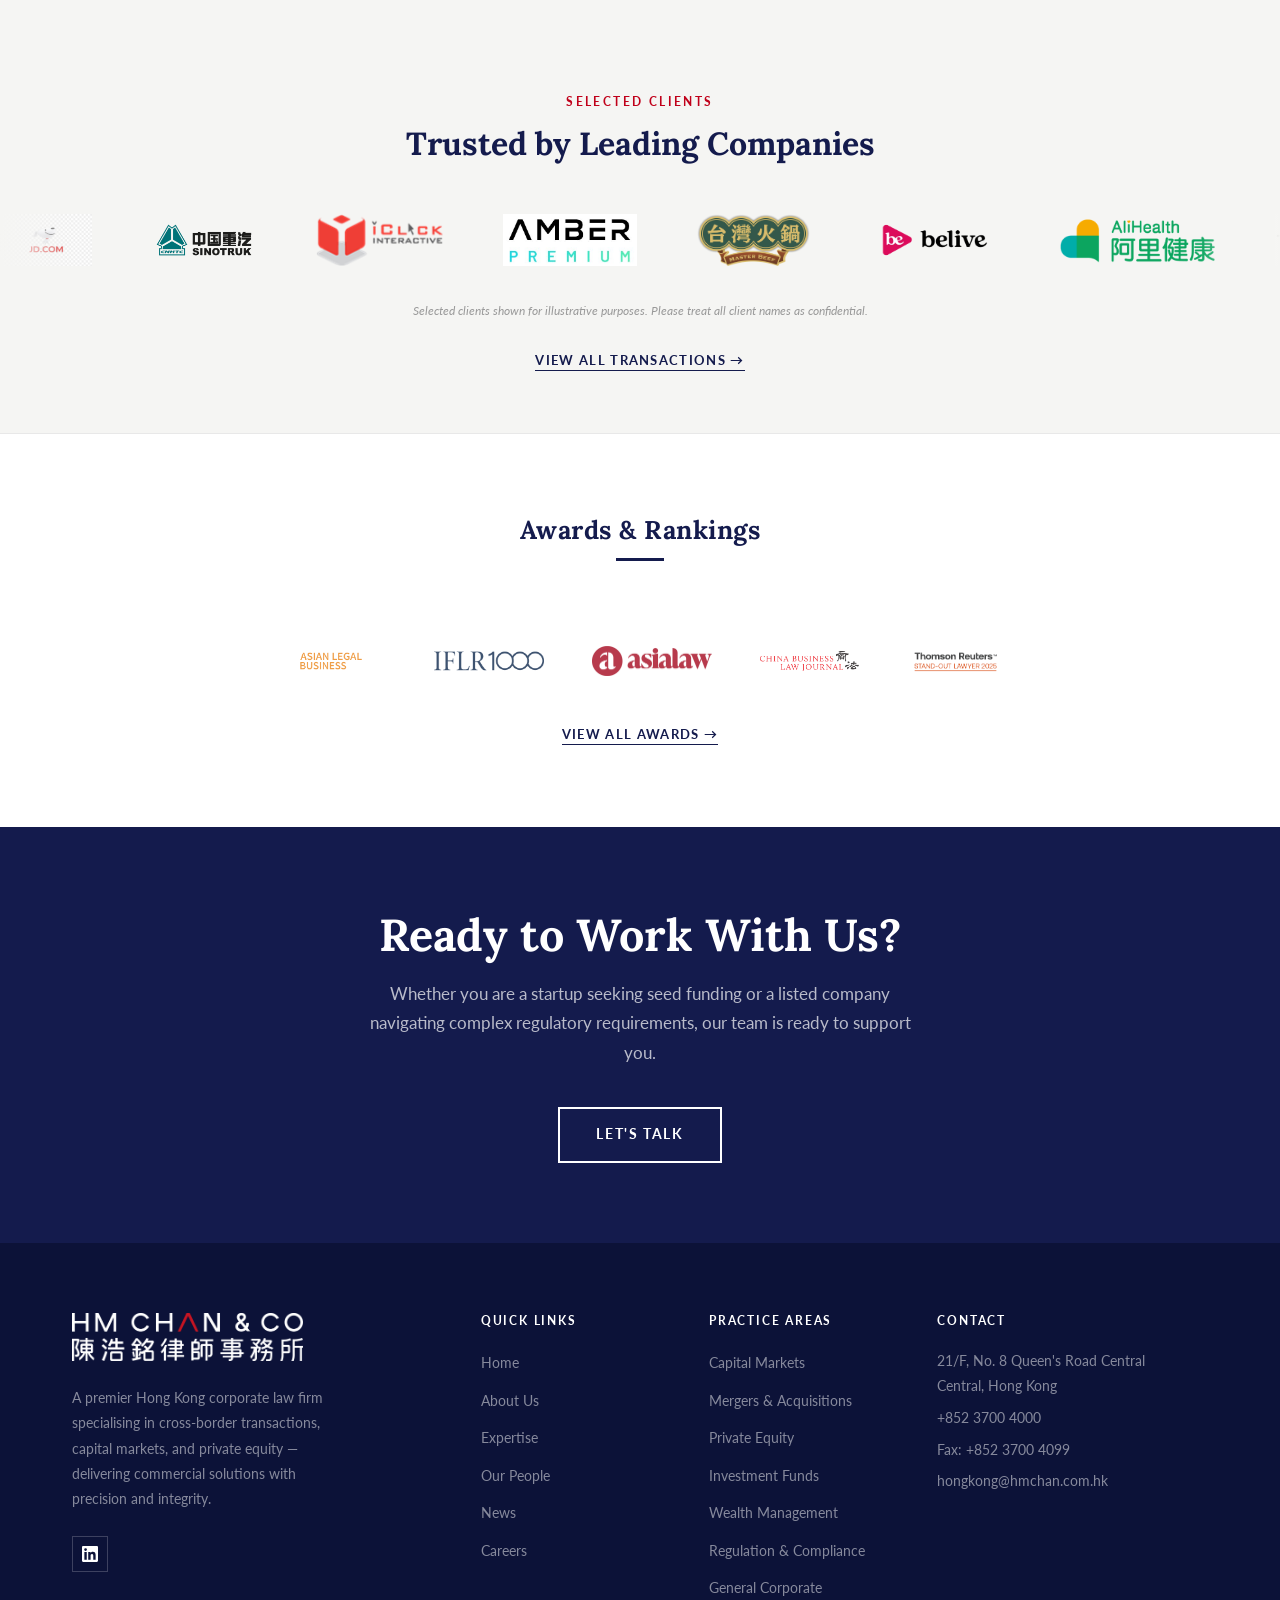
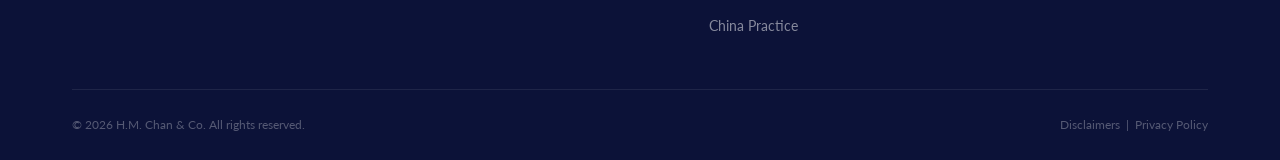
==== commit 58fa42d2: "Apply faint HK skyline background to why-us, cta-banner, footer sections" ====
--- a/index.html
+++ b/index.html
@@ -5,7 +5,7 @@
   <meta name="viewport" content="width=device-width, initial-scale=1.0" />
   <title>H.M. Chan &amp; Co. — Hong Kong Corporate Law Firm</title>
   <meta name="description" content="H.M. Chan & Co. is a Hong Kong corporate law firm established by professionals with many years of extensive experience in handling cross-border international transactions." />
-  <link rel="stylesheet" href="css/style.css?v=20260317h" />
+  <link rel="stylesheet" href="css/style.css?v=20260317k" />
   <link rel="stylesheet" href="css/award.css" />
   <link rel="stylesheet" href="css/reveal.css" />
   <style>
--- a/css/style.css
+++ b/css/style.css
@@ -370,7 +370,7 @@
   background-size: cover;
   background-position: center 60%;
   transform: scale(1.05);
-  transition: transform 8s ease;
+  transition: transform 0.1s linear;
 }
 
 .hero-bg::after {
@@ -451,6 +451,18 @@
 #why-us {
   background: var(--primary);
   padding: 70px 0;
+  position: relative;
+  overflow: hidden;
+}
+#why-us::before {
+  content: '';
+  position: absolute;
+  inset: 0;
+  background-image: url('../assets/hero-hk-skyline.jpg');
+  background-size: cover;
+  background-position: center 60%;
+  opacity: 0.08;
+  pointer-events: none;
 }
 
 .why-us-grid {
@@ -834,15 +846,15 @@
   position: relative;
   overflow: hidden;
 }
-
 #cta-banner::before {
   content: '';
   position: absolute;
-  top: -50%;
-  left: -10%;
-  width: 50%;
-  height: 200%;
-  background: radial-gradient(ellipse, rgba(192,0,26,0.12) 0%, transparent 70%);
+  inset: 0;
+  background-image: url('../assets/hero-hk-skyline.jpg');
+  background-size: cover;
+  background-position: center 60%;
+  opacity: 0.08;
+  pointer-events: none;
 }
 
 #cta-banner h2 { color: var(--white); margin-bottom: 1rem; }
@@ -855,11 +867,25 @@
   background: #0c1238;
   color: rgba(255,255,255,0.6);
   padding: 70px 0 0;
+  position: relative;
+  overflow: hidden;
+}
+#footer::before {
+  content: '';
+  position: absolute;
+  inset: 0;
+  background-image: url('../assets/hero-hk-skyline.jpg');
+  background-size: cover;
+  background-position: center 60%;
+  opacity: 0.06;
+  pointer-events: none;
 }
 
 .footer-grid {
   display: grid;
   grid-template-columns: 2fr 1fr 1fr 1.5fr;
+  position: relative;
+  z-index: 1;
   gap: 3rem;
   padding-bottom: 50px;
   border-bottom: 1px solid rgba(255,255,255,0.08);
@@ -1525,9 +1551,9 @@
   opacity: 0.30;
 }
 .page-hero-people::after {
-  background-image: url('../assets/office-boardroom.jpg');
-  background-position: center 30%;
-  opacity: 0.35;
+  background-image: url('../assets/office-trophies-shelf.jpg');
+  background-position: center 40%;
+  opacity: 0.40;
 }
 .page-hero-news::after {
   background-image: url('../assets/office-boardroom.jpg');
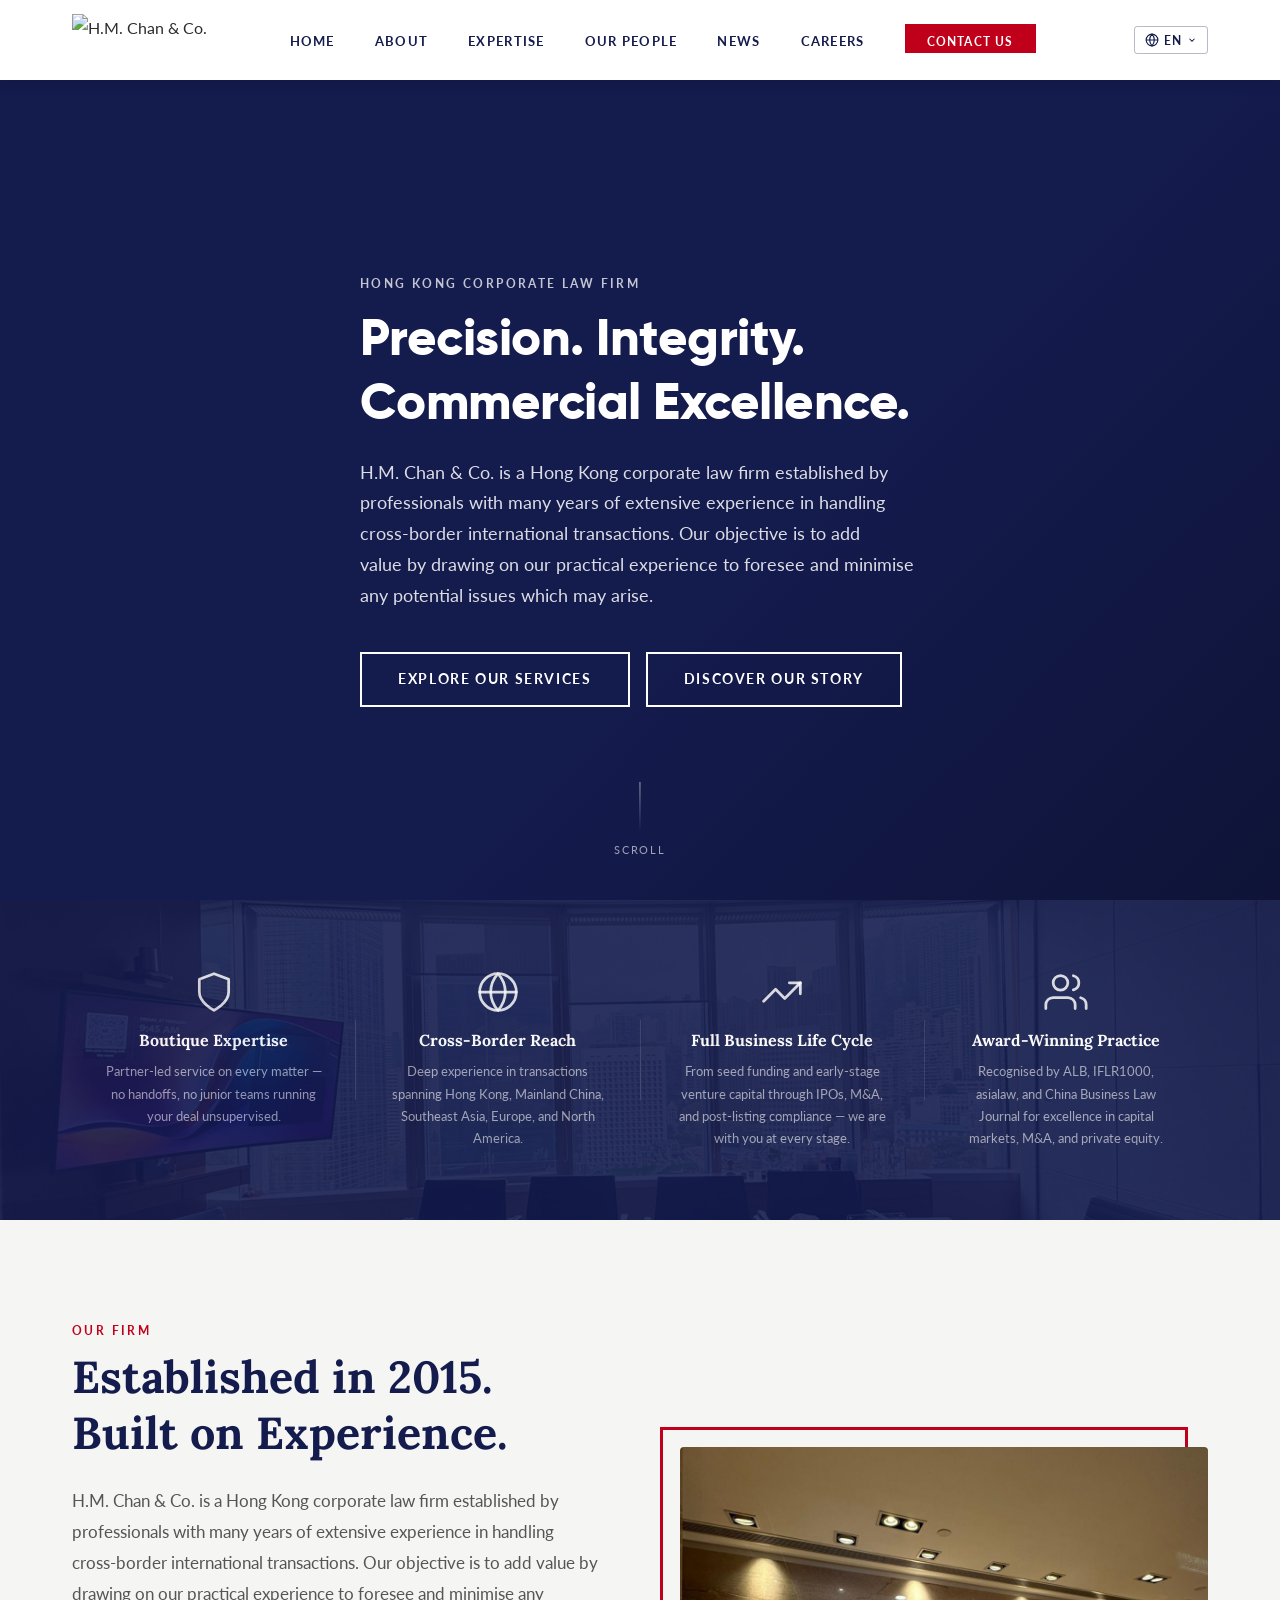
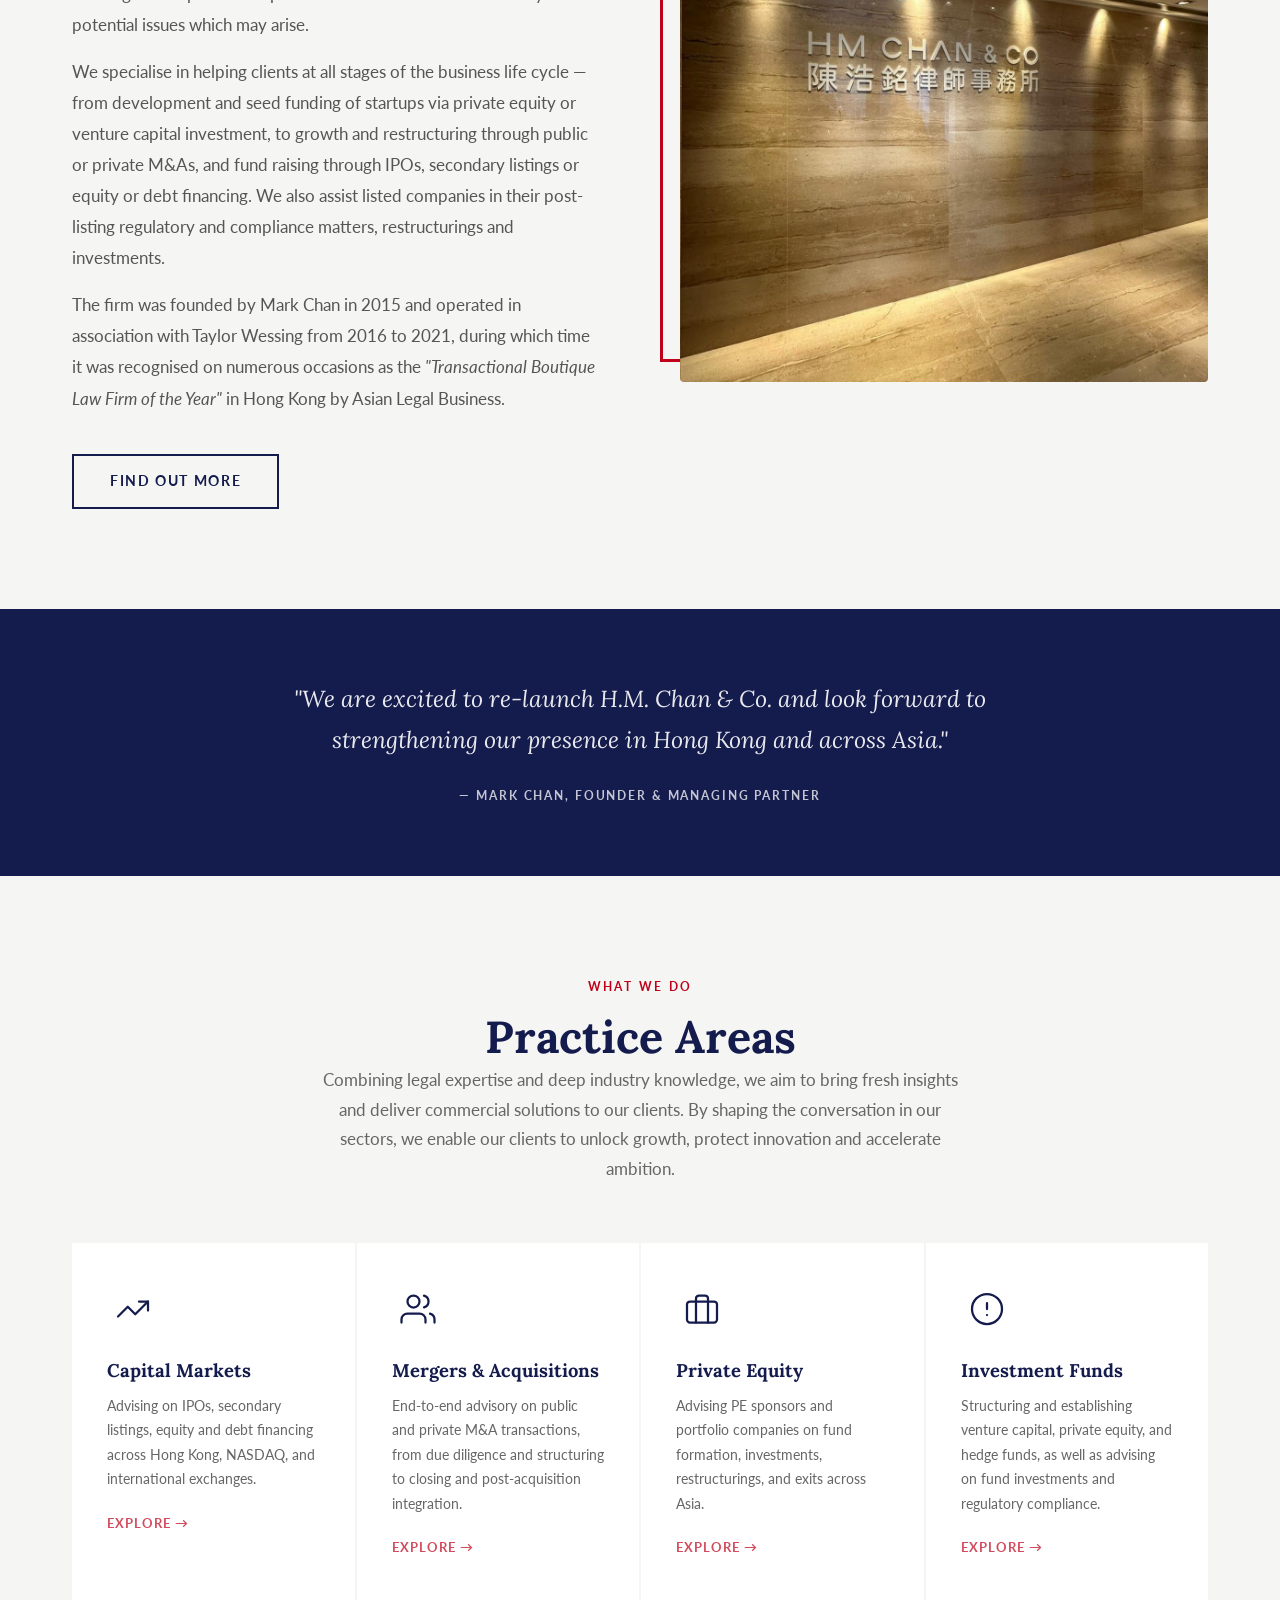
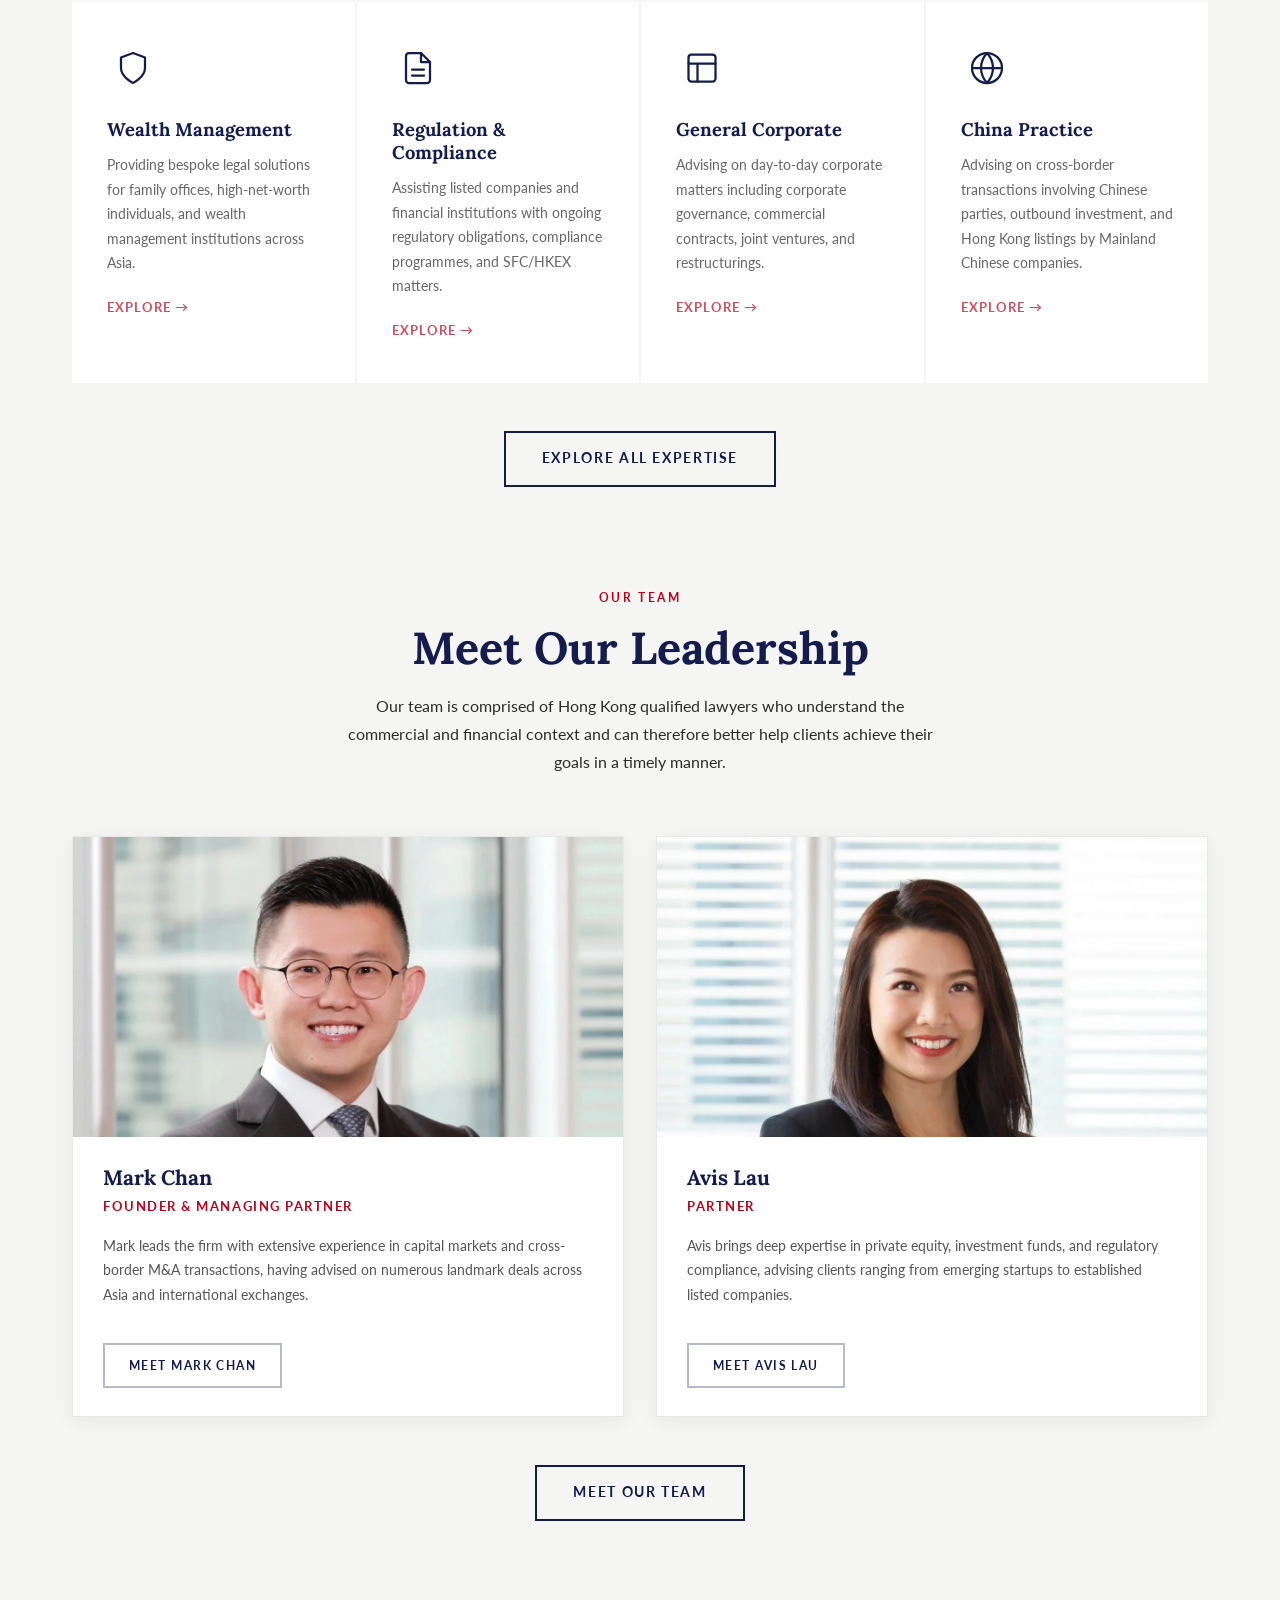
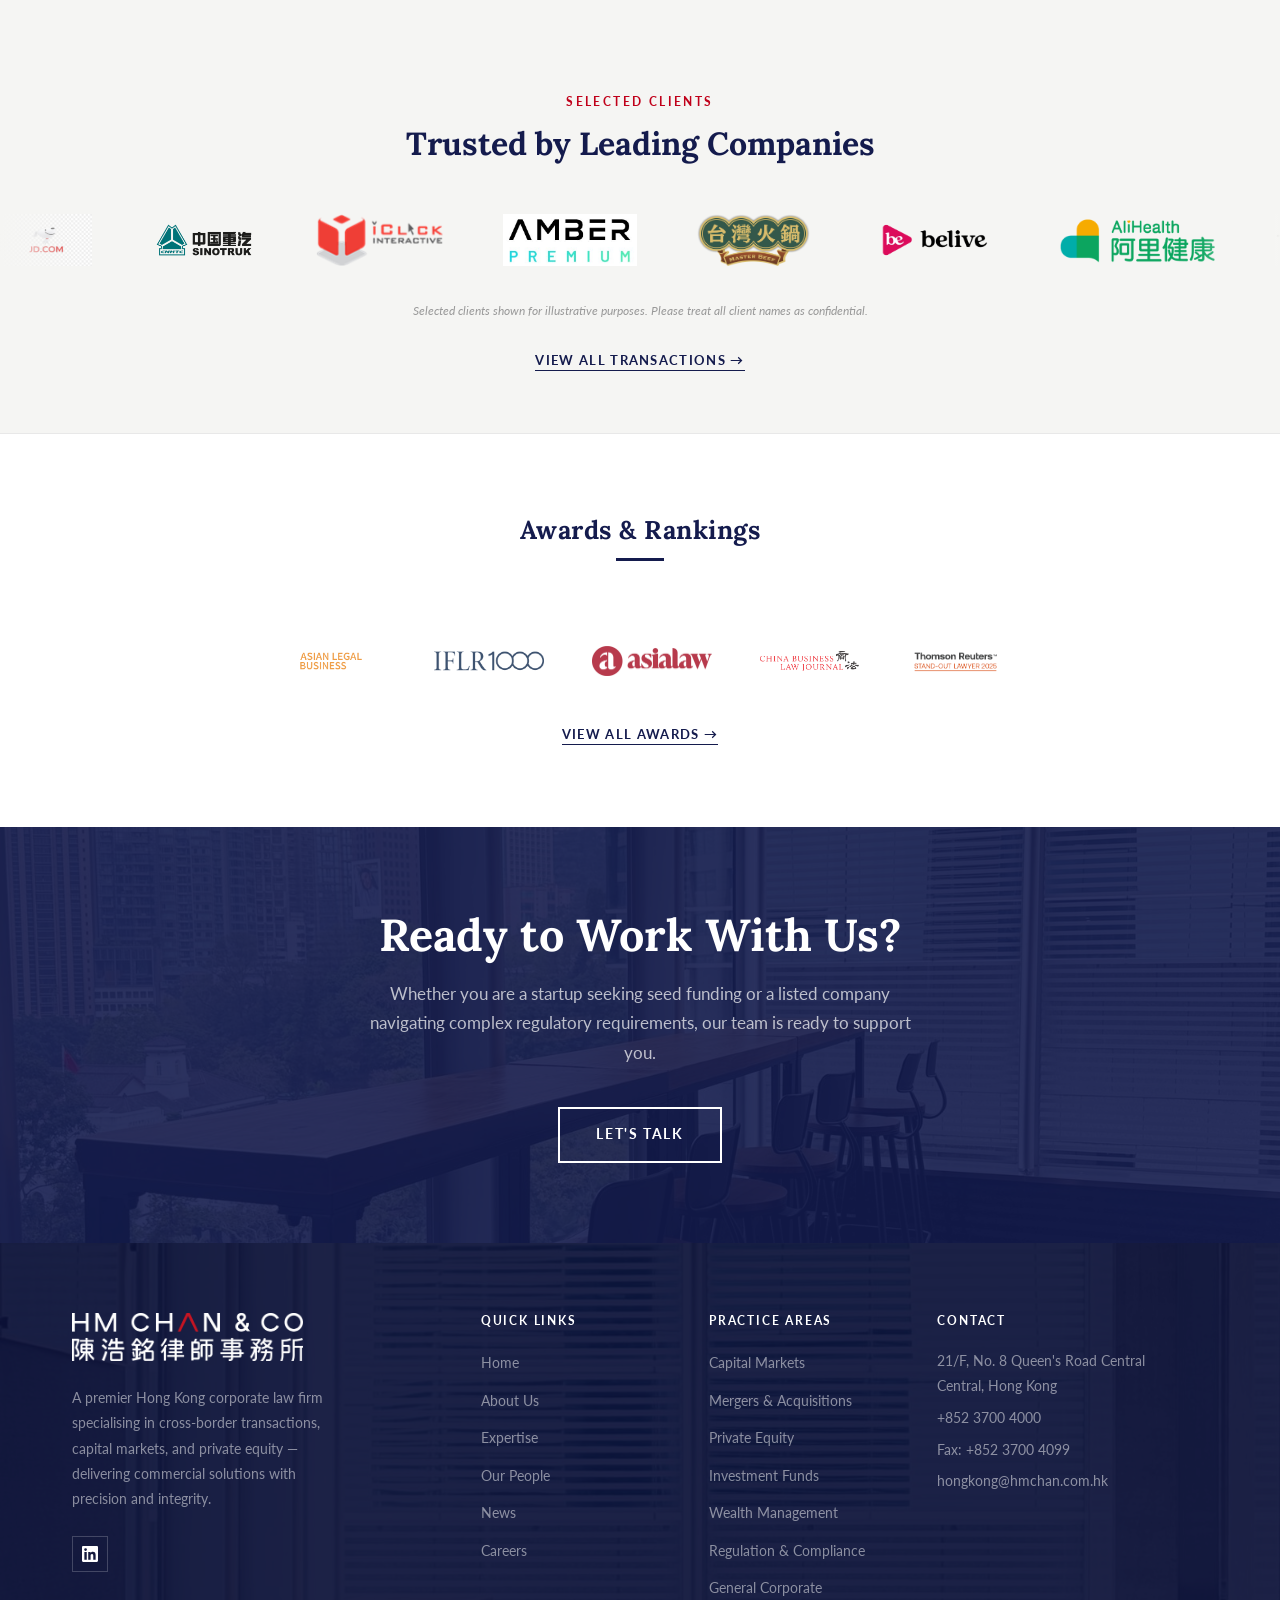
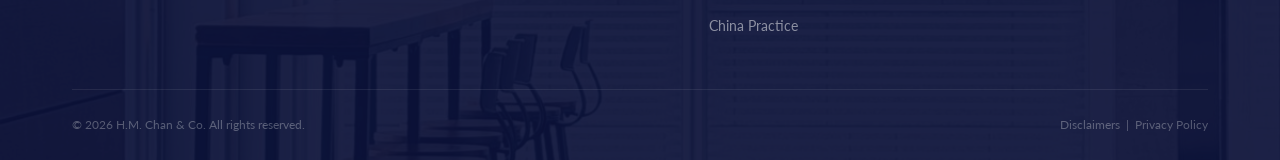
==== commit f278cc83: "Add lang switcher to all pages; vary background photos across navy sections" ====
--- a/index.html
+++ b/index.html
@@ -5,7 +5,7 @@
   <meta name="viewport" content="width=device-width, initial-scale=1.0" />
   <title>H.M. Chan &amp; Co. — Hong Kong Corporate Law Firm</title>
   <meta name="description" content="H.M. Chan & Co. is a Hong Kong corporate law firm established by professionals with many years of extensive experience in handling cross-border international transactions." />
-  <link rel="stylesheet" href="css/style.css?v=20260317k" />
+  <link rel="stylesheet" href="css/style.css?v=20260317l" />
   <link rel="stylesheet" href="css/award.css" />
   <link rel="stylesheet" href="css/reveal.css" />
   <style>
@@ -128,6 +128,18 @@
       <li><a href="/hmchan-co/careers.html">Careers</a></li>
       <li><a href="/hmchan-co/contact.html" class="nav-contact-btn">Contact Us</a></li>
     </ul>
+    <div class="lang-switcher" id="langSwitcher">
+      <button class="lang-current" id="langBtn" aria-haspopup="true" aria-expanded="false">
+        <svg width="14" height="14" viewBox="0 0 24 24" fill="none" stroke="currentColor" stroke-width="2"><circle cx="12" cy="12" r="10"/><path d="M2 12h20M12 2a15.3 15.3 0 0 1 4 10 15.3 15.3 0 0 1-4 10 15.3 15.3 0 0 1-4-10 15.3 15.3 0 0 1 4-10z"/></svg>
+        <span id="langLabel">EN</span>
+        <svg class="lang-chevron" width="10" height="10" viewBox="0 0 24 24" fill="none" stroke="currentColor" stroke-width="2.5"><polyline points="6 9 12 15 18 9"/></svg>
+      </button>
+      <ul class="lang-dropdown" id="langDropdown" role="menu">
+        <li role="menuitem" data-lang="en" data-label="EN">English</li>
+        <li role="menuitem" data-lang="zh-TW" data-label="繁中">繁體中文</li>
+        <li role="menuitem" data-lang="zh-CN" data-label="简中">简体中文</li>
+      </ul>
+    </div>
     <button class="nav-toggle" aria-label="Toggle navigation">
       <span></span><span></span><span></span>
     </button>
--- a/css/style.css
+++ b/css/style.css
@@ -458,10 +458,10 @@
   content: '';
   position: absolute;
   inset: 0;
-  background-image: url('../assets/hero-hk-skyline.jpg');
+  background-image: url('../assets/office-boardroom.jpg');
   background-size: cover;
-  background-position: center 60%;
-  opacity: 0.08;
+  background-position: center 40%;
+  opacity: 0.10;
   pointer-events: none;
 }
 
@@ -850,10 +850,10 @@
   content: '';
   position: absolute;
   inset: 0;
-  background-image: url('../assets/hero-hk-skyline.jpg');
+  background-image: url('../assets/office-lounge-view.jpg');
   background-size: cover;
-  background-position: center 60%;
-  opacity: 0.08;
+  background-position: center 50%;
+  opacity: 0.10;
   pointer-events: none;
 }
 
@@ -874,10 +874,10 @@
   content: '';
   position: absolute;
   inset: 0;
-  background-image: url('../assets/hero-hk-skyline.jpg');
+  background-image: url('../assets/office-corridor.jpg');
   background-size: cover;
-  background-position: center 60%;
-  opacity: 0.06;
+  background-position: center 50%;
+  opacity: 0.07;
   pointer-events: none;
 }
 
